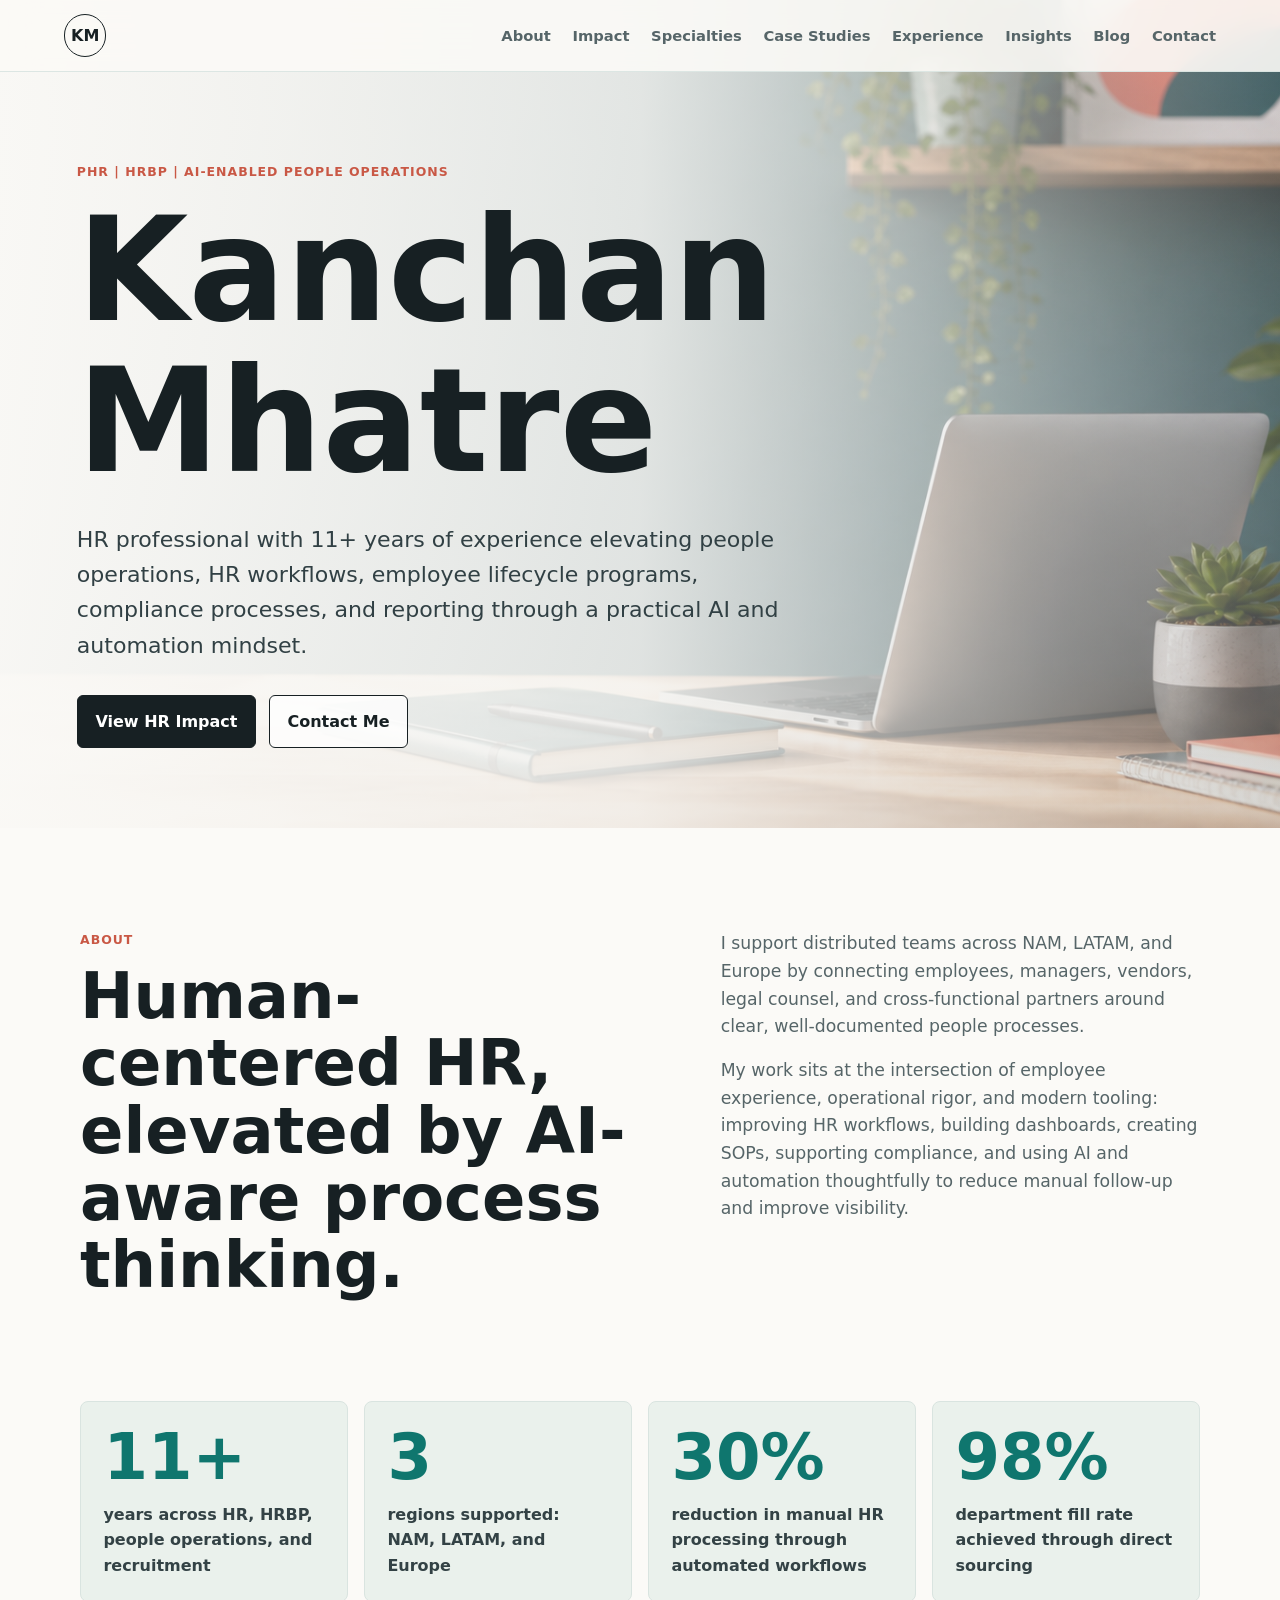
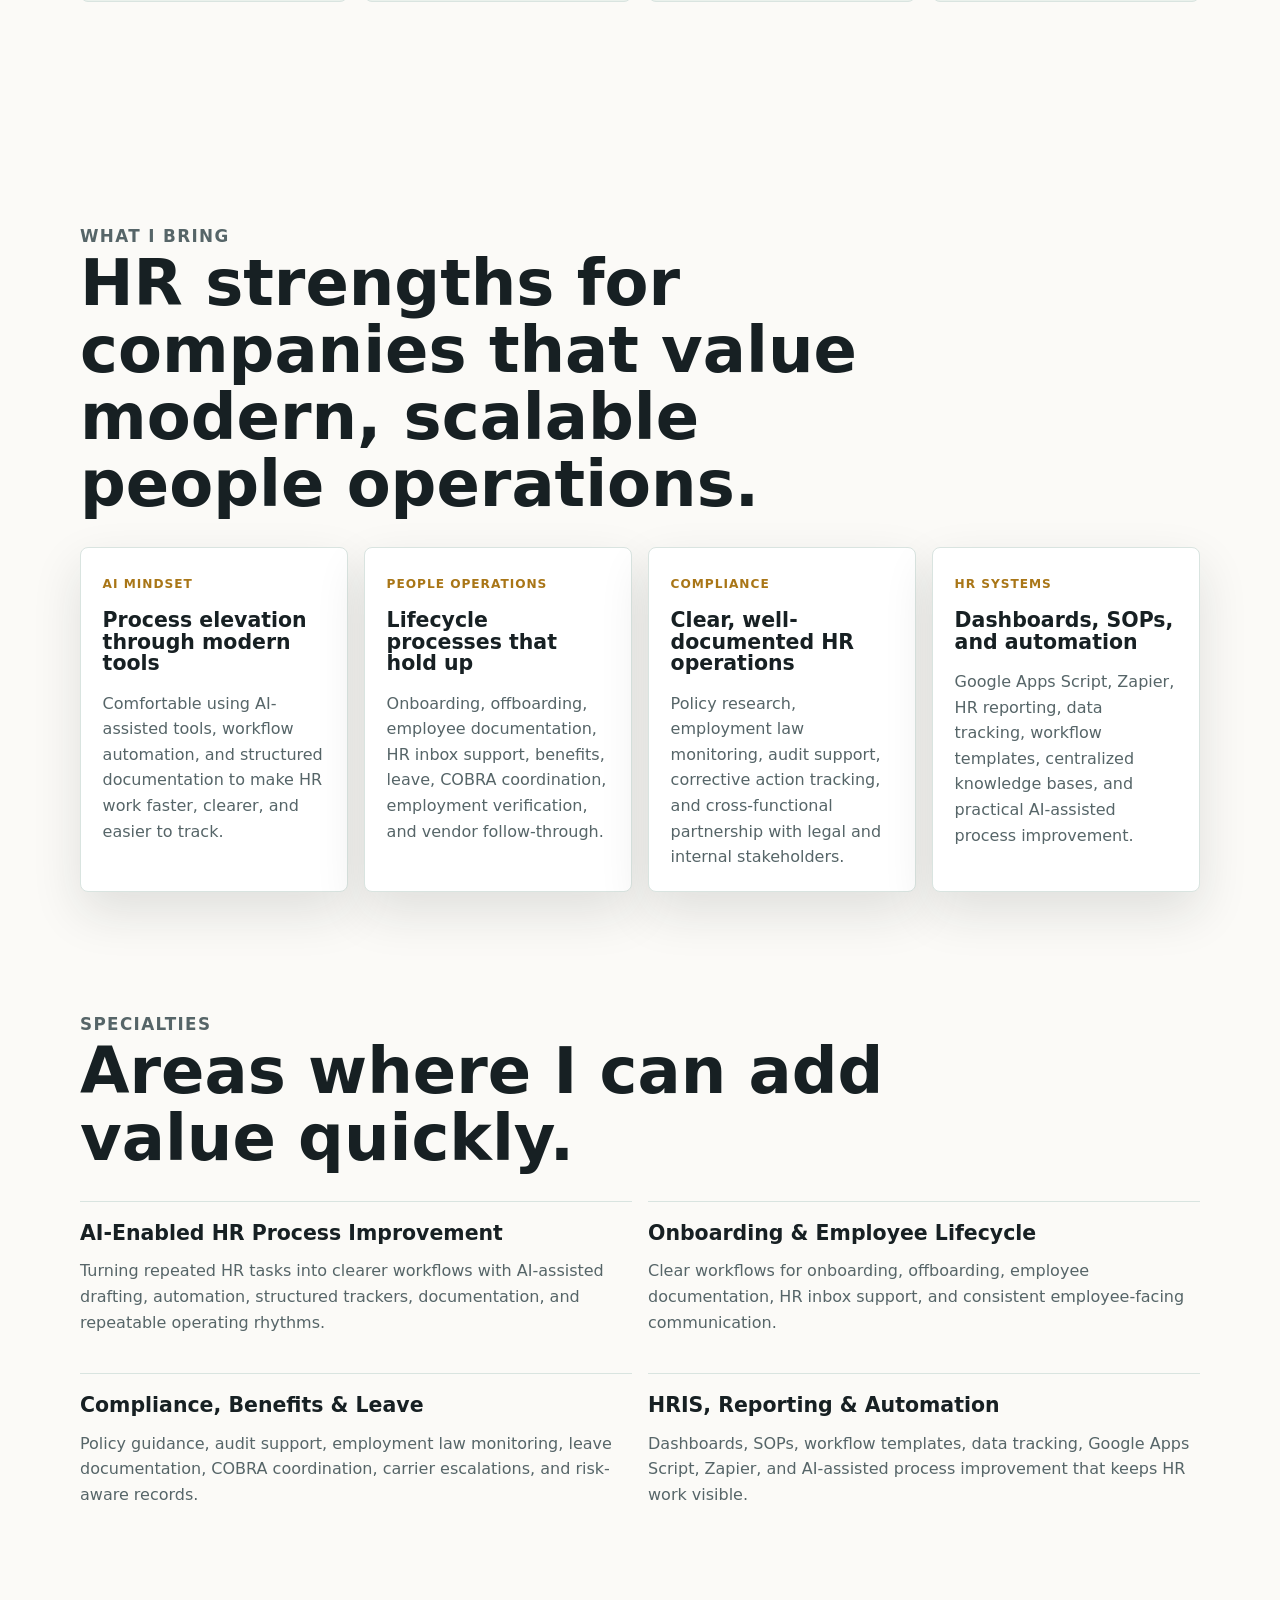
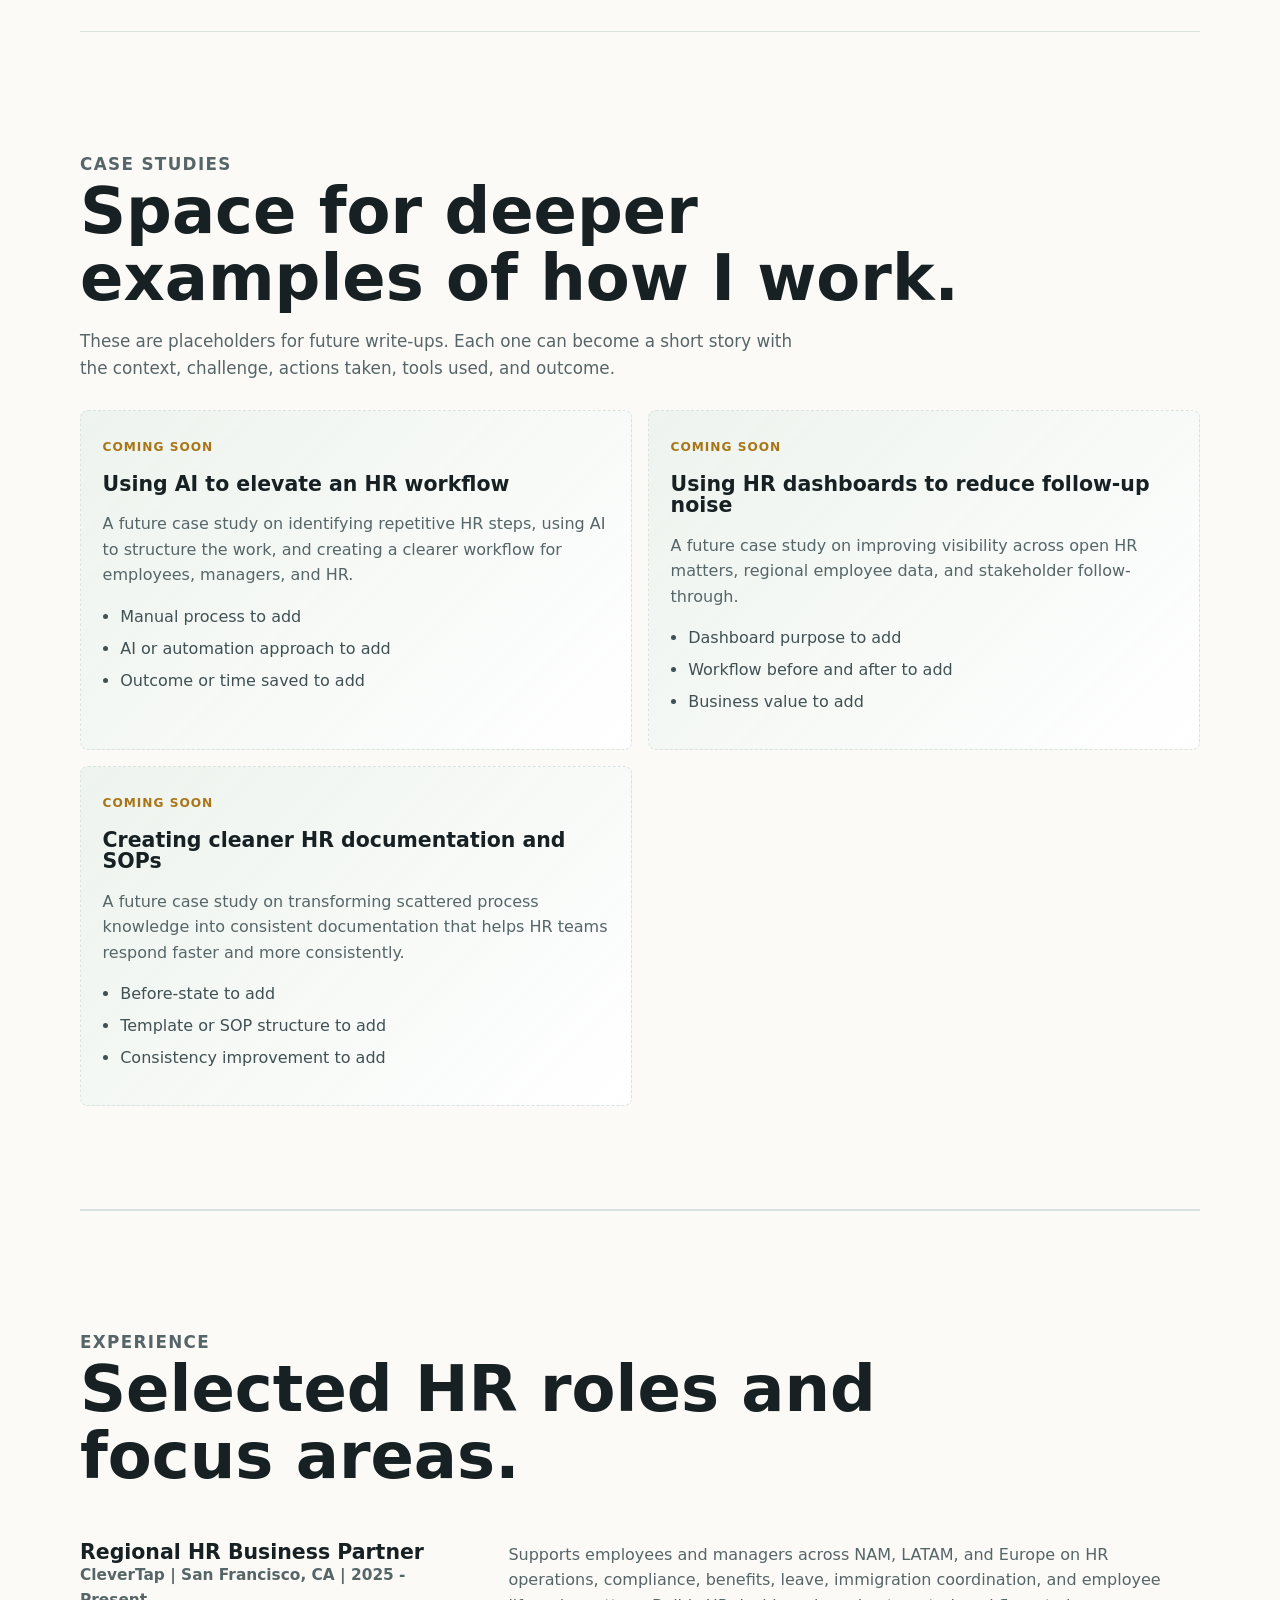
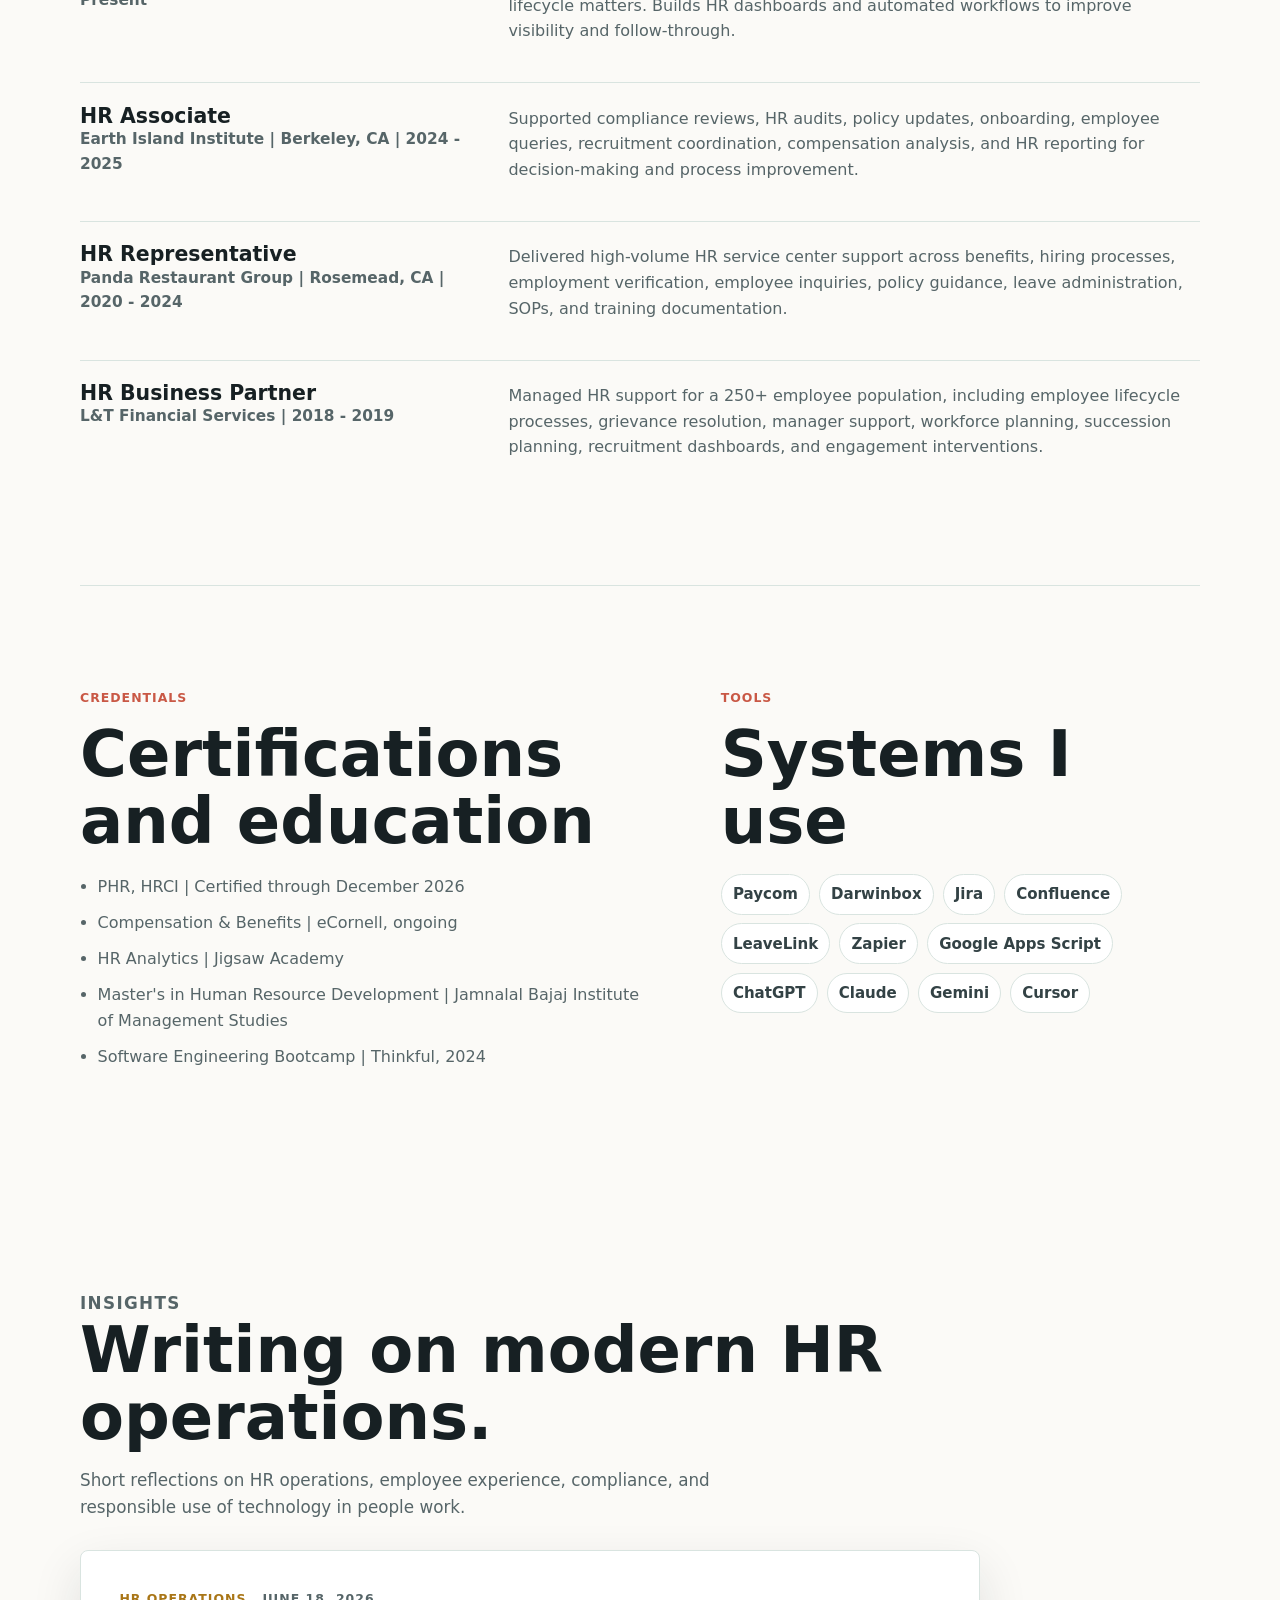
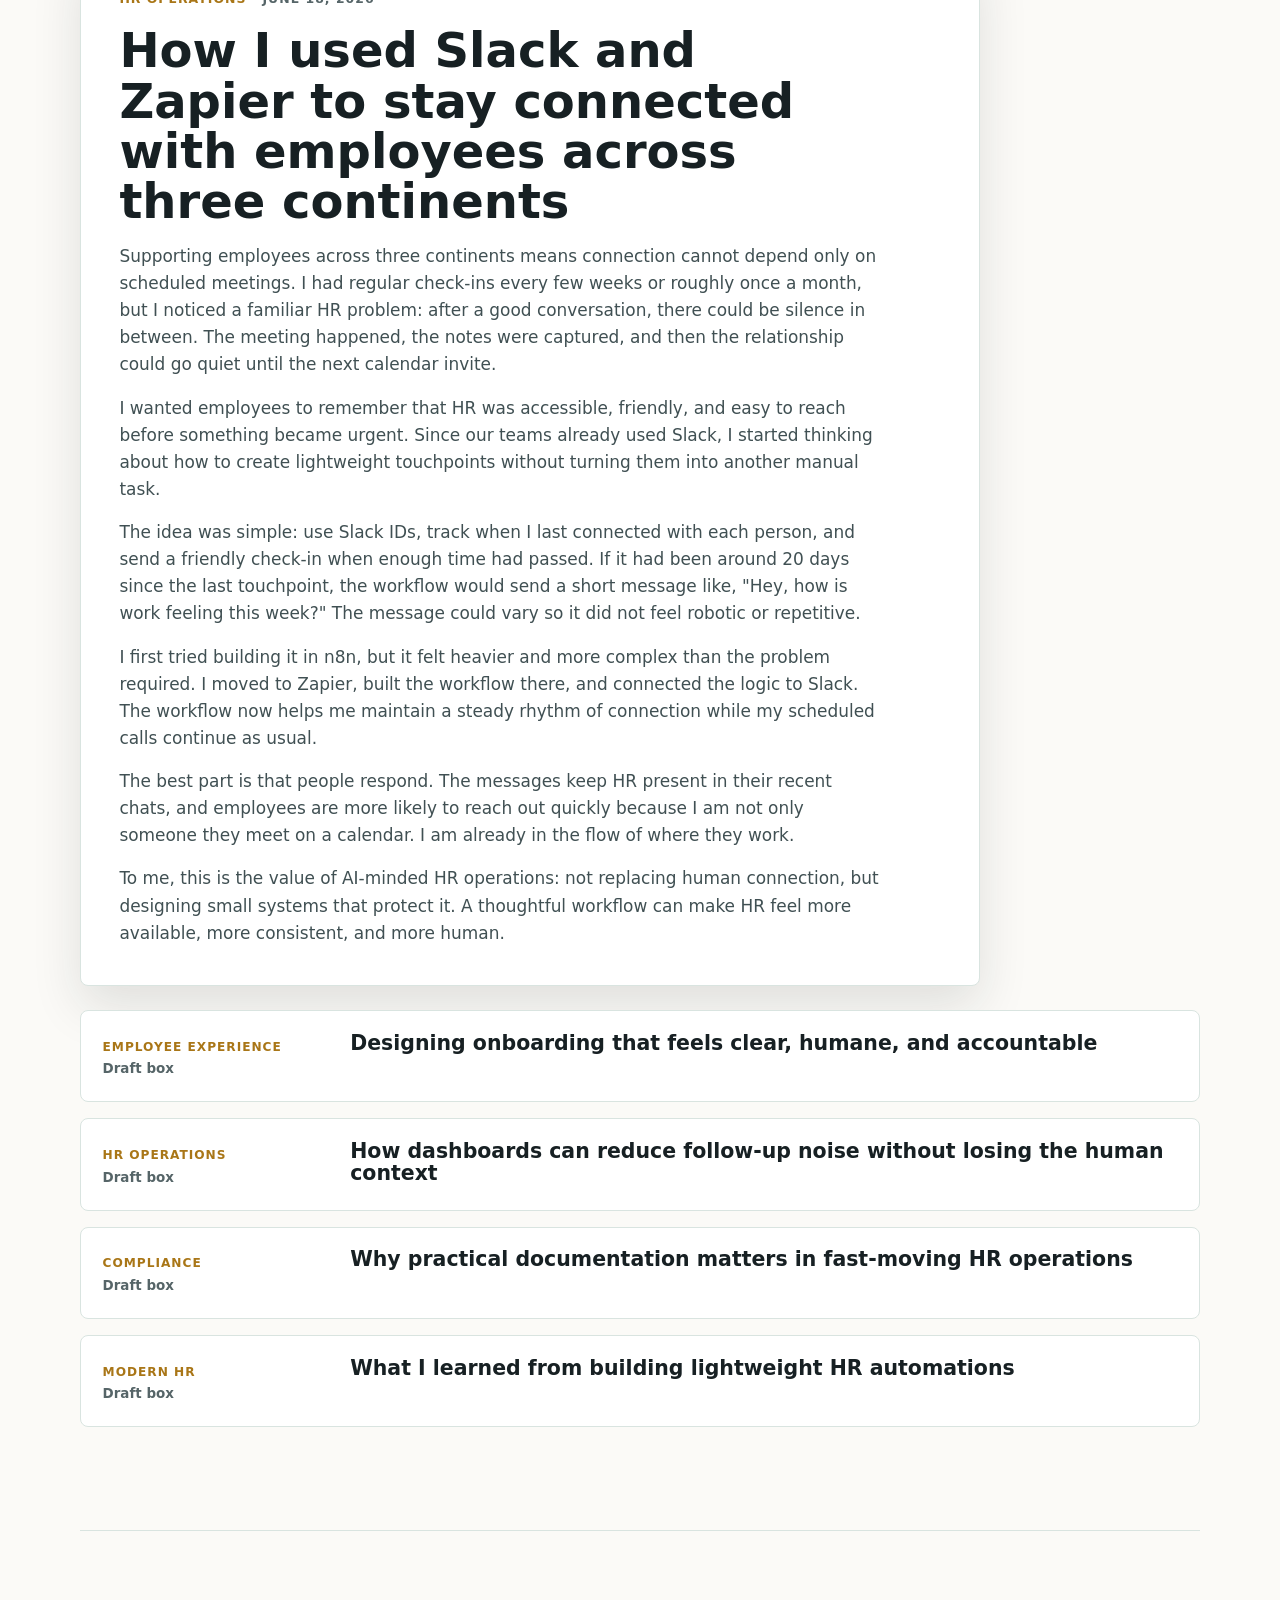
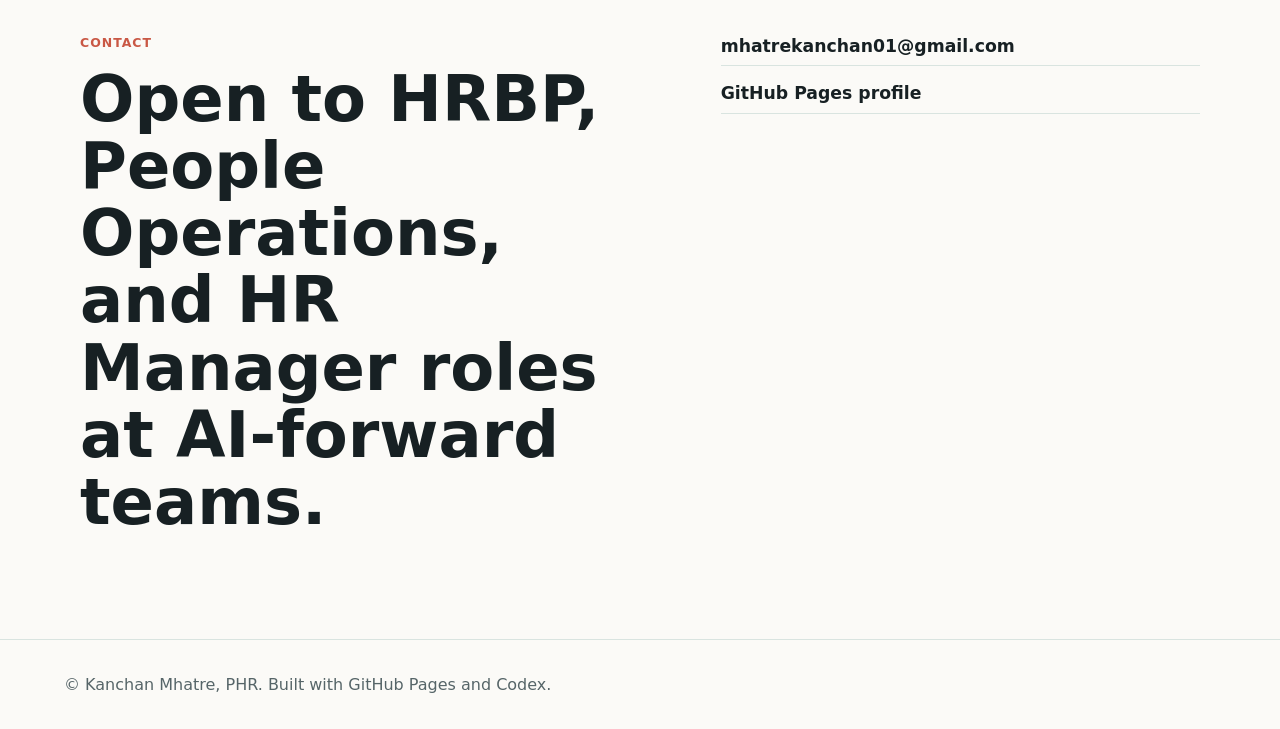
==== index.html @ 137be9e1 "Replace blog with Slack check-in case study" ====
<!doctype html>
<html lang="en">
  <head>
    <meta charset="utf-8">
    <meta name="viewport" content="width=device-width, initial-scale=1">
    <meta name="description" content="Kanchan Mhatre, PHR: HR Business Partner and People Operations professional focused on AI-enabled HR operations, workflow automation, HR systems, and scalable people processes.">
    <title>Kanchan Mhatre, PHR | AI-Enabled HR Operations</title>
    <link rel="preload" href="assets/hero-workspace.png" as="image">
    <link rel="stylesheet" href="styles.css">
  </head>
  <body>
    <header class="site-header">
      <a class="brand" href="#top" aria-label="Kanchan Mhatre home">KM</a>
      <nav aria-label="Primary navigation">
        <a href="#about">About</a>
        <a href="#impact">Impact</a>
        <a href="#specialties">Specialties</a>
        <a href="#case-studies">Case Studies</a>
        <a href="#experience">Experience</a>
        <a href="#insights">Insights</a>
        <a href="#blog-ai-hr">Blog</a>
        <a href="#contact">Contact</a>
      </nav>
    </header>

    <main id="top">
      <section class="hero" aria-label="Introduction">
        <img src="assets/hero-workspace.png" alt="" class="hero-image">
        <div class="hero-content">
          <p class="eyebrow">PHR | HRBP | AI-Enabled People Operations</p>
          <h1>Kanchan Mhatre</h1>
          <p class="lede">
            HR professional with 11+ years of experience elevating people operations,
            HR workflows, employee lifecycle programs, compliance processes, and
            reporting through a practical AI and automation mindset.
          </p>
          <div class="hero-actions" aria-label="Primary actions">
            <a class="button primary" href="#impact">View HR Impact</a>
            <a class="button secondary" href="mailto:mhatrekanchan01@gmail.com">Contact Me</a>
          </div>
        </div>
      </section>

      <section class="section intro" id="about">
        <div>
          <p class="eyebrow">About</p>
          <h2>Human-centered HR, elevated by AI-aware process thinking.</h2>
        </div>
        <div class="intro-copy">
          <p>
            I support distributed teams across NAM, LATAM, and Europe by connecting
            employees, managers, vendors, legal counsel, and cross-functional partners
            around clear, well-documented people processes.
          </p>
          <p>
            My work sits at the intersection of employee experience, operational
            rigor, and modern tooling: improving HR workflows, building dashboards,
            creating SOPs, supporting compliance, and using AI and automation
            thoughtfully to reduce manual follow-up and improve visibility.
          </p>
        </div>
      </section>

      <section class="section stats" aria-label="Career highlights">
        <div class="stat">
          <strong>11+</strong>
          <span>years across HR, HRBP, people operations, and recruitment</span>
        </div>
        <div class="stat">
          <strong>3</strong>
          <span>regions supported: NAM, LATAM, and Europe</span>
        </div>
        <div class="stat">
          <strong>30%</strong>
          <span>reduction in manual HR processing through automated workflows</span>
        </div>
        <div class="stat">
          <strong>98%</strong>
          <span>department fill rate achieved through direct sourcing</span>
        </div>
      </section>

      <section class="section" id="impact">
        <div class="section-heading">
          <p class="eyebrow">What I Bring</p>
          <h2>HR strengths for companies that value modern, scalable people operations.</h2>
        </div>
        <div class="card-grid">
          <article class="card">
            <span class="card-tag">AI Mindset</span>
            <h3>Process elevation through modern tools</h3>
            <p>
              Comfortable using AI-assisted tools, workflow automation, and structured
              documentation to make HR work faster, clearer, and easier to track.
            </p>
          </article>
          <article class="card">
            <span class="card-tag">People Operations</span>
            <h3>Lifecycle processes that hold up</h3>
            <p>
              Onboarding, offboarding, employee documentation, HR inbox support,
              benefits, leave, COBRA coordination, employment verification, and vendor
              follow-through.
            </p>
          </article>
          <article class="card">
            <span class="card-tag">Compliance</span>
            <h3>Clear, well-documented HR operations</h3>
            <p>
              Policy research, employment law monitoring, audit support, corrective
              action tracking, and cross-functional partnership with legal and internal
              stakeholders.
            </p>
          </article>
          <article class="card">
            <span class="card-tag">HR Systems</span>
            <h3>Dashboards, SOPs, and automation</h3>
            <p>
              Google Apps Script, Zapier, HR reporting, data tracking, workflow
              templates, centralized knowledge bases, and practical AI-assisted
              process improvement.
            </p>
          </article>
        </div>
      </section>

      <section class="section specialties" id="specialties">
        <div class="section-heading">
          <p class="eyebrow">Specialties</p>
          <h2>Areas where I can add value quickly.</h2>
        </div>
        <div class="specialty-grid">
          <article class="specialty">
            <h3>AI-Enabled HR Process Improvement</h3>
            <p>
              Turning repeated HR tasks into clearer workflows with AI-assisted
              drafting, automation, structured trackers, documentation, and repeatable
              operating rhythms.
            </p>
          </article>
          <article class="specialty">
            <h3>Onboarding &amp; Employee Lifecycle</h3>
            <p>
              Clear workflows for onboarding, offboarding, employee documentation,
              HR inbox support, and consistent employee-facing communication.
            </p>
          </article>
          <article class="specialty">
            <h3>Compliance, Benefits &amp; Leave</h3>
            <p>
              Policy guidance, audit support, employment law monitoring, leave
              documentation, COBRA coordination, carrier escalations, and risk-aware records.
            </p>
          </article>
          <article class="specialty">
            <h3>HRIS, Reporting &amp; Automation</h3>
            <p>
              Dashboards, SOPs, workflow templates, data tracking, Google Apps Script,
              Zapier, and AI-assisted process improvement that keeps HR work visible.
            </p>
          </article>
        </div>
      </section>

      <section class="section case-studies" id="case-studies">
        <div class="section-heading">
          <p class="eyebrow">Case Studies</p>
          <h2>Space for deeper examples of how I work.</h2>
          <p>
            These are placeholders for future write-ups. Each one can become a short
            story with the context, challenge, actions taken, tools used, and outcome.
          </p>
        </div>
        <div class="case-grid">
          <article class="case-card placeholder-card">
            <span class="card-tag">Coming Soon</span>
            <h3>Using AI to elevate an HR workflow</h3>
            <p>
              A future case study on identifying repetitive HR steps, using AI to
              structure the work, and creating a clearer workflow for employees,
              managers, and HR.
            </p>
            <ul>
              <li>Manual process to add</li>
              <li>AI or automation approach to add</li>
              <li>Outcome or time saved to add</li>
            </ul>
          </article>
          <article class="case-card placeholder-card">
            <span class="card-tag">Coming Soon</span>
            <h3>Using HR dashboards to reduce follow-up noise</h3>
            <p>
              A future case study on improving visibility across open HR matters,
              regional employee data, and stakeholder follow-through.
            </p>
            <ul>
              <li>Dashboard purpose to add</li>
              <li>Workflow before and after to add</li>
              <li>Business value to add</li>
            </ul>
          </article>
          <article class="case-card placeholder-card">
            <span class="card-tag">Coming Soon</span>
            <h3>Creating cleaner HR documentation and SOPs</h3>
            <p>
              A future case study on transforming scattered process knowledge into
              consistent documentation that helps HR teams respond faster and more
              consistently.
            </p>
            <ul>
              <li>Before-state to add</li>
              <li>Template or SOP structure to add</li>
              <li>Consistency improvement to add</li>
            </ul>
          </article>
        </div>
      </section>

      <section class="section experience" id="experience">
        <div class="section-heading">
          <p class="eyebrow">Experience</p>
          <h2>Selected HR roles and focus areas.</h2>
        </div>
        <div class="timeline">
          <article class="role">
            <div>
              <h3>Regional HR Business Partner</h3>
              <p class="role-meta">CleverTap | San Francisco, CA | 2025 - Present</p>
            </div>
            <p>
              Supports employees and managers across NAM, LATAM, and Europe on HR
              operations, compliance, benefits, leave, immigration coordination, and
              employee lifecycle matters. Builds HR dashboards and automated workflows
              to improve visibility and follow-through.
            </p>
          </article>
          <article class="role">
            <div>
              <h3>HR Associate</h3>
              <p class="role-meta">Earth Island Institute | Berkeley, CA | 2024 - 2025</p>
            </div>
            <p>
              Supported compliance reviews, HR audits, policy updates, onboarding,
              employee queries, recruitment coordination, compensation analysis, and HR
              reporting for decision-making and process improvement.
            </p>
          </article>
          <article class="role">
            <div>
              <h3>HR Representative</h3>
              <p class="role-meta">Panda Restaurant Group | Rosemead, CA | 2020 - 2024</p>
            </div>
            <p>
              Delivered high-volume HR service center support across benefits, hiring
              processes, employment verification, employee inquiries, policy guidance,
              leave administration, SOPs, and training documentation.
            </p>
          </article>
          <article class="role">
            <div>
              <h3>HR Business Partner</h3>
              <p class="role-meta">L&amp;T Financial Services | 2018 - 2019</p>
            </div>
            <p>
              Managed HR support for a 250+ employee population, including employee
              lifecycle processes, grievance resolution, manager support, workforce
              planning, succession planning, recruitment dashboards, and engagement
              interventions.
            </p>
          </article>
        </div>
      </section>

      <section class="section credentials" aria-label="Credentials and tools">
        <div>
          <p class="eyebrow">Credentials</p>
          <h2>Certifications and education</h2>
          <ul class="clean-list">
            <li>PHR, HRCI | Certified through December 2026</li>
            <li>Compensation &amp; Benefits | eCornell, ongoing</li>
            <li>HR Analytics | Jigsaw Academy</li>
            <li>Master's in Human Resource Development | Jamnalal Bajaj Institute of Management Studies</li>
            <li>Software Engineering Bootcamp | Thinkful, 2024</li>
          </ul>
        </div>
        <div>
          <p class="eyebrow">Tools</p>
          <h2>Systems I use</h2>
          <ul class="pill-list" aria-label="Tools and systems">
            <li>Paycom</li>
            <li>Darwinbox</li>
            <li>Jira</li>
            <li>Confluence</li>
            <li>LeaveLink</li>
            <li>Zapier</li>
            <li>Google Apps Script</li>
            <li>ChatGPT</li>
            <li>Claude</li>
            <li>Gemini</li>
            <li>Cursor</li>
          </ul>
        </div>
      </section>

      <section class="section" id="insights">
        <div class="section-heading">
          <p class="eyebrow">Insights</p>
          <h2>Writing on modern HR operations.</h2>
          <p>
            Short reflections on HR operations, employee experience, compliance, and
            responsible use of technology in people work.
          </p>
        </div>
        <article class="blog-feature" id="blog-ai-hr">
          <div class="blog-kicker">
            <span>HR Operations</span>
            <time datetime="2026-06-18">June 18, 2026</time>
          </div>
          <h3>How I used Slack and Zapier to stay connected with employees across three continents</h3>
          <p>
            Supporting employees across three continents means connection cannot depend
            only on scheduled meetings. I had regular check-ins every few weeks or
            roughly once a month, but I noticed a familiar HR problem: after a good
            conversation, there could be silence in between. The meeting happened, the
            notes were captured, and then the relationship could go quiet until the
            next calendar invite.
          </p>
          <p>
            I wanted employees to remember that HR was accessible, friendly, and easy
            to reach before something became urgent. Since our teams already used
            Slack, I started thinking about how to create lightweight touchpoints
            without turning them into another manual task.
          </p>
          <p>
            The idea was simple: use Slack IDs, track when I last connected with each
            person, and send a friendly check-in when enough time had passed. If it
            had been around 20 days since the last touchpoint, the workflow would send
            a short message like, "Hey, how is work feeling this week?" The message
            could vary so it did not feel robotic or repetitive.
          </p>
          <p>
            I first tried building it in n8n, but it felt heavier and more complex
            than the problem required. I moved to Zapier, built the workflow there,
            and connected the logic to Slack. The workflow now helps me maintain a
            steady rhythm of connection while my scheduled calls continue as usual.
          </p>
          <p>
            The best part is that people respond. The messages keep HR present in
            their recent chats, and employees are more likely to reach out quickly
            because I am not only someone they meet on a calendar. I am already in the
            flow of where they work.
          </p>
          <p>
            To me, this is the value of AI-minded HR operations: not replacing human
            connection, but designing small systems that protect it. A thoughtful
            workflow can make HR feel more available, more consistent, and more human.
          </p>
        </article>
        <div class="insight-list">
          <article class="insight">
            <div>
              <span>Employee Experience</span>
              <small>Draft box</small>
            </div>
            <h3>Designing onboarding that feels clear, humane, and accountable</h3>
          </article>
          <article class="insight">
            <div>
              <span>HR Operations</span>
              <small>Draft box</small>
            </div>
            <h3>How dashboards can reduce follow-up noise without losing the human context</h3>
          </article>
          <article class="insight">
            <div>
              <span>Compliance</span>
              <small>Draft box</small>
            </div>
            <h3>Why practical documentation matters in fast-moving HR operations</h3>
          </article>
          <article class="insight">
            <div>
              <span>Modern HR</span>
              <small>Draft box</small>
            </div>
            <h3>What I learned from building lightweight HR automations</h3>
          </article>
        </div>
      </section>

      <section class="section contact" id="contact">
        <div>
          <p class="eyebrow">Contact</p>
          <h2>Open to HRBP, People Operations, and HR Manager roles at AI-forward teams.</h2>
        </div>
        <div class="contact-links">
          <a href="mailto:mhatrekanchan01@gmail.com">mhatrekanchan01@gmail.com</a>
          <a href="https://github.com/mhatrekanchan01">GitHub Pages profile</a>
        </div>
      </section>
    </main>

    <footer>
      <p>© <span id="year"></span> Kanchan Mhatre, PHR. Built with GitHub Pages and Codex.</p>
    </footer>

    <script src="script.js"></script>
  </body>
</html>
---- styles.css ----
:root {
  color-scheme: light;
  --ink: #172023;
  --muted: #566568;
  --paper: #fbfaf7;
  --panel: #ffffff;
  --line: #d9e4e0;
  --teal: #0f766e;
  --coral: #c95845;
  --gold: #a97617;
  --sage: #eaf1ec;
  --shadow: 0 20px 50px rgba(22, 32, 35, 0.12);
}

* {
  box-sizing: border-box;
}

html {
  scroll-behavior: smooth;
}

body {
  margin: 0;
  background: var(--paper);
  color: var(--ink);
  font-family: Inter, ui-sans-serif, system-ui, -apple-system, BlinkMacSystemFont, "Segoe UI", sans-serif;
  line-height: 1.6;
}

a {
  color: inherit;
}

.site-header {
  position: fixed;
  z-index: 10;
  top: 0;
  left: 0;
  right: 0;
  display: flex;
  align-items: center;
  justify-content: space-between;
  gap: 1rem;
  padding: 0.9rem clamp(1rem, 5vw, 4rem);
  background: rgba(251, 250, 247, 0.9);
  border-bottom: 1px solid rgba(217, 228, 224, 0.9);
  backdrop-filter: blur(18px);
}

.brand {
  display: inline-grid;
  width: 2.65rem;
  height: 2.65rem;
  flex: 0 0 auto;
  place-items: center;
  border: 1px solid var(--ink);
  border-radius: 50%;
  color: var(--ink);
  font-weight: 800;
  text-decoration: none;
}

nav {
  display: flex;
  flex-wrap: wrap;
  justify-content: flex-end;
  gap: clamp(0.65rem, 2vw, 1.35rem);
  color: var(--muted);
  font-size: 0.92rem;
  font-weight: 750;
}

nav a,
.contact-links a {
  text-decoration: none;
}

nav a:hover,
.contact-links a:hover {
  color: var(--teal);
}

.hero {
  position: relative;
  min-height: 92vh;
  display: grid;
  align-items: end;
  padding: 8rem clamp(1rem, 6vw, 5rem) 5rem;
  overflow: hidden;
}

.hero::after {
  content: "";
  position: absolute;
  inset: 0;
  background:
    linear-gradient(90deg, rgba(251, 250, 247, 0.98) 0%, rgba(251, 250, 247, 0.86) 50%, rgba(251, 250, 247, 0.28) 100%),
    linear-gradient(0deg, rgba(23, 32, 35, 0.2), rgba(23, 32, 35, 0));
}

.hero-image {
  position: absolute;
  inset: 0;
  width: 100%;
  height: 100%;
  object-fit: cover;
}

.hero-content {
  position: relative;
  z-index: 1;
  max-width: 790px;
}

.eyebrow {
  margin: 0 0 0.8rem;
  color: var(--coral);
  font-size: 0.78rem;
  font-weight: 850;
  letter-spacing: 0.08em;
  text-transform: uppercase;
}

h1,
h2,
h3,
p,
li {
  overflow-wrap: anywhere;
}

h1,
h2,
h3 {
  margin: 0;
  line-height: 1.05;
}

h1 {
  max-width: 10ch;
  font-size: clamp(4rem, 12vw, 9rem);
}

h2 {
  font-size: clamp(2rem, 5vw, 4.1rem);
}

h3 {
  font-size: 1.28rem;
}

.lede {
  max-width: 720px;
  margin: 1.5rem 0 0;
  color: #314044;
  font-size: clamp(1.08rem, 2vw, 1.38rem);
}

.hero-actions {
  display: flex;
  flex-wrap: wrap;
  gap: 0.8rem;
  margin-top: 2rem;
}

.button {
  display: inline-flex;
  min-height: 3rem;
  align-items: center;
  justify-content: center;
  padding: 0.8rem 1.1rem;
  border: 1px solid var(--ink);
  border-radius: 6px;
  font-weight: 850;
  text-decoration: none;
}

.button.primary {
  background: var(--ink);
  color: white;
}

.button.secondary {
  background: rgba(255, 255, 255, 0.78);
}

.section {
  width: min(1120px, calc(100% - 2rem));
  margin: 0 auto;
  padding: clamp(4rem, 8vw, 7rem) 0;
}

.intro,
.credentials,
.contact {
  display: grid;
  grid-template-columns: minmax(0, 1fr) minmax(300px, 0.85fr);
  gap: clamp(2rem, 6vw, 5rem);
  align-items: start;
}

.intro-copy p {
  margin: 0;
  color: var(--muted);
  font-size: 1.08rem;
}

.intro-copy p + p {
  margin-top: 1rem;
}

.stats {
  display: grid;
  grid-template-columns: repeat(4, minmax(0, 1fr));
  gap: 1rem;
  padding-top: 0;
}

.stat {
  min-height: 180px;
  padding: 1.4rem;
  background: var(--sage);
  border: 1px solid var(--line);
  border-radius: 8px;
}

.stat strong {
  display: block;
  color: var(--teal);
  font-size: clamp(2.4rem, 5vw, 4.2rem);
  line-height: 1;
}

.stat span {
  display: block;
  margin-top: 0.8rem;
  color: #334245;
  font-weight: 750;
}

.section-heading {
  max-width: 880px;
  margin-bottom: 1.8rem;
}

.section-heading p {
  max-width: 720px;
  margin: 1rem 0 0;
  color: var(--muted);
  font-size: 1.05rem;
}

.card-grid {
  display: grid;
  grid-template-columns: repeat(4, minmax(0, 1fr));
  gap: 1rem;
}

.card {
  min-height: 300px;
  padding: 1.35rem;
  background: var(--panel);
  border: 1px solid var(--line);
  border-radius: 8px;
  box-shadow: var(--shadow);
}

.card p,
.role p,
.clean-list,
.contact-links {
  color: var(--muted);
}

.card p {
  margin: 1rem 0 0;
}

.card-tag,
.insight span {
  display: inline-flex;
  margin-bottom: 1rem;
  color: var(--gold);
  font-size: 0.76rem;
  font-weight: 850;
  letter-spacing: 0.08em;
  text-transform: uppercase;
}

.experience {
  border-top: 1px solid var(--line);
  border-bottom: 1px solid var(--line);
}

.specialties {
  padding-top: 0;
}

.specialty-grid,
.case-grid {
  display: grid;
  grid-template-columns: repeat(2, minmax(0, 1fr));
  gap: 1rem;
}

.specialty {
  padding: 1.35rem 0;
  border-top: 1px solid var(--line);
}

.specialty p {
  margin: 0.85rem 0 0;
  color: var(--muted);
}

.case-studies {
  border-top: 1px solid var(--line);
  border-bottom: 1px solid var(--line);
}

.case-card {
  min-height: 340px;
  padding: 1.35rem;
  background: var(--panel);
  border: 1px solid var(--line);
  border-radius: 8px;
}

.case-card p {
  margin: 1rem 0 0;
  color: var(--muted);
}

.case-card ul {
  margin: 1rem 0 0;
  padding-left: 1.1rem;
  color: #405053;
}

.case-card li + li {
  margin-top: 0.4rem;
}

.placeholder-card {
  background:
    linear-gradient(135deg, rgba(234, 241, 236, 0.85), rgba(255, 255, 255, 0.92));
  border-style: dashed;
}

.timeline {
  display: grid;
  gap: 1rem;
}

.role {
  display: grid;
  grid-template-columns: minmax(240px, 0.55fr) minmax(0, 1fr);
  gap: clamp(1rem, 4vw, 3rem);
  padding: 1.4rem 0;
  border-top: 1px solid var(--line);
}

.role:first-child {
  border-top: 0;
}

.role p {
  margin: 0;
}

.role-meta {
  margin-top: 0.55rem;
  color: var(--muted);
  font-size: 0.96rem;
  font-weight: 750;
}

.clean-list {
  margin: 1.2rem 0 0;
  padding-left: 1.1rem;
}

.clean-list li + li {
  margin-top: 0.65rem;
}

.pill-list {
  display: flex;
  flex-wrap: wrap;
  gap: 0.55rem;
  margin: 1.2rem 0 0;
  padding: 0;
  list-style: none;
}

.pill-list li {
  padding: 0.45rem 0.7rem;
  background: white;
  border: 1px solid var(--line);
  border-radius: 999px;
  color: #334245;
  font-size: 0.94rem;
  font-weight: 750;
}

.blog-feature {
  max-width: 900px;
  margin-bottom: 1.5rem;
  padding: clamp(1.4rem, 4vw, 2.4rem);
  background: var(--panel);
  border: 1px solid var(--line);
  border-radius: 8px;
  box-shadow: var(--shadow);
}

.blog-kicker {
  display: flex;
  flex-wrap: wrap;
  gap: 0.65rem 1rem;
  align-items: center;
  margin-bottom: 1rem;
  color: var(--gold);
  font-size: 0.78rem;
  font-weight: 850;
  letter-spacing: 0.08em;
  text-transform: uppercase;
}

.blog-kicker time {
  color: var(--muted);
}

.blog-feature h3 {
  max-width: 760px;
  font-size: clamp(1.7rem, 4vw, 3rem);
}

.blog-feature p {
  max-width: 760px;
  margin: 1rem 0 0;
  color: #405053;
  font-size: 1.06rem;
}

.insight-list {
  display: grid;
  gap: 1rem;
}

.insight {
  display: grid;
  grid-template-columns: minmax(160px, 0.28fr) minmax(0, 1fr);
  gap: 1rem;
  align-items: start;
  padding: 1.35rem;
  background: var(--panel);
  border: 1px solid var(--line);
  border-radius: 8px;
}

.insight span,
.insight small {
  margin: 0;
}

.insight small {
  display: block;
  color: var(--muted);
  font-size: 0.84rem;
  font-weight: 750;
}

.contact {
  border-top: 1px solid var(--line);
}

.contact-links {
  display: grid;
  gap: 0.85rem;
  margin: 0;
  font-size: 1.08rem;
}

.contact-links a {
  padding-bottom: 0.3rem;
  border-bottom: 1px solid var(--line);
  color: var(--ink);
  font-weight: 850;
}

footer {
  padding: 2rem clamp(1rem, 5vw, 4rem);
  color: var(--muted);
  border-top: 1px solid var(--line);
}

footer p {
  margin: 0;
}

@media (max-width: 980px) {
  .stats,
  .card-grid,
  .case-grid {
    grid-template-columns: repeat(2, minmax(0, 1fr));
  }

  nav {
    max-width: 620px;
  }
}

@media (max-width: 780px) {
  .site-header {
    position: sticky;
    align-items: flex-start;
  }

  .hero {
    min-height: 88vh;
    padding-top: 5rem;
  }

  .hero::after {
    background:
      linear-gradient(180deg, rgba(251, 250, 247, 0.95) 0%, rgba(251, 250, 247, 0.78) 58%, rgba(251, 250, 247, 0.2) 100%),
      linear-gradient(0deg, rgba(23, 32, 35, 0.2), rgba(23, 32, 35, 0));
  }

  .intro,
  .credentials,
  .contact,
  .role,
  .insight,
  .specialty-grid,
  .case-grid {
    grid-template-columns: 1fr;
  }

  .card {
    min-height: 260px;
  }
}

@media (max-width: 560px) {
  nav {
    max-width: 300px;
    gap: 0.45rem 0.7rem;
    font-size: 0.84rem;
  }

  .brand {
    width: 2.45rem;
    height: 2.45rem;
  }

  h1 {
    font-size: clamp(3.4rem, 18vw, 5.2rem);
  }

  .stats,
  .card-grid {
    grid-template-columns: 1fr;
  }
}
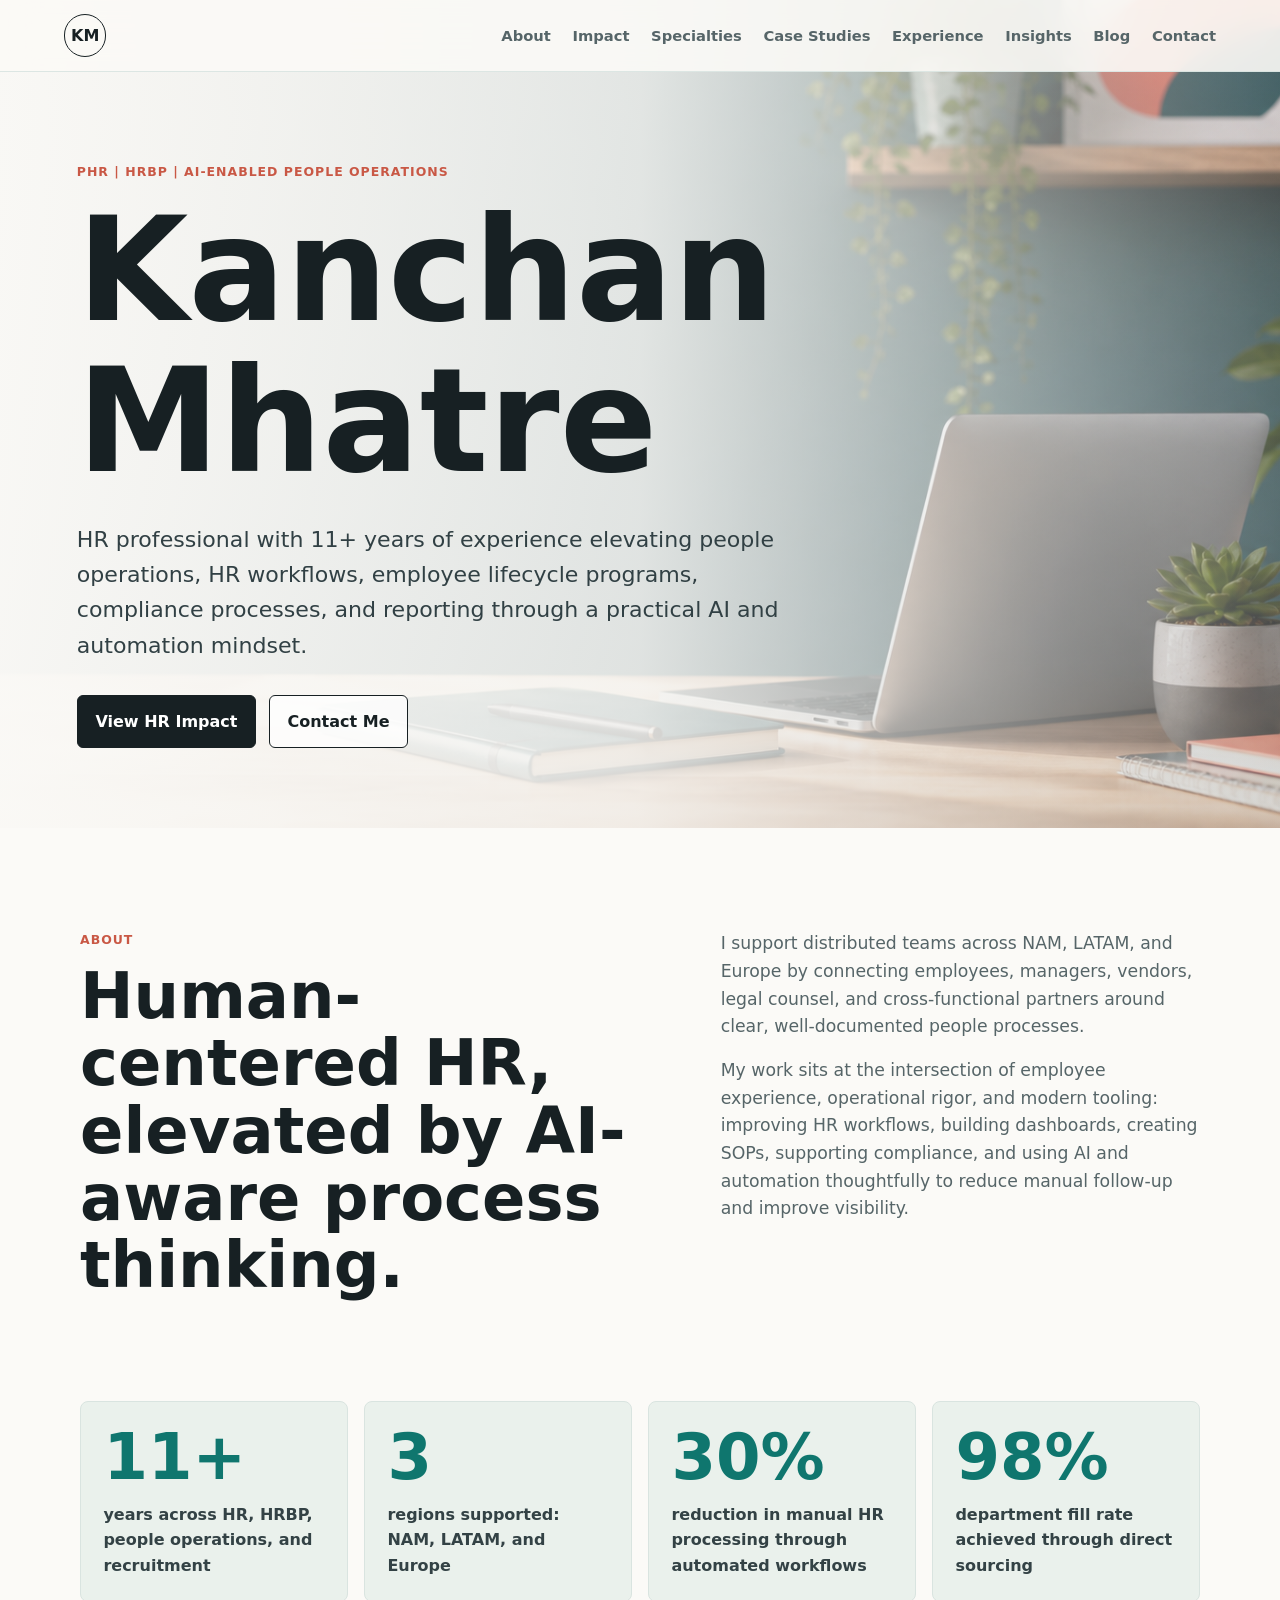
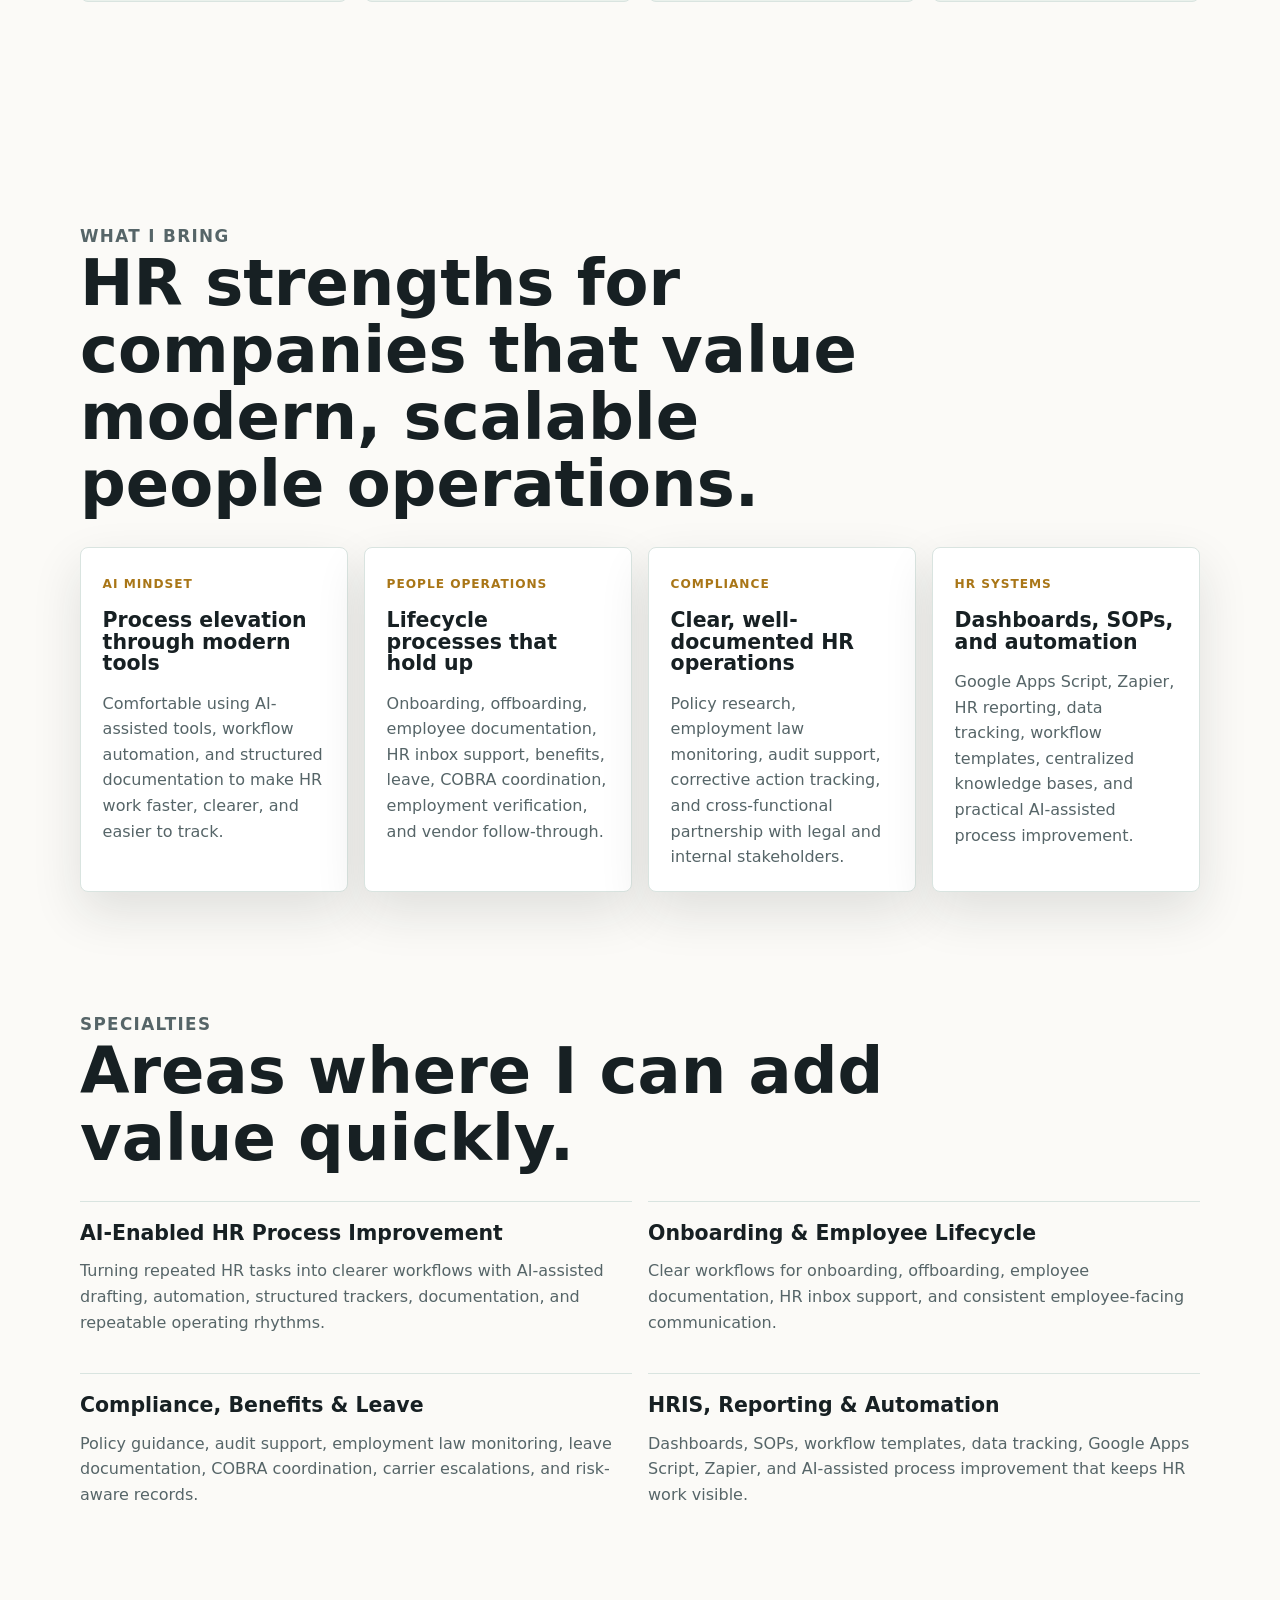
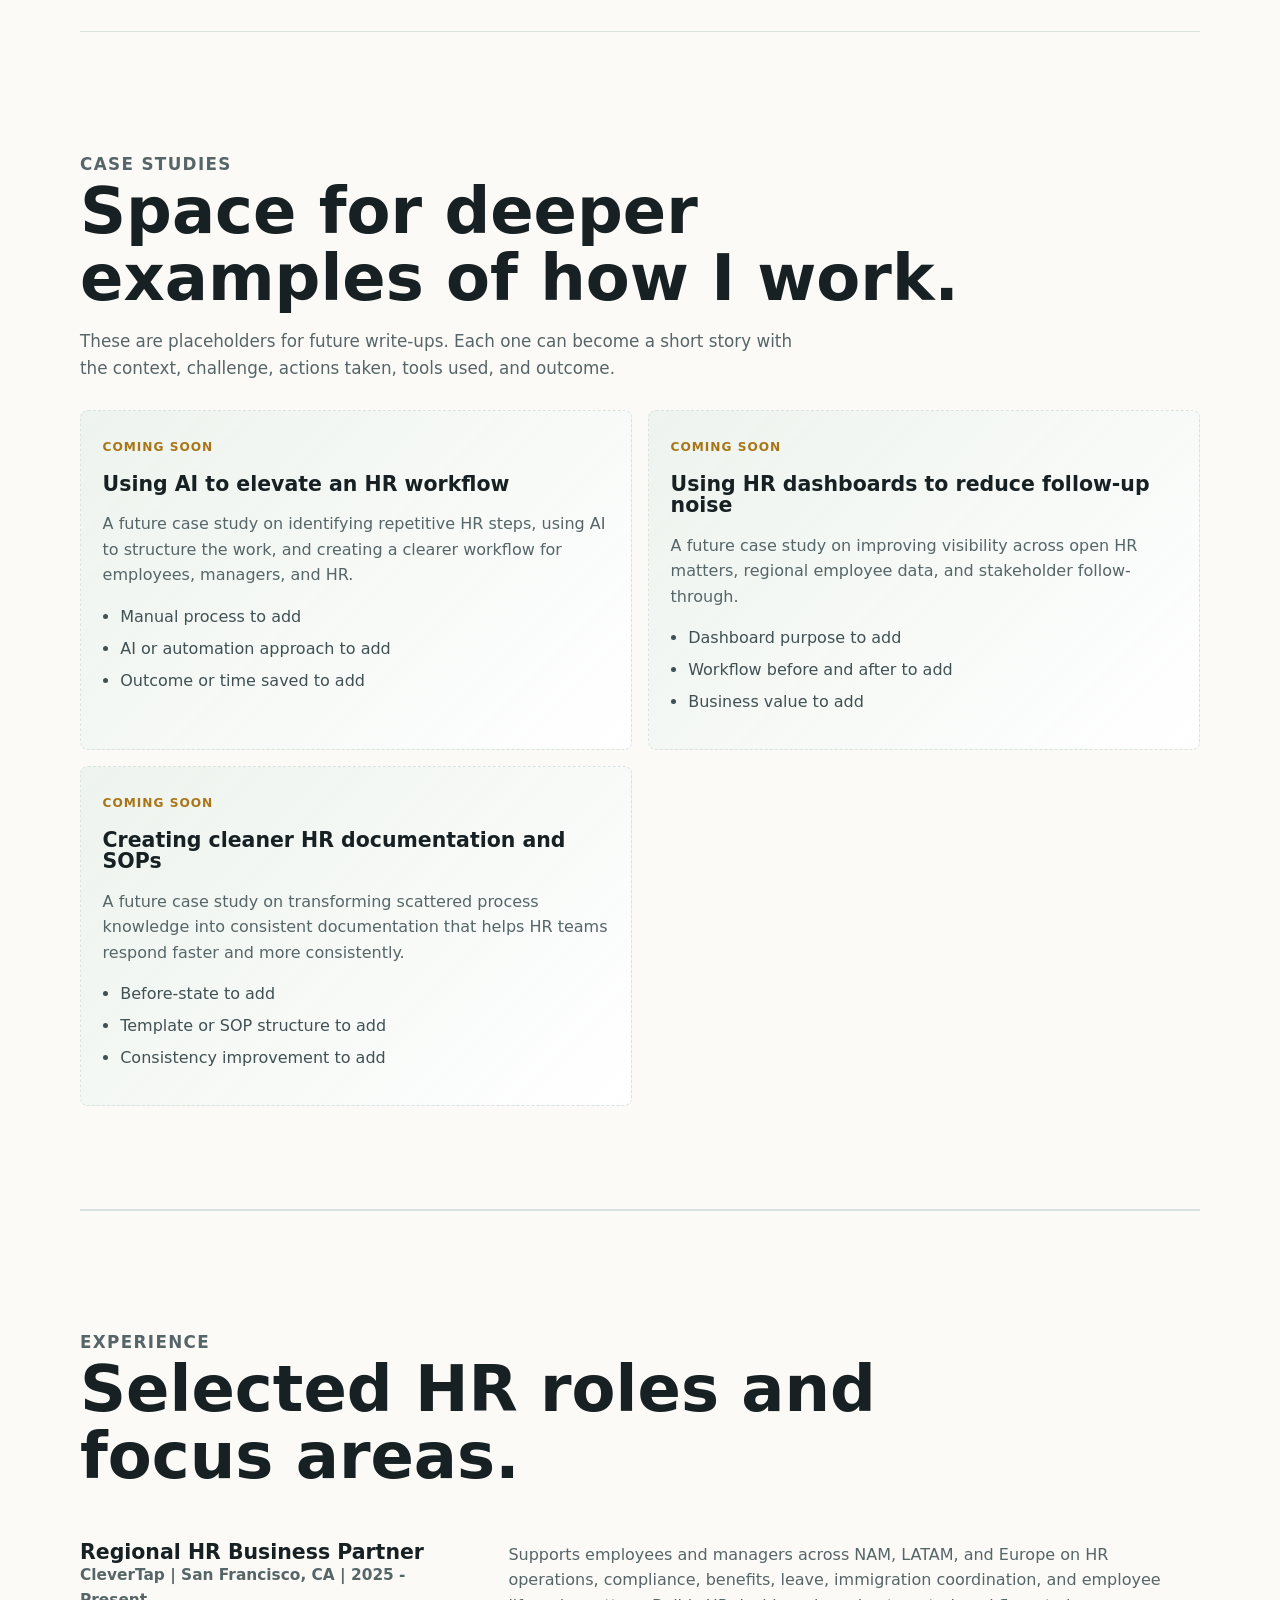
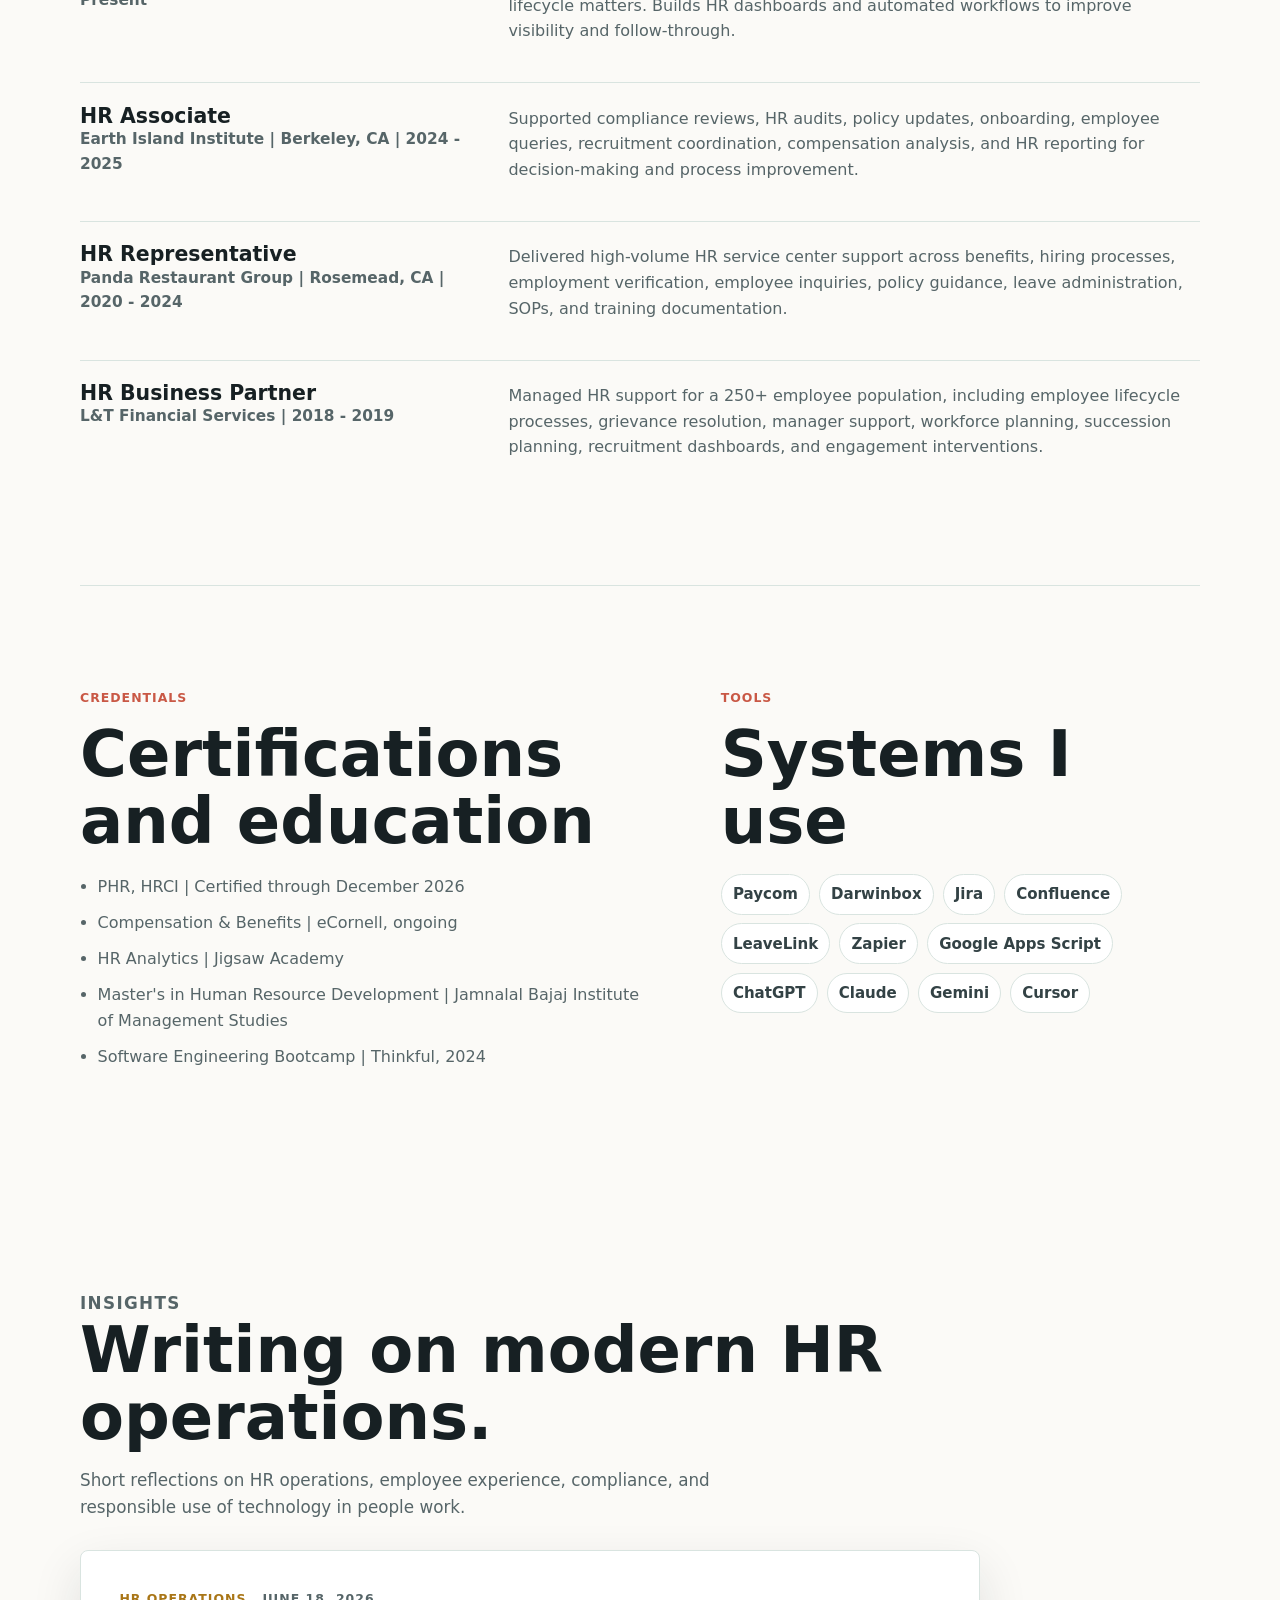
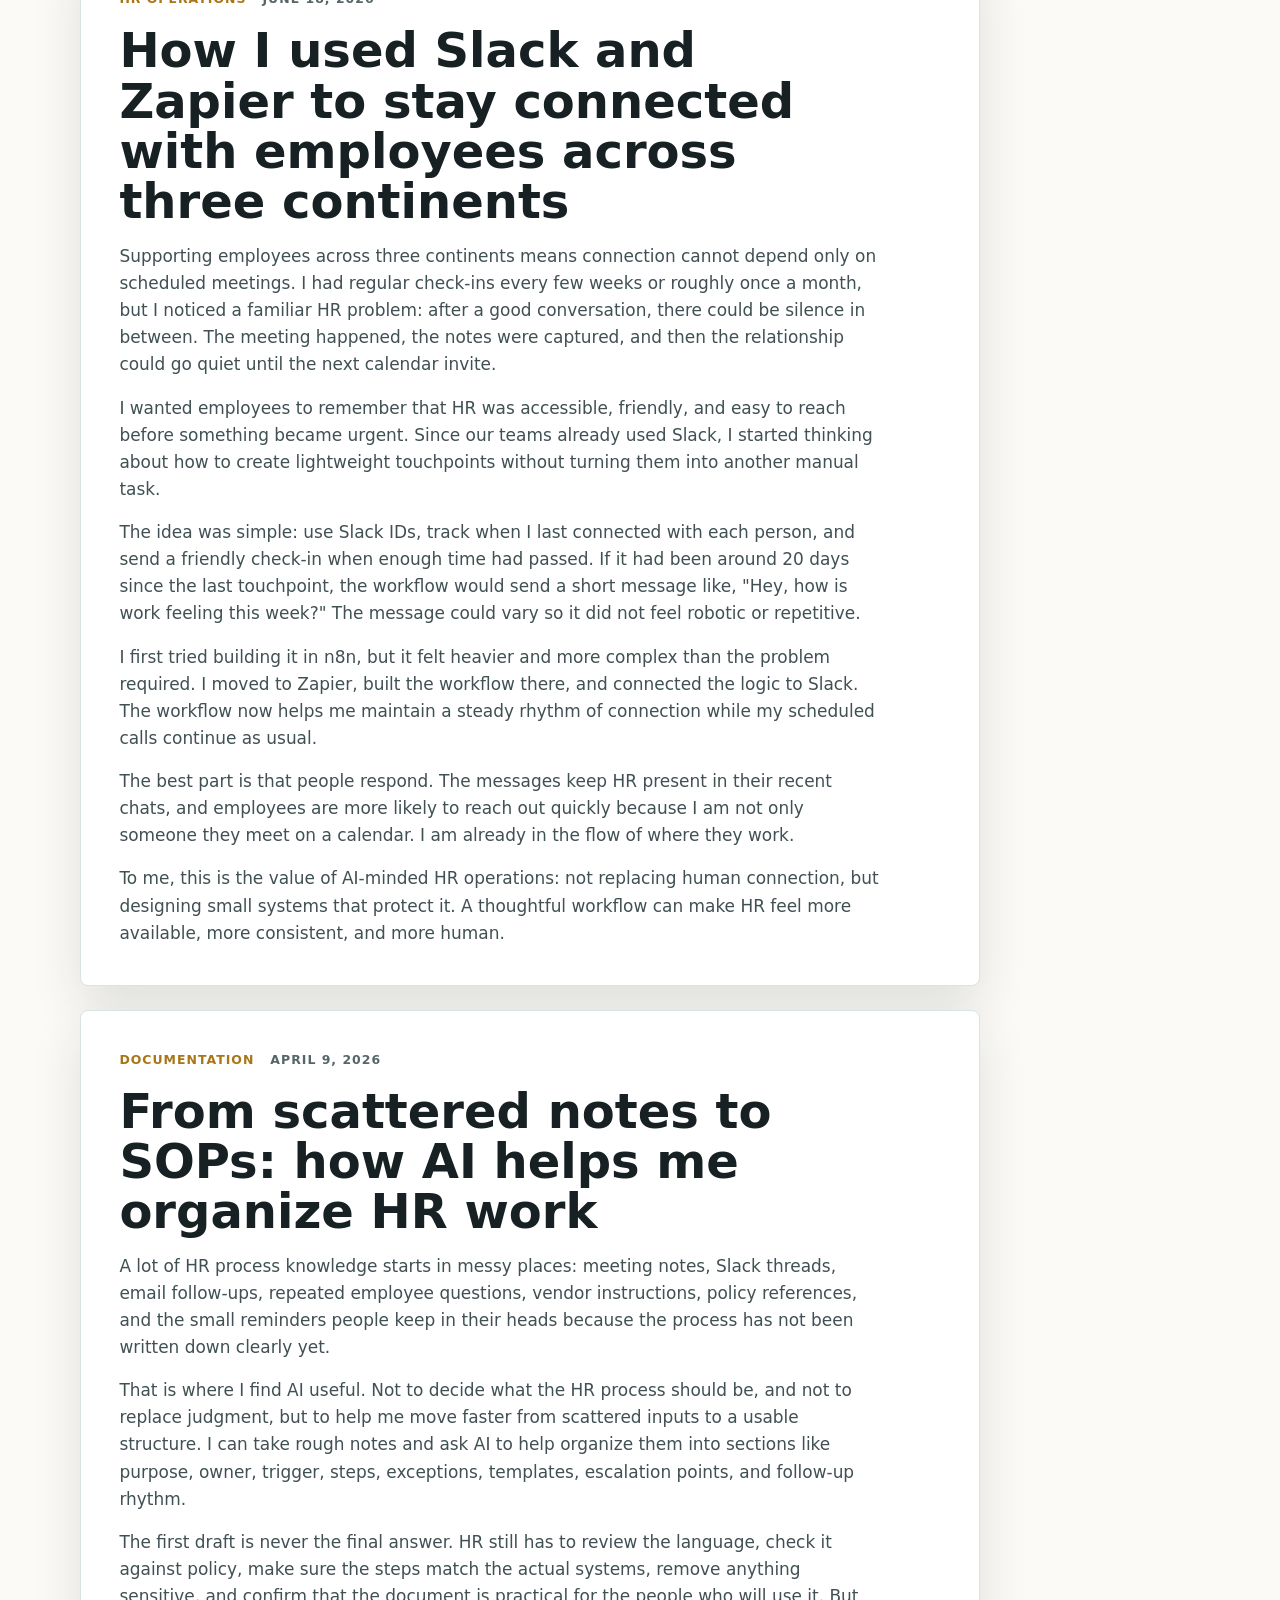
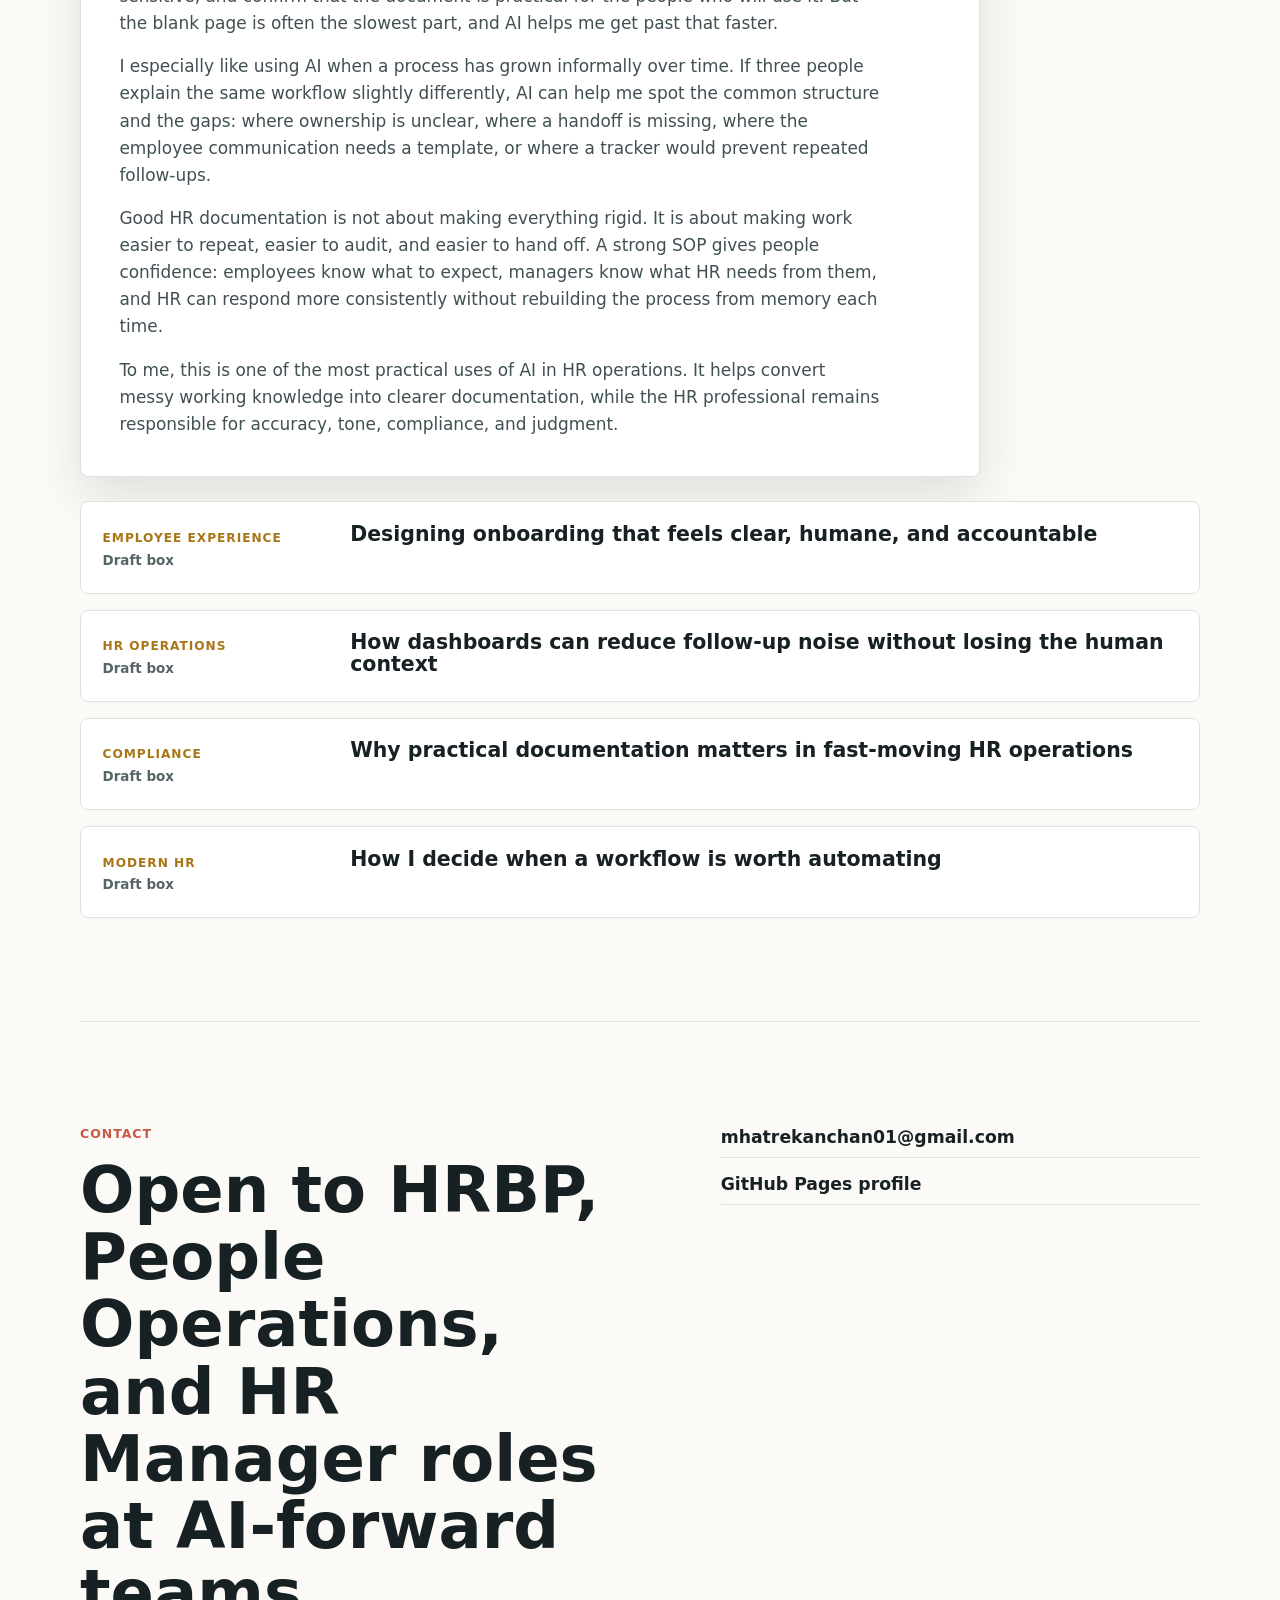
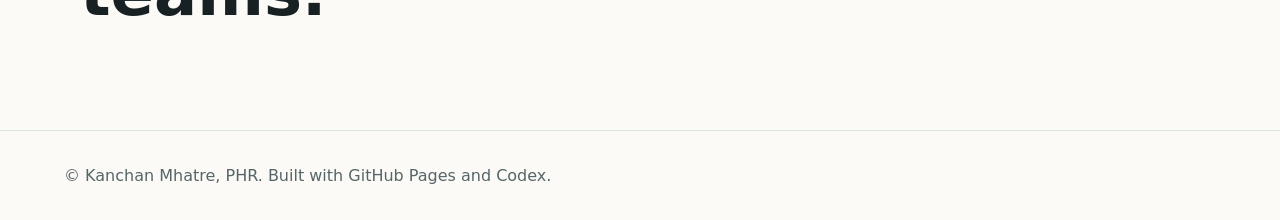
==== commit 427a87ec: "Add AI-assisted SOP blog post" ====
--- a/index.html
+++ b/index.html
@@ -1,4 +1,5 @@
 <!doctype html>
+<!-- Published update: 2026-07-03T07:32:03Z -->
 <html lang="en">
   <head>
     <meta charset="utf-8">
@@ -356,6 +357,53 @@
             workflow can make HR feel more available, more consistent, and more human.
           </p>
         </article>
+        <article class="blog-feature" id="blog-ai-sops">
+          <div class="blog-kicker">
+            <span>Documentation</span>
+            <time datetime="2026-04-09">April 9, 2026</time>
+          </div>
+          <h3>From scattered notes to SOPs: how AI helps me organize HR work</h3>
+          <p>
+            A lot of HR process knowledge starts in messy places: meeting notes,
+            Slack threads, email follow-ups, repeated employee questions, vendor
+            instructions, policy references, and the small reminders people keep in
+            their heads because the process has not been written down clearly yet.
+          </p>
+          <p>
+            That is where I find AI useful. Not to decide what the HR process should
+            be, and not to replace judgment, but to help me move faster from scattered
+            inputs to a usable structure. I can take rough notes and ask AI to help
+            organize them into sections like purpose, owner, trigger, steps, exceptions,
+            templates, escalation points, and follow-up rhythm.
+          </p>
+          <p>
+            The first draft is never the final answer. HR still has to review the
+            language, check it against policy, make sure the steps match the actual
+            systems, remove anything sensitive, and confirm that the document is
+            practical for the people who will use it. But the blank page is often the
+            slowest part, and AI helps me get past that faster.
+          </p>
+          <p>
+            I especially like using AI when a process has grown informally over time.
+            If three people explain the same workflow slightly differently, AI can help
+            me spot the common structure and the gaps: where ownership is unclear,
+            where a handoff is missing, where the employee communication needs a
+            template, or where a tracker would prevent repeated follow-ups.
+          </p>
+          <p>
+            Good HR documentation is not about making everything rigid. It is about
+            making work easier to repeat, easier to audit, and easier to hand off. A
+            strong SOP gives people confidence: employees know what to expect, managers
+            know what HR needs from them, and HR can respond more consistently without
+            rebuilding the process from memory each time.
+          </p>
+          <p>
+            To me, this is one of the most practical uses of AI in HR operations. It
+            helps convert messy working knowledge into clearer documentation, while the
+            HR professional remains responsible for accuracy, tone, compliance, and
+            judgment.
+          </p>
+        </article>
         <div class="insight-list">
           <article class="insight">
             <div>
@@ -383,7 +431,7 @@
               <span>Modern HR</span>
               <small>Draft box</small>
             </div>
-            <h3>What I learned from building lightweight HR automations</h3>
+            <h3>How I decide when a workflow is worth automating</h3>
           </article>
         </div>
       </section>
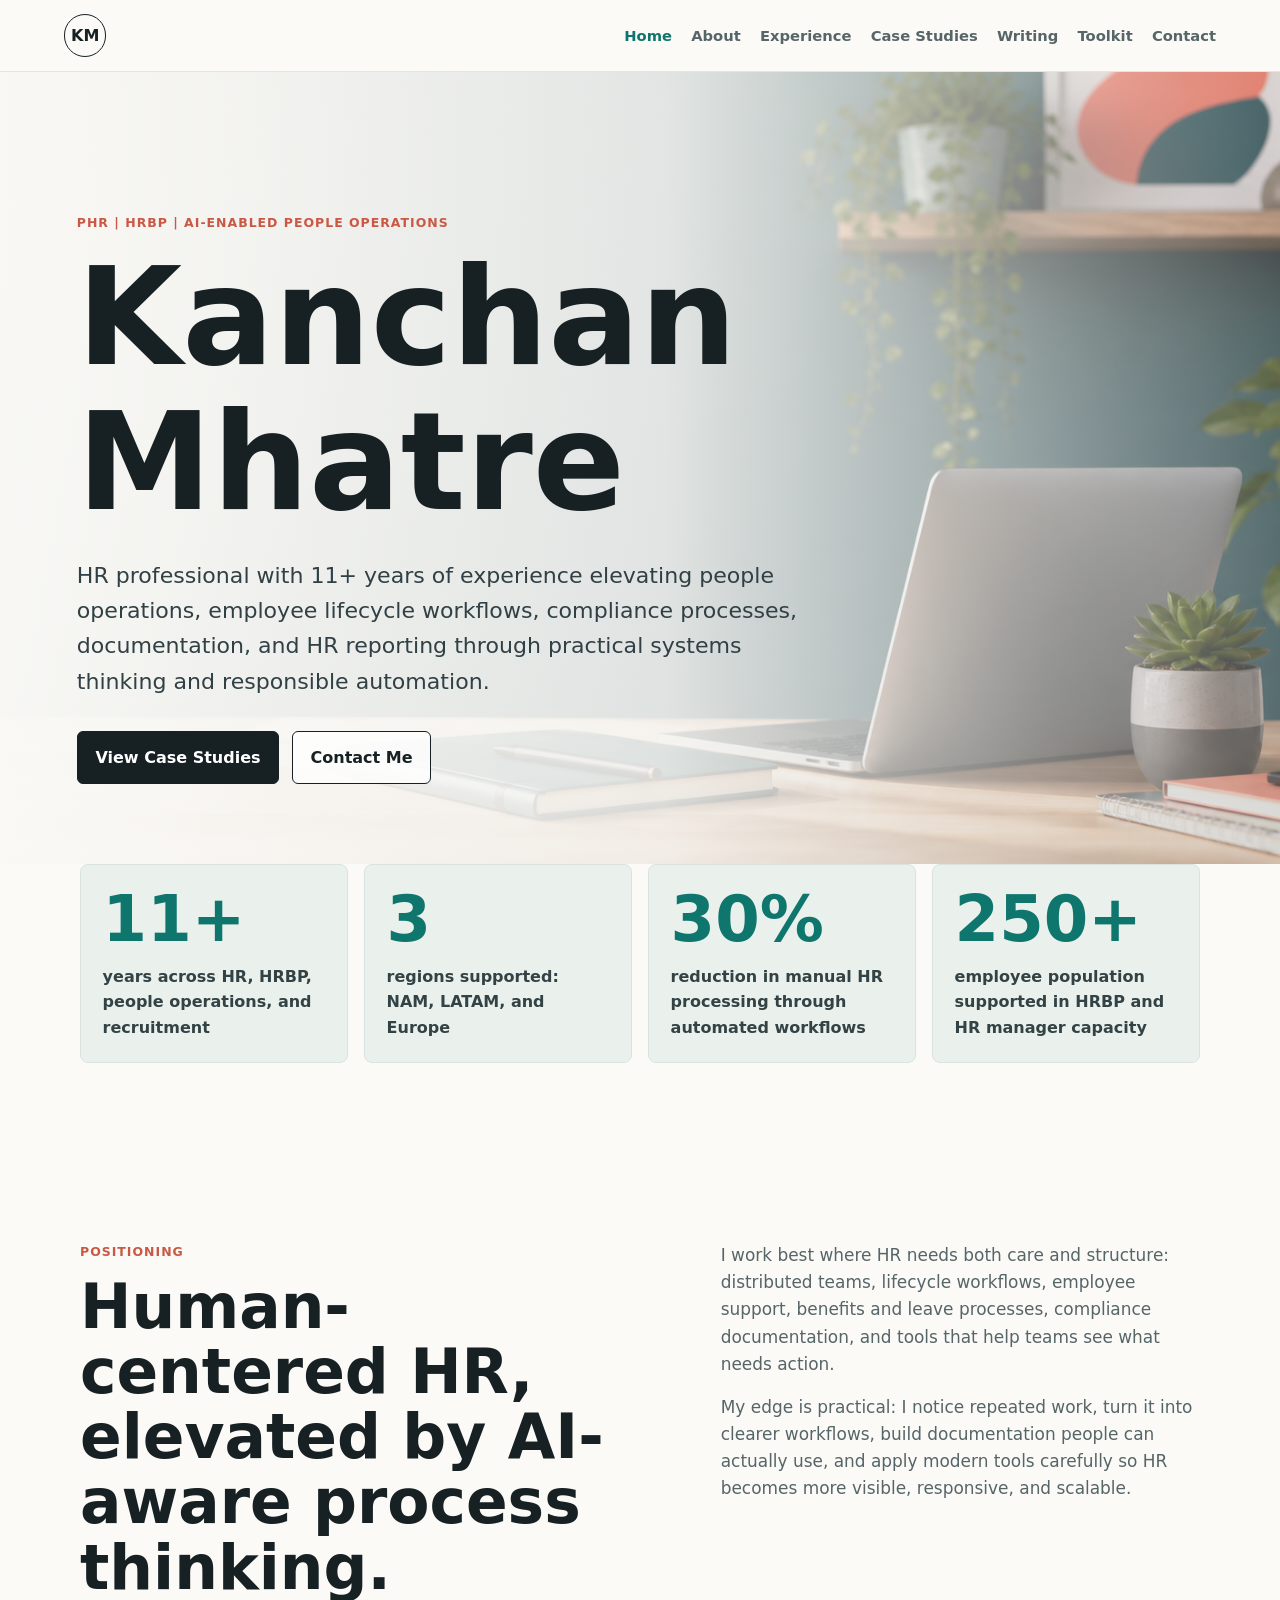
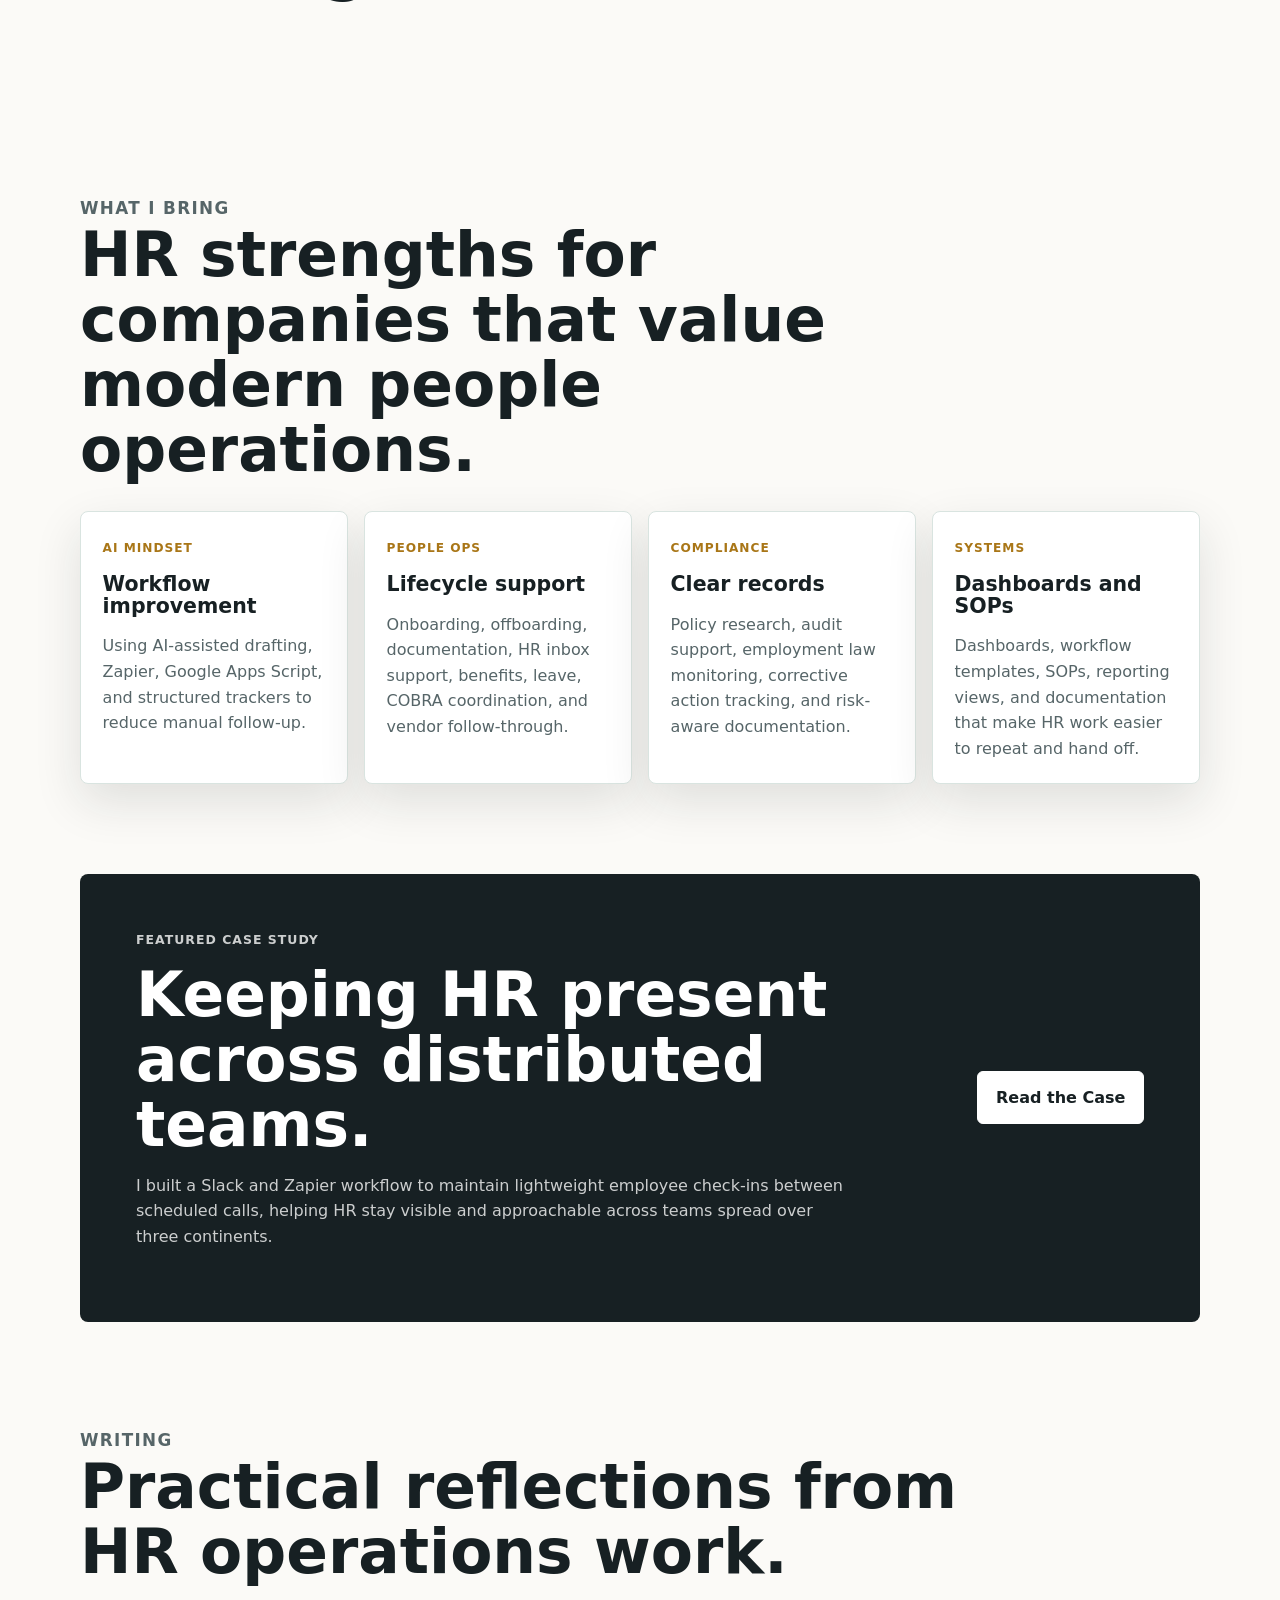
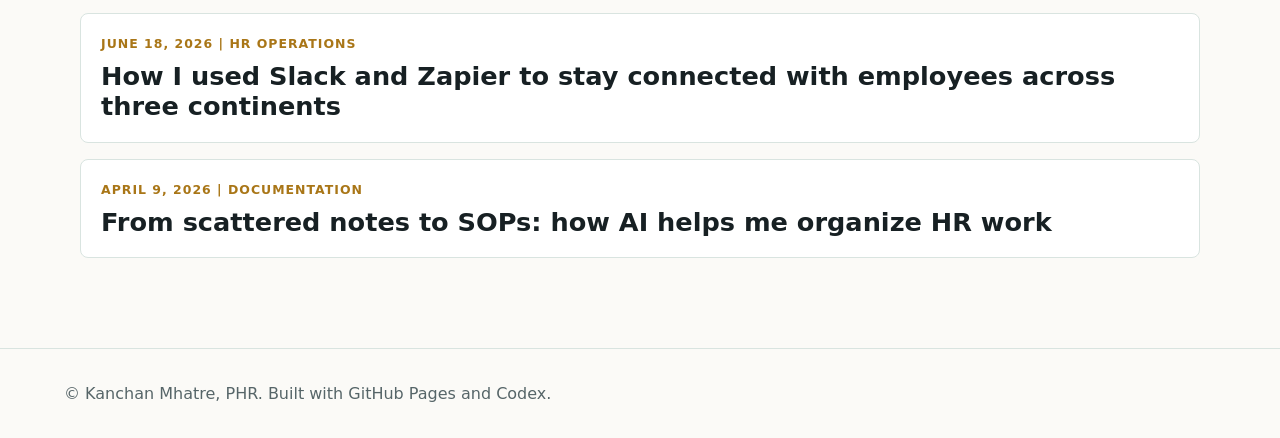
==== commit 6a4d769d: "Create shipping-ready portfolio pages" ====
--- a/index.html
+++ b/index.html
@@ -1,64 +1,42 @@
 <!doctype html>
-<!-- Published update: 2026-07-03T07:32:03Z -->
 <html lang="en">
   <head>
     <meta charset="utf-8">
     <meta name="viewport" content="width=device-width, initial-scale=1">
-    <meta name="description" content="Kanchan Mhatre, PHR: HR Business Partner and People Operations professional focused on AI-enabled HR operations, workflow automation, HR systems, and scalable people processes.">
+    <meta name="description" content="Kanchan Mhatre, PHR: HRBP and People Operations professional focused on AI-enabled HR operations, workflow automation, documentation, and scalable people processes.">
     <title>Kanchan Mhatre, PHR | AI-Enabled HR Operations</title>
     <link rel="preload" href="assets/hero-workspace.png" as="image">
     <link rel="stylesheet" href="styles.css">
   </head>
   <body>
     <header class="site-header">
-      <a class="brand" href="#top" aria-label="Kanchan Mhatre home">KM</a>
+      <a class="brand" href="index.html" aria-label="Kanchan Mhatre home">KM</a>
       <nav aria-label="Primary navigation">
-        <a href="#about">About</a>
-        <a href="#impact">Impact</a>
-        <a href="#specialties">Specialties</a>
-        <a href="#case-studies">Case Studies</a>
-        <a href="#experience">Experience</a>
-        <a href="#insights">Insights</a>
-        <a href="#blog-ai-hr">Blog</a>
-        <a href="#contact">Contact</a>
+        <a aria-current="page" href="index.html">Home</a>
+        <a href="about.html">About</a>
+        <a href="experience.html">Experience</a>
+        <a href="case-studies.html">Case Studies</a>
+        <a href="writing.html">Writing</a>
+        <a href="toolkit.html">Toolkit</a>
+        <a href="contact.html">Contact</a>
       </nav>
     </header>
 
-    <main id="top">
-      <section class="hero" aria-label="Introduction">
+    <main>
+      <section class="hero">
         <img src="assets/hero-workspace.png" alt="" class="hero-image">
         <div class="hero-content">
           <p class="eyebrow">PHR | HRBP | AI-Enabled People Operations</p>
           <h1>Kanchan Mhatre</h1>
           <p class="lede">
             HR professional with 11+ years of experience elevating people operations,
-            HR workflows, employee lifecycle programs, compliance processes, and
-            reporting through a practical AI and automation mindset.
+            employee lifecycle workflows, compliance processes, documentation, and HR
+            reporting through practical systems thinking and responsible automation.
           </p>
-          <div class="hero-actions" aria-label="Primary actions">
-            <a class="button primary" href="#impact">View HR Impact</a>
-            <a class="button secondary" href="mailto:mhatrekanchan01@gmail.com">Contact Me</a>
+          <div class="hero-actions">
+            <a class="button primary" href="case-studies.html">View Case Studies</a>
+            <a class="button secondary" href="contact.html">Contact Me</a>
           </div>
-        </div>
-      </section>
-
-      <section class="section intro" id="about">
-        <div>
-          <p class="eyebrow">About</p>
-          <h2>Human-centered HR, elevated by AI-aware process thinking.</h2>
-        </div>
-        <div class="intro-copy">
-          <p>
-            I support distributed teams across NAM, LATAM, and Europe by connecting
-            employees, managers, vendors, legal counsel, and cross-functional partners
-            around clear, well-documented people processes.
-          </p>
-          <p>
-            My work sits at the intersection of employee experience, operational
-            rigor, and modern tooling: improving HR workflows, building dashboards,
-            creating SOPs, supporting compliance, and using AI and automation
-            thoughtfully to reduce manual follow-up and improve visibility.
-          </p>
         </div>
       </section>
 
@@ -76,374 +54,86 @@
           <span>reduction in manual HR processing through automated workflows</span>
         </div>
         <div class="stat">
-          <strong>98%</strong>
-          <span>department fill rate achieved through direct sourcing</span>
+          <strong>250+</strong>
+          <span>employee population supported in HRBP and HR manager capacity</span>
         </div>
       </section>
 
-      <section class="section" id="impact">
+      <section class="section split">
+        <div>
+          <p class="eyebrow">Positioning</p>
+          <h2>Human-centered HR, elevated by AI-aware process thinking.</h2>
+        </div>
+        <div class="copy-stack">
+          <p>
+            I work best where HR needs both care and structure: distributed teams,
+            lifecycle workflows, employee support, benefits and leave processes,
+            compliance documentation, and tools that help teams see what needs action.
+          </p>
+          <p>
+            My edge is practical: I notice repeated work, turn it into clearer
+            workflows, build documentation people can actually use, and apply modern
+            tools carefully so HR becomes more visible, responsive, and scalable.
+          </p>
+        </div>
+      </section>
+
+      <section class="section">
         <div class="section-heading">
           <p class="eyebrow">What I Bring</p>
-          <h2>HR strengths for companies that value modern, scalable people operations.</h2>
+          <h2>HR strengths for companies that value modern people operations.</h2>
         </div>
         <div class="card-grid">
           <article class="card">
             <span class="card-tag">AI Mindset</span>
-            <h3>Process elevation through modern tools</h3>
-            <p>
-              Comfortable using AI-assisted tools, workflow automation, and structured
-              documentation to make HR work faster, clearer, and easier to track.
-            </p>
+            <h3>Workflow improvement</h3>
+            <p>Using AI-assisted drafting, Zapier, Google Apps Script, and structured trackers to reduce manual follow-up.</p>
           </article>
           <article class="card">
-            <span class="card-tag">People Operations</span>
-            <h3>Lifecycle processes that hold up</h3>
-            <p>
-              Onboarding, offboarding, employee documentation, HR inbox support,
-              benefits, leave, COBRA coordination, employment verification, and vendor
-              follow-through.
-            </p>
+            <span class="card-tag">People Ops</span>
+            <h3>Lifecycle support</h3>
+            <p>Onboarding, offboarding, documentation, HR inbox support, benefits, leave, COBRA coordination, and vendor follow-through.</p>
           </article>
           <article class="card">
             <span class="card-tag">Compliance</span>
-            <h3>Clear, well-documented HR operations</h3>
-            <p>
-              Policy research, employment law monitoring, audit support, corrective
-              action tracking, and cross-functional partnership with legal and internal
-              stakeholders.
-            </p>
+            <h3>Clear records</h3>
+            <p>Policy research, audit support, employment law monitoring, corrective action tracking, and risk-aware documentation.</p>
           </article>
           <article class="card">
-            <span class="card-tag">HR Systems</span>
-            <h3>Dashboards, SOPs, and automation</h3>
-            <p>
-              Google Apps Script, Zapier, HR reporting, data tracking, workflow
-              templates, centralized knowledge bases, and practical AI-assisted
-              process improvement.
-            </p>
+            <span class="card-tag">Systems</span>
+            <h3>Dashboards and SOPs</h3>
+            <p>Dashboards, workflow templates, SOPs, reporting views, and documentation that make HR work easier to repeat and hand off.</p>
           </article>
         </div>
       </section>
 
-      <section class="section specialties" id="specialties">
-        <div class="section-heading">
-          <p class="eyebrow">Specialties</p>
-          <h2>Areas where I can add value quickly.</h2>
+      <section class="section feature-band">
+        <div>
+          <p class="eyebrow">Featured Case Study</p>
+          <h2>Keeping HR present across distributed teams.</h2>
+          <p>
+            I built a Slack and Zapier workflow to maintain lightweight employee
+            check-ins between scheduled calls, helping HR stay visible and approachable
+            across teams spread over three continents.
+          </p>
         </div>
-        <div class="specialty-grid">
-          <article class="specialty">
-            <h3>AI-Enabled HR Process Improvement</h3>
-            <p>
-              Turning repeated HR tasks into clearer workflows with AI-assisted
-              drafting, automation, structured trackers, documentation, and repeatable
-              operating rhythms.
-            </p>
-          </article>
-          <article class="specialty">
-            <h3>Onboarding &amp; Employee Lifecycle</h3>
-            <p>
-              Clear workflows for onboarding, offboarding, employee documentation,
-              HR inbox support, and consistent employee-facing communication.
-            </p>
-          </article>
-          <article class="specialty">
-            <h3>Compliance, Benefits &amp; Leave</h3>
-            <p>
-              Policy guidance, audit support, employment law monitoring, leave
-              documentation, COBRA coordination, carrier escalations, and risk-aware records.
-            </p>
-          </article>
-          <article class="specialty">
-            <h3>HRIS, Reporting &amp; Automation</h3>
-            <p>
-              Dashboards, SOPs, workflow templates, data tracking, Google Apps Script,
-              Zapier, and AI-assisted process improvement that keeps HR work visible.
-            </p>
-          </article>
-        </div>
+        <a class="button primary" href="case-studies.html#slack-checkins">Read the Case</a>
       </section>
 
-      <section class="section case-studies" id="case-studies">
+      <section class="section">
         <div class="section-heading">
-          <p class="eyebrow">Case Studies</p>
-          <h2>Space for deeper examples of how I work.</h2>
-          <p>
-            These are placeholders for future write-ups. Each one can become a short
-            story with the context, challenge, actions taken, tools used, and outcome.
-          </p>
+          <p class="eyebrow">Writing</p>
+          <h2>Practical reflections from HR operations work.</h2>
         </div>
-        <div class="case-grid">
-          <article class="case-card placeholder-card">
-            <span class="card-tag">Coming Soon</span>
-            <h3>Using AI to elevate an HR workflow</h3>
-            <p>
-              A future case study on identifying repetitive HR steps, using AI to
-              structure the work, and creating a clearer workflow for employees,
-              managers, and HR.
-            </p>
-            <ul>
-              <li>Manual process to add</li>
-              <li>AI or automation approach to add</li>
-              <li>Outcome or time saved to add</li>
-            </ul>
-          </article>
-          <article class="case-card placeholder-card">
-            <span class="card-tag">Coming Soon</span>
-            <h3>Using HR dashboards to reduce follow-up noise</h3>
-            <p>
-              A future case study on improving visibility across open HR matters,
-              regional employee data, and stakeholder follow-through.
-            </p>
-            <ul>
-              <li>Dashboard purpose to add</li>
-              <li>Workflow before and after to add</li>
-              <li>Business value to add</li>
-            </ul>
-          </article>
-          <article class="case-card placeholder-card">
-            <span class="card-tag">Coming Soon</span>
-            <h3>Creating cleaner HR documentation and SOPs</h3>
-            <p>
-              A future case study on transforming scattered process knowledge into
-              consistent documentation that helps HR teams respond faster and more
-              consistently.
-            </p>
-            <ul>
-              <li>Before-state to add</li>
-              <li>Template or SOP structure to add</li>
-              <li>Consistency improvement to add</li>
-            </ul>
-          </article>
-        </div>
-      </section>
-
-      <section class="section experience" id="experience">
-        <div class="section-heading">
-          <p class="eyebrow">Experience</p>
-          <h2>Selected HR roles and focus areas.</h2>
-        </div>
-        <div class="timeline">
-          <article class="role">
-            <div>
-              <h3>Regional HR Business Partner</h3>
-              <p class="role-meta">CleverTap | San Francisco, CA | 2025 - Present</p>
-            </div>
-            <p>
-              Supports employees and managers across NAM, LATAM, and Europe on HR
-              operations, compliance, benefits, leave, immigration coordination, and
-              employee lifecycle matters. Builds HR dashboards and automated workflows
-              to improve visibility and follow-through.
-            </p>
-          </article>
-          <article class="role">
-            <div>
-              <h3>HR Associate</h3>
-              <p class="role-meta">Earth Island Institute | Berkeley, CA | 2024 - 2025</p>
-            </div>
-            <p>
-              Supported compliance reviews, HR audits, policy updates, onboarding,
-              employee queries, recruitment coordination, compensation analysis, and HR
-              reporting for decision-making and process improvement.
-            </p>
-          </article>
-          <article class="role">
-            <div>
-              <h3>HR Representative</h3>
-              <p class="role-meta">Panda Restaurant Group | Rosemead, CA | 2020 - 2024</p>
-            </div>
-            <p>
-              Delivered high-volume HR service center support across benefits, hiring
-              processes, employment verification, employee inquiries, policy guidance,
-              leave administration, SOPs, and training documentation.
-            </p>
-          </article>
-          <article class="role">
-            <div>
-              <h3>HR Business Partner</h3>
-              <p class="role-meta">L&amp;T Financial Services | 2018 - 2019</p>
-            </div>
-            <p>
-              Managed HR support for a 250+ employee population, including employee
-              lifecycle processes, grievance resolution, manager support, workforce
-              planning, succession planning, recruitment dashboards, and engagement
-              interventions.
-            </p>
-          </article>
-        </div>
-      </section>
-
-      <section class="section credentials" aria-label="Credentials and tools">
-        <div>
-          <p class="eyebrow">Credentials</p>
-          <h2>Certifications and education</h2>
-          <ul class="clean-list">
-            <li>PHR, HRCI | Certified through December 2026</li>
-            <li>Compensation &amp; Benefits | eCornell, ongoing</li>
-            <li>HR Analytics | Jigsaw Academy</li>
-            <li>Master's in Human Resource Development | Jamnalal Bajaj Institute of Management Studies</li>
-            <li>Software Engineering Bootcamp | Thinkful, 2024</li>
-          </ul>
-        </div>
-        <div>
-          <p class="eyebrow">Tools</p>
-          <h2>Systems I use</h2>
-          <ul class="pill-list" aria-label="Tools and systems">
-            <li>Paycom</li>
-            <li>Darwinbox</li>
-            <li>Jira</li>
-            <li>Confluence</li>
-            <li>LeaveLink</li>
-            <li>Zapier</li>
-            <li>Google Apps Script</li>
-            <li>ChatGPT</li>
-            <li>Claude</li>
-            <li>Gemini</li>
-            <li>Cursor</li>
-          </ul>
-        </div>
-      </section>
-
-      <section class="section" id="insights">
-        <div class="section-heading">
-          <p class="eyebrow">Insights</p>
-          <h2>Writing on modern HR operations.</h2>
-          <p>
-            Short reflections on HR operations, employee experience, compliance, and
-            responsible use of technology in people work.
-          </p>
-        </div>
-        <article class="blog-feature" id="blog-ai-hr">
-          <div class="blog-kicker">
-            <span>HR Operations</span>
-            <time datetime="2026-06-18">June 18, 2026</time>
-          </div>
-          <h3>How I used Slack and Zapier to stay connected with employees across three continents</h3>
-          <p>
-            Supporting employees across three continents means connection cannot depend
-            only on scheduled meetings. I had regular check-ins every few weeks or
-            roughly once a month, but I noticed a familiar HR problem: after a good
-            conversation, there could be silence in between. The meeting happened, the
-            notes were captured, and then the relationship could go quiet until the
-            next calendar invite.
-          </p>
-          <p>
-            I wanted employees to remember that HR was accessible, friendly, and easy
-            to reach before something became urgent. Since our teams already used
-            Slack, I started thinking about how to create lightweight touchpoints
-            without turning them into another manual task.
-          </p>
-          <p>
-            The idea was simple: use Slack IDs, track when I last connected with each
-            person, and send a friendly check-in when enough time had passed. If it
-            had been around 20 days since the last touchpoint, the workflow would send
-            a short message like, "Hey, how is work feeling this week?" The message
-            could vary so it did not feel robotic or repetitive.
-          </p>
-          <p>
-            I first tried building it in n8n, but it felt heavier and more complex
-            than the problem required. I moved to Zapier, built the workflow there,
-            and connected the logic to Slack. The workflow now helps me maintain a
-            steady rhythm of connection while my scheduled calls continue as usual.
-          </p>
-          <p>
-            The best part is that people respond. The messages keep HR present in
-            their recent chats, and employees are more likely to reach out quickly
-            because I am not only someone they meet on a calendar. I am already in the
-            flow of where they work.
-          </p>
-          <p>
-            To me, this is the value of AI-minded HR operations: not replacing human
-            connection, but designing small systems that protect it. A thoughtful
-            workflow can make HR feel more available, more consistent, and more human.
-          </p>
-        </article>
-        <article class="blog-feature" id="blog-ai-sops">
-          <div class="blog-kicker">
-            <span>Documentation</span>
-            <time datetime="2026-04-09">April 9, 2026</time>
-          </div>
-          <h3>From scattered notes to SOPs: how AI helps me organize HR work</h3>
-          <p>
-            A lot of HR process knowledge starts in messy places: meeting notes,
-            Slack threads, email follow-ups, repeated employee questions, vendor
-            instructions, policy references, and the small reminders people keep in
-            their heads because the process has not been written down clearly yet.
-          </p>
-          <p>
-            That is where I find AI useful. Not to decide what the HR process should
-            be, and not to replace judgment, but to help me move faster from scattered
-            inputs to a usable structure. I can take rough notes and ask AI to help
-            organize them into sections like purpose, owner, trigger, steps, exceptions,
-            templates, escalation points, and follow-up rhythm.
-          </p>
-          <p>
-            The first draft is never the final answer. HR still has to review the
-            language, check it against policy, make sure the steps match the actual
-            systems, remove anything sensitive, and confirm that the document is
-            practical for the people who will use it. But the blank page is often the
-            slowest part, and AI helps me get past that faster.
-          </p>
-          <p>
-            I especially like using AI when a process has grown informally over time.
-            If three people explain the same workflow slightly differently, AI can help
-            me spot the common structure and the gaps: where ownership is unclear,
-            where a handoff is missing, where the employee communication needs a
-            template, or where a tracker would prevent repeated follow-ups.
-          </p>
-          <p>
-            Good HR documentation is not about making everything rigid. It is about
-            making work easier to repeat, easier to audit, and easier to hand off. A
-            strong SOP gives people confidence: employees know what to expect, managers
-            know what HR needs from them, and HR can respond more consistently without
-            rebuilding the process from memory each time.
-          </p>
-          <p>
-            To me, this is one of the most practical uses of AI in HR operations. It
-            helps convert messy working knowledge into clearer documentation, while the
-            HR professional remains responsible for accuracy, tone, compliance, and
-            judgment.
-          </p>
-        </article>
-        <div class="insight-list">
-          <article class="insight">
-            <div>
-              <span>Employee Experience</span>
-              <small>Draft box</small>
-            </div>
-            <h3>Designing onboarding that feels clear, humane, and accountable</h3>
-          </article>
-          <article class="insight">
-            <div>
-              <span>HR Operations</span>
-              <small>Draft box</small>
-            </div>
-            <h3>How dashboards can reduce follow-up noise without losing the human context</h3>
-          </article>
-          <article class="insight">
-            <div>
-              <span>Compliance</span>
-              <small>Draft box</small>
-            </div>
-            <h3>Why practical documentation matters in fast-moving HR operations</h3>
-          </article>
-          <article class="insight">
-            <div>
-              <span>Modern HR</span>
-              <small>Draft box</small>
-            </div>
-            <h3>How I decide when a workflow is worth automating</h3>
-          </article>
-        </div>
-      </section>
-
-      <section class="section contact" id="contact">
-        <div>
-          <p class="eyebrow">Contact</p>
-          <h2>Open to HRBP, People Operations, and HR Manager roles at AI-forward teams.</h2>
-        </div>
-        <div class="contact-links">
-          <a href="mailto:mhatrekanchan01@gmail.com">mhatrekanchan01@gmail.com</a>
-          <a href="https://github.com/mhatrekanchan01">GitHub Pages profile</a>
+        <div class="article-list">
+          <a class="article-link" href="writing.html#slack-zapier">
+            <span>June 18, 2026 | HR Operations</span>
+            <strong>How I used Slack and Zapier to stay connected with employees across three continents</strong>
+          </a>
+          <a class="article-link" href="writing.html#ai-sops">
+            <span>April 9, 2026 | Documentation</span>
+            <strong>From scattered notes to SOPs: how AI helps me organize HR work</strong>
+          </a>
         </div>
       </section>
     </main>
--- a/styles.css
+++ b/styles.css
@@ -9,7 +9,7 @@
   --coral: #c95845;
   --gold: #a97617;
   --sage: #eaf1ec;
-  --shadow: 0 20px 50px rgba(22, 32, 35, 0.12);
+  --shadow: 0 18px 48px rgba(22, 32, 35, 0.12);
 }
 
 * {
@@ -33,18 +33,16 @@
 }
 
 .site-header {
-  position: fixed;
+  position: sticky;
   z-index: 10;
   top: 0;
-  left: 0;
-  right: 0;
   display: flex;
   align-items: center;
   justify-content: space-between;
   gap: 1rem;
   padding: 0.9rem clamp(1rem, 5vw, 4rem);
-  background: rgba(251, 250, 247, 0.9);
-  border-bottom: 1px solid rgba(217, 228, 224, 0.9);
+  background: rgba(251, 250, 247, 0.92);
+  border-bottom: 1px solid rgba(217, 228, 224, 0.92);
   backdrop-filter: blur(18px);
 }
 
@@ -56,8 +54,7 @@
   place-items: center;
   border: 1px solid var(--ink);
   border-radius: 50%;
-  color: var(--ink);
-  font-weight: 800;
+  font-weight: 850;
   text-decoration: none;
 }
 
@@ -65,28 +62,31 @@
   display: flex;
   flex-wrap: wrap;
   justify-content: flex-end;
-  gap: clamp(0.65rem, 2vw, 1.35rem);
+  gap: clamp(0.6rem, 1.8vw, 1.2rem);
   color: var(--muted);
   font-size: 0.92rem;
   font-weight: 750;
 }
 
 nav a,
-.contact-links a {
+.contact-links a,
+.article-link {
   text-decoration: none;
 }
 
 nav a:hover,
-.contact-links a:hover {
+nav a[aria-current="page"],
+.contact-links a:hover,
+.article-link:hover {
   color: var(--teal);
 }
 
 .hero {
   position: relative;
-  min-height: 92vh;
+  min-height: 88vh;
   display: grid;
   align-items: end;
-  padding: 8rem clamp(1rem, 6vw, 5rem) 5rem;
+  padding: 7rem clamp(1rem, 6vw, 5rem) 5rem;
   overflow: hidden;
 }
 
@@ -95,8 +95,8 @@
   position: absolute;
   inset: 0;
   background:
-    linear-gradient(90deg, rgba(251, 250, 247, 0.98) 0%, rgba(251, 250, 247, 0.86) 50%, rgba(251, 250, 247, 0.28) 100%),
-    linear-gradient(0deg, rgba(23, 32, 35, 0.2), rgba(23, 32, 35, 0));
+    linear-gradient(90deg, rgba(251, 250, 247, 0.98) 0%, rgba(251, 250, 247, 0.86) 52%, rgba(251, 250, 247, 0.28) 100%),
+    linear-gradient(0deg, rgba(23, 32, 35, 0.18), rgba(23, 32, 35, 0));
 }
 
 .hero-image {
@@ -110,11 +110,29 @@
 .hero-content {
   position: relative;
   z-index: 1;
-  max-width: 790px;
+  max-width: 840px;
+}
+
+.page {
+  padding-top: clamp(2.5rem, 5vw, 4rem);
+}
+
+.page-hero,
+.section {
+  width: min(1120px, calc(100% - 2rem));
+  margin: 0 auto;
+}
+
+.page-hero {
+  padding: clamp(3rem, 8vw, 7rem) 0 clamp(2.5rem, 5vw, 4rem);
+}
+
+.section {
+  padding: clamp(3.5rem, 7vw, 6.5rem) 0;
 }
 
 .eyebrow {
-  margin: 0 0 0.8rem;
+  margin: 0 0 0.75rem;
   color: var(--coral);
   font-size: 0.78rem;
   font-weight: 850;
@@ -134,27 +152,40 @@
 h2,
 h3 {
   margin: 0;
-  line-height: 1.05;
+  line-height: 1.06;
 }
 
 h1 {
   max-width: 10ch;
-  font-size: clamp(4rem, 12vw, 9rem);
+  font-size: clamp(3.8rem, 11vw, 8.5rem);
+}
+
+.page-hero h1 {
+  max-width: 980px;
+  font-size: clamp(3rem, 7vw, 6.4rem);
 }
 
 h2 {
-  font-size: clamp(2rem, 5vw, 4.1rem);
+  font-size: clamp(2rem, 4.8vw, 4rem);
 }
 
 h3 {
   font-size: 1.28rem;
 }
 
-.lede {
-  max-width: 720px;
-  margin: 1.5rem 0 0;
+.lede,
+.page-hero p {
+  max-width: 760px;
   color: #314044;
   font-size: clamp(1.08rem, 2vw, 1.38rem);
+}
+
+.lede {
+  margin: 1.5rem 0 0;
+}
+
+.page-hero p {
+  margin: 1.2rem 0 0;
 }
 
 .hero-actions {
@@ -185,28 +216,22 @@
   background: rgba(255, 255, 255, 0.78);
 }
 
-.section {
-  width: min(1120px, calc(100% - 2rem));
-  margin: 0 auto;
-  padding: clamp(4rem, 8vw, 7rem) 0;
-}
-
-.intro,
+.split,
 .credentials,
-.contact {
+.contact-panel {
   display: grid;
   grid-template-columns: minmax(0, 1fr) minmax(300px, 0.85fr);
   gap: clamp(2rem, 6vw, 5rem);
   align-items: start;
 }
 
-.intro-copy p {
+.copy-stack p {
   margin: 0;
   color: var(--muted);
-  font-size: 1.08rem;
-}
-
-.intro-copy p + p {
+  font-size: 1.06rem;
+}
+
+.copy-stack p + p {
   margin-top: 1rem;
 }
 
@@ -218,8 +243,8 @@
 }
 
 .stat {
-  min-height: 180px;
-  padding: 1.4rem;
+  min-height: 174px;
+  padding: 1.35rem;
   background: var(--sage);
   border: 1px solid var(--line);
   border-radius: 8px;
@@ -228,7 +253,7 @@
 .stat strong {
   display: block;
   color: var(--teal);
-  font-size: clamp(2.4rem, 5vw, 4.2rem);
+  font-size: clamp(2.4rem, 5vw, 4rem);
   line-height: 1;
 }
 
@@ -251,14 +276,26 @@
   font-size: 1.05rem;
 }
 
+.card-grid,
+.case-columns,
+.tool-grid {
+  display: grid;
+  gap: 1rem;
+}
+
 .card-grid {
-  display: grid;
   grid-template-columns: repeat(4, minmax(0, 1fr));
-  gap: 1rem;
-}
-
-.card {
-  min-height: 300px;
+}
+
+.card-grid.three,
+.case-columns,
+.tool-grid {
+  grid-template-columns: repeat(3, minmax(0, 1fr));
+}
+
+.card,
+.tool-group {
+  min-height: 260px;
   padding: 1.35rem;
   background: var(--panel);
   border: 1px solid var(--line);
@@ -267,18 +304,12 @@
 }
 
 .card p,
-.role p,
-.clean-list,
-.contact-links {
-  color: var(--muted);
-}
-
-.card p {
+.tool-group p {
   margin: 1rem 0 0;
-}
-
-.card-tag,
-.insight span {
+  color: var(--muted);
+}
+
+.card-tag {
   display: inline-flex;
   margin-bottom: 1rem;
   color: var(--gold);
@@ -288,64 +319,59 @@
   text-transform: uppercase;
 }
 
-.experience {
-  border-top: 1px solid var(--line);
-  border-bottom: 1px solid var(--line);
-}
-
-.specialties {
-  padding-top: 0;
-}
-
-.specialty-grid,
-.case-grid {
-  display: grid;
-  grid-template-columns: repeat(2, minmax(0, 1fr));
+.feature-band {
+  display: flex;
+  align-items: center;
+  justify-content: space-between;
+  gap: 2rem;
+  padding: clamp(2rem, 5vw, 3.5rem);
+  background: var(--ink);
+  color: white;
+  border-radius: 8px;
+}
+
+.feature-band p {
+  max-width: 720px;
+  color: rgba(255, 255, 255, 0.78);
+}
+
+.feature-band .button.primary {
+  flex: 0 0 auto;
+  border-color: white;
+  background: white;
+  color: var(--ink);
+}
+
+.article-list {
+  display: grid;
   gap: 1rem;
 }
 
-.specialty {
-  padding: 1.35rem 0;
-  border-top: 1px solid var(--line);
-}
-
-.specialty p {
-  margin: 0.85rem 0 0;
-  color: var(--muted);
-}
-
-.case-studies {
-  border-top: 1px solid var(--line);
-  border-bottom: 1px solid var(--line);
-}
-
-.case-card {
-  min-height: 340px;
-  padding: 1.35rem;
+.article-link {
+  display: grid;
+  gap: 0.45rem;
+  padding: 1.25rem;
   background: var(--panel);
   border: 1px solid var(--line);
   border-radius: 8px;
 }
 
-.case-card p {
-  margin: 1rem 0 0;
-  color: var(--muted);
-}
-
-.case-card ul {
-  margin: 1rem 0 0;
-  padding-left: 1.1rem;
-  color: #405053;
-}
-
-.case-card li + li {
-  margin-top: 0.4rem;
-}
-
-.placeholder-card {
-  background:
-    linear-gradient(135deg, rgba(234, 241, 236, 0.85), rgba(255, 255, 255, 0.92));
-  border-style: dashed;
+.article-link span {
+  color: var(--gold);
+  font-size: 0.78rem;
+  font-weight: 850;
+  letter-spacing: 0.08em;
+  text-transform: uppercase;
+}
+
+.article-link strong {
+  font-size: clamp(1.2rem, 2vw, 1.65rem);
+  line-height: 1.18;
+}
+
+.muted-link {
+  color: var(--ink);
+  opacity: 0.78;
 }
 
 .timeline {
@@ -355,7 +381,7 @@
 
 .role {
   display: grid;
-  grid-template-columns: minmax(240px, 0.55fr) minmax(0, 1fr);
+  grid-template-columns: minmax(240px, 0.52fr) minmax(0, 1fr);
   gap: clamp(1rem, 4vw, 3rem);
   padding: 1.4rem 0;
   border-top: 1px solid var(--line);
@@ -365,12 +391,8 @@
   border-top: 0;
 }
 
-.role p {
-  margin: 0;
-}
-
 .role-meta {
-  margin-top: 0.55rem;
+  margin: 0.55rem 0 0;
   color: var(--muted);
   font-size: 0.96rem;
   font-weight: 750;
@@ -379,10 +401,67 @@
 .clean-list {
   margin: 1.2rem 0 0;
   padding-left: 1.1rem;
+  color: var(--muted);
 }
 
 .clean-list li + li {
   margin-top: 0.65rem;
+}
+
+.case-detail {
+  border-top: 1px solid var(--line);
+}
+
+.case-detail h2 {
+  max-width: 920px;
+  margin-bottom: 1.6rem;
+}
+
+.case-columns > div {
+  min-height: 230px;
+  padding: 1.25rem;
+  background: var(--panel);
+  border: 1px solid var(--line);
+  border-radius: 8px;
+}
+
+.case-columns p {
+  margin: 0.85rem 0 0;
+  color: var(--muted);
+}
+
+.blog-post {
+  max-width: 920px;
+  border-top: 1px solid var(--line);
+}
+
+.blog-kicker {
+  display: flex;
+  flex-wrap: wrap;
+  gap: 0.65rem 1rem;
+  align-items: center;
+  margin-bottom: 1rem;
+  color: var(--gold);
+  font-size: 0.78rem;
+  font-weight: 850;
+  letter-spacing: 0.08em;
+  text-transform: uppercase;
+}
+
+.blog-kicker time {
+  color: var(--muted);
+}
+
+.blog-post h2 {
+  max-width: 820px;
+  font-size: clamp(2rem, 5vw, 4rem);
+}
+
+.blog-post p {
+  max-width: 780px;
+  margin: 1.1rem 0 0;
+  color: #405053;
+  font-size: 1.08rem;
 }
 
 .pill-list {
@@ -404,81 +483,11 @@
   font-weight: 750;
 }
 
-.blog-feature {
-  max-width: 900px;
-  margin-bottom: 1.5rem;
-  padding: clamp(1.4rem, 4vw, 2.4rem);
-  background: var(--panel);
-  border: 1px solid var(--line);
-  border-radius: 8px;
-  box-shadow: var(--shadow);
-}
-
-.blog-kicker {
-  display: flex;
-  flex-wrap: wrap;
-  gap: 0.65rem 1rem;
-  align-items: center;
-  margin-bottom: 1rem;
-  color: var(--gold);
-  font-size: 0.78rem;
-  font-weight: 850;
-  letter-spacing: 0.08em;
-  text-transform: uppercase;
-}
-
-.blog-kicker time {
-  color: var(--muted);
-}
-
-.blog-feature h3 {
-  max-width: 760px;
-  font-size: clamp(1.7rem, 4vw, 3rem);
-}
-
-.blog-feature p {
-  max-width: 760px;
-  margin: 1rem 0 0;
-  color: #405053;
-  font-size: 1.06rem;
-}
-
-.insight-list {
-  display: grid;
-  gap: 1rem;
-}
-
-.insight {
-  display: grid;
-  grid-template-columns: minmax(160px, 0.28fr) minmax(0, 1fr);
-  gap: 1rem;
-  align-items: start;
-  padding: 1.35rem;
-  background: var(--panel);
-  border: 1px solid var(--line);
-  border-radius: 8px;
-}
-
-.insight span,
-.insight small {
-  margin: 0;
-}
-
-.insight small {
-  display: block;
-  color: var(--muted);
-  font-size: 0.84rem;
-  font-weight: 750;
-}
-
-.contact {
-  border-top: 1px solid var(--line);
-}
-
 .contact-links {
   display: grid;
   gap: 0.85rem;
   margin: 0;
+  color: var(--muted);
   font-size: 1.08rem;
 }
 
@@ -502,50 +511,54 @@
 @media (max-width: 980px) {
   .stats,
   .card-grid,
-  .case-grid {
+  .card-grid.three,
+  .case-columns,
+  .tool-grid {
     grid-template-columns: repeat(2, minmax(0, 1fr));
   }
 
   nav {
-    max-width: 620px;
-  }
-}
-
-@media (max-width: 780px) {
-  .site-header {
-    position: sticky;
-    align-items: flex-start;
-  }
-
+    max-width: 650px;
+  }
+}
+
+@media (max-width: 760px) {
   .hero {
-    min-height: 88vh;
-    padding-top: 5rem;
+    min-height: 82vh;
+    padding-top: 4rem;
   }
 
   .hero::after {
     background:
-      linear-gradient(180deg, rgba(251, 250, 247, 0.95) 0%, rgba(251, 250, 247, 0.78) 58%, rgba(251, 250, 247, 0.2) 100%),
-      linear-gradient(0deg, rgba(23, 32, 35, 0.2), rgba(23, 32, 35, 0));
-  }
-
-  .intro,
+      linear-gradient(180deg, rgba(251, 250, 247, 0.96) 0%, rgba(251, 250, 247, 0.82) 58%, rgba(251, 250, 247, 0.22) 100%),
+      linear-gradient(0deg, rgba(23, 32, 35, 0.18), rgba(23, 32, 35, 0));
+  }
+
+  .site-header {
+    align-items: flex-start;
+  }
+
+  .split,
   .credentials,
-  .contact,
+  .contact-panel,
   .role,
-  .insight,
-  .specialty-grid,
-  .case-grid {
+  .feature-band,
+  .stats,
+  .card-grid,
+  .card-grid.three,
+  .case-columns,
+  .tool-grid {
     grid-template-columns: 1fr;
   }
 
-  .card {
-    min-height: 260px;
+  .feature-band {
+    display: grid;
   }
 }
 
 @media (max-width: 560px) {
   nav {
-    max-width: 300px;
+    max-width: 310px;
     gap: 0.45rem 0.7rem;
     font-size: 0.84rem;
   }
@@ -556,11 +569,6 @@
   }
 
   h1 {
-    font-size: clamp(3.4rem, 18vw, 5.2rem);
-  }
-
-  .stats,
-  .card-grid {
-    grid-template-columns: 1fr;
-  }
-}
+    font-size: clamp(3.25rem, 17vw, 5.2rem);
+  }
+}
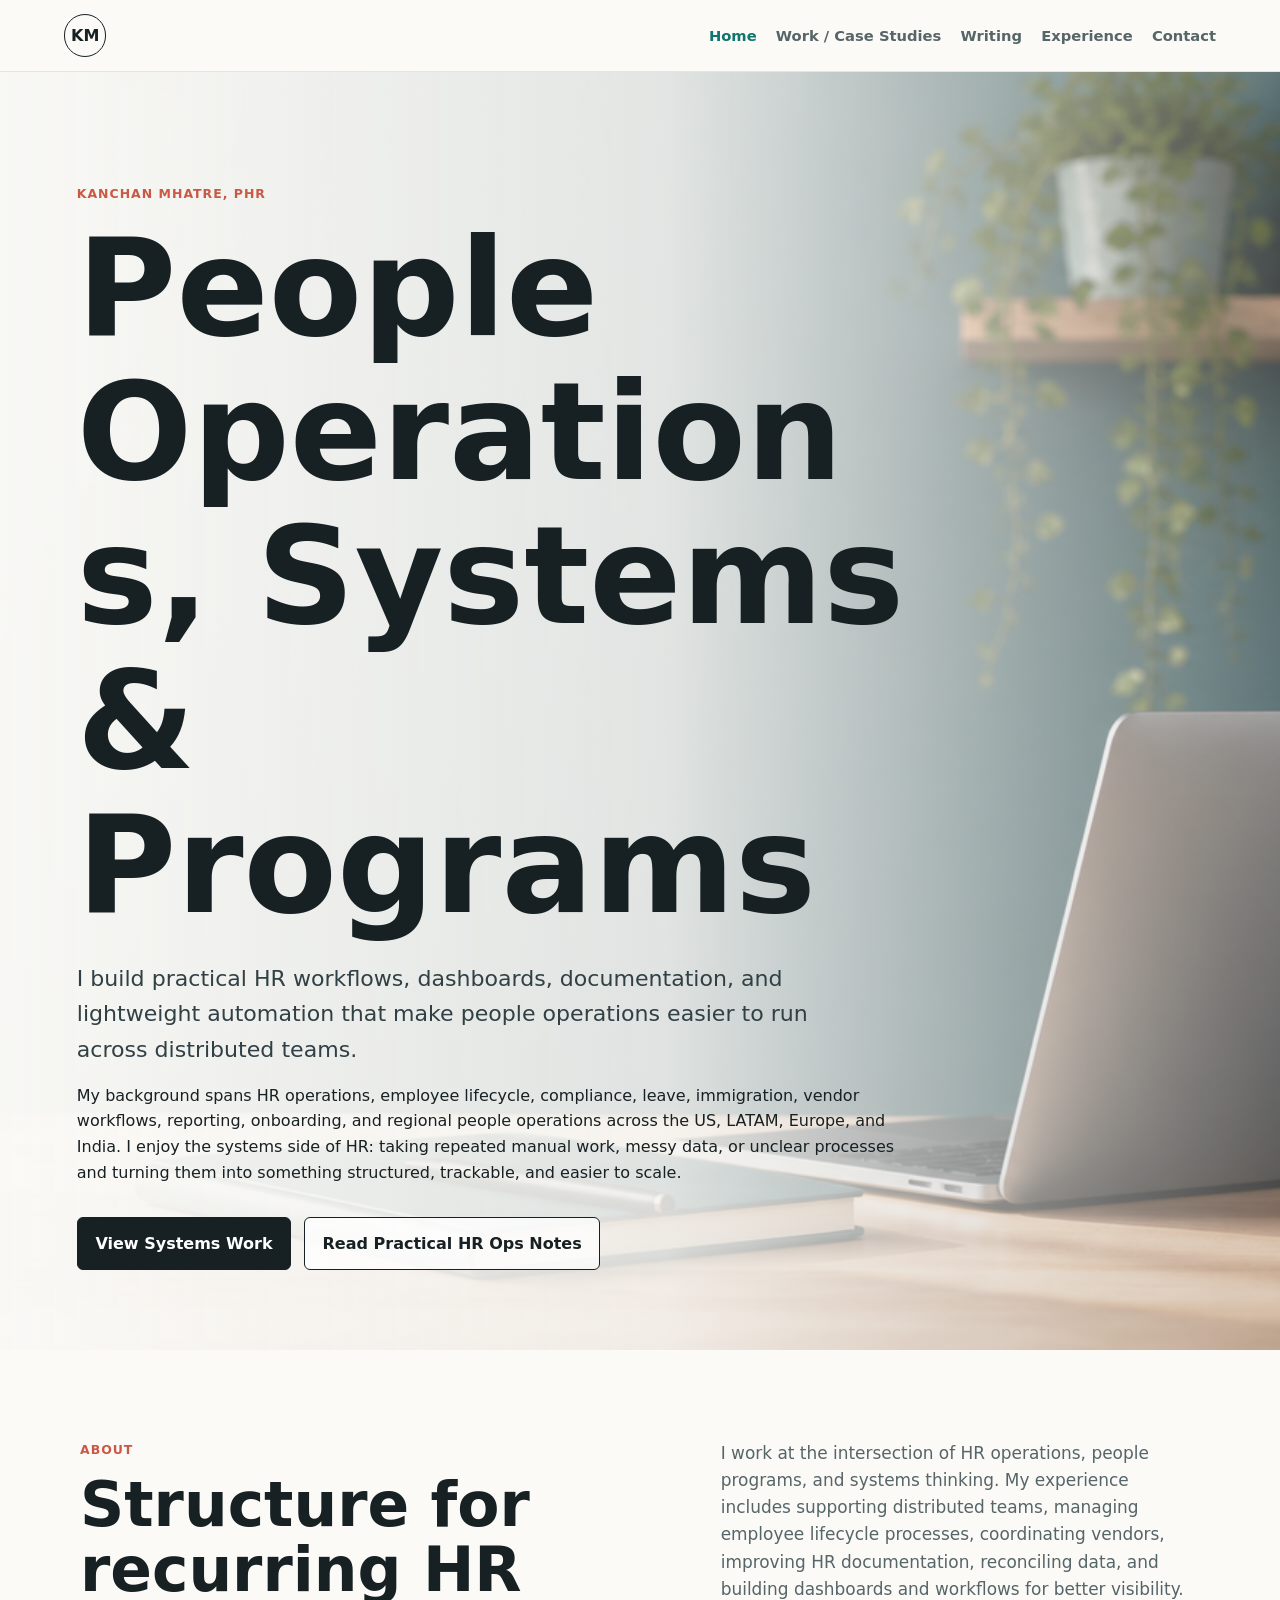
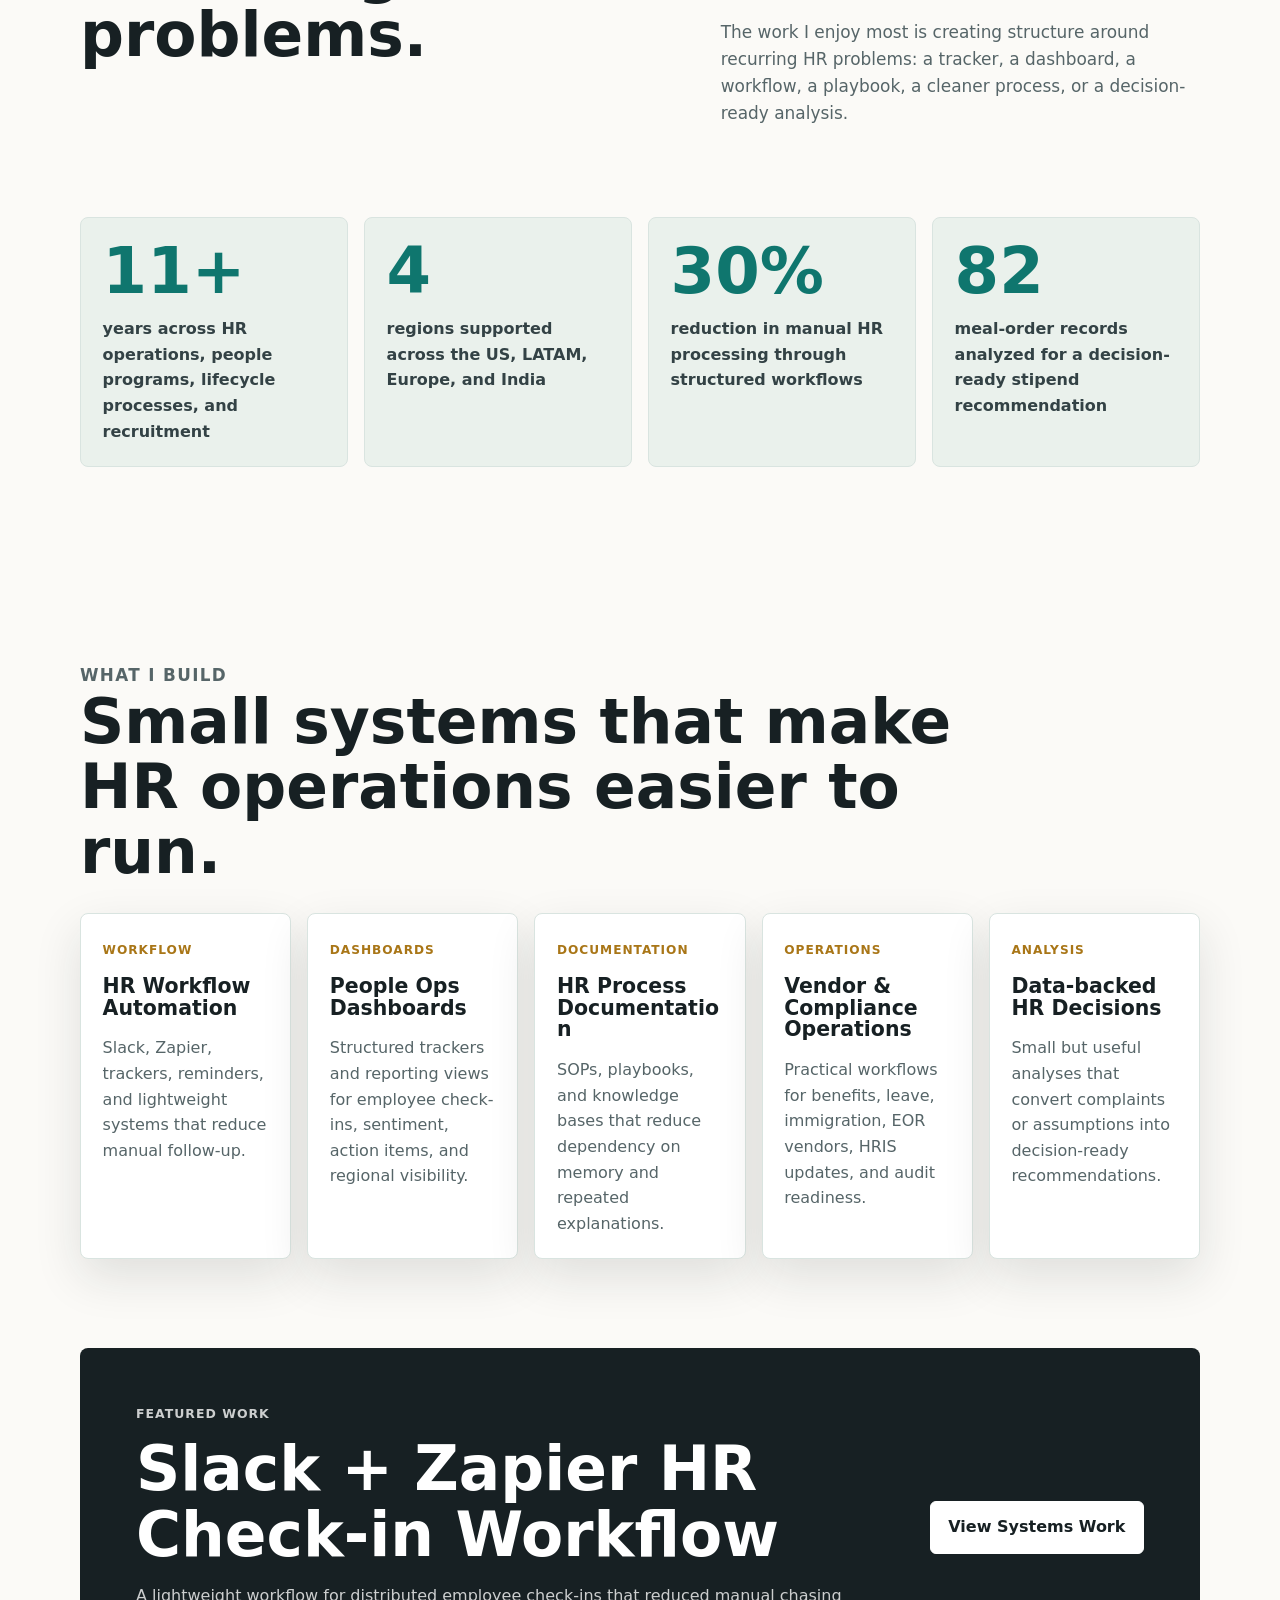
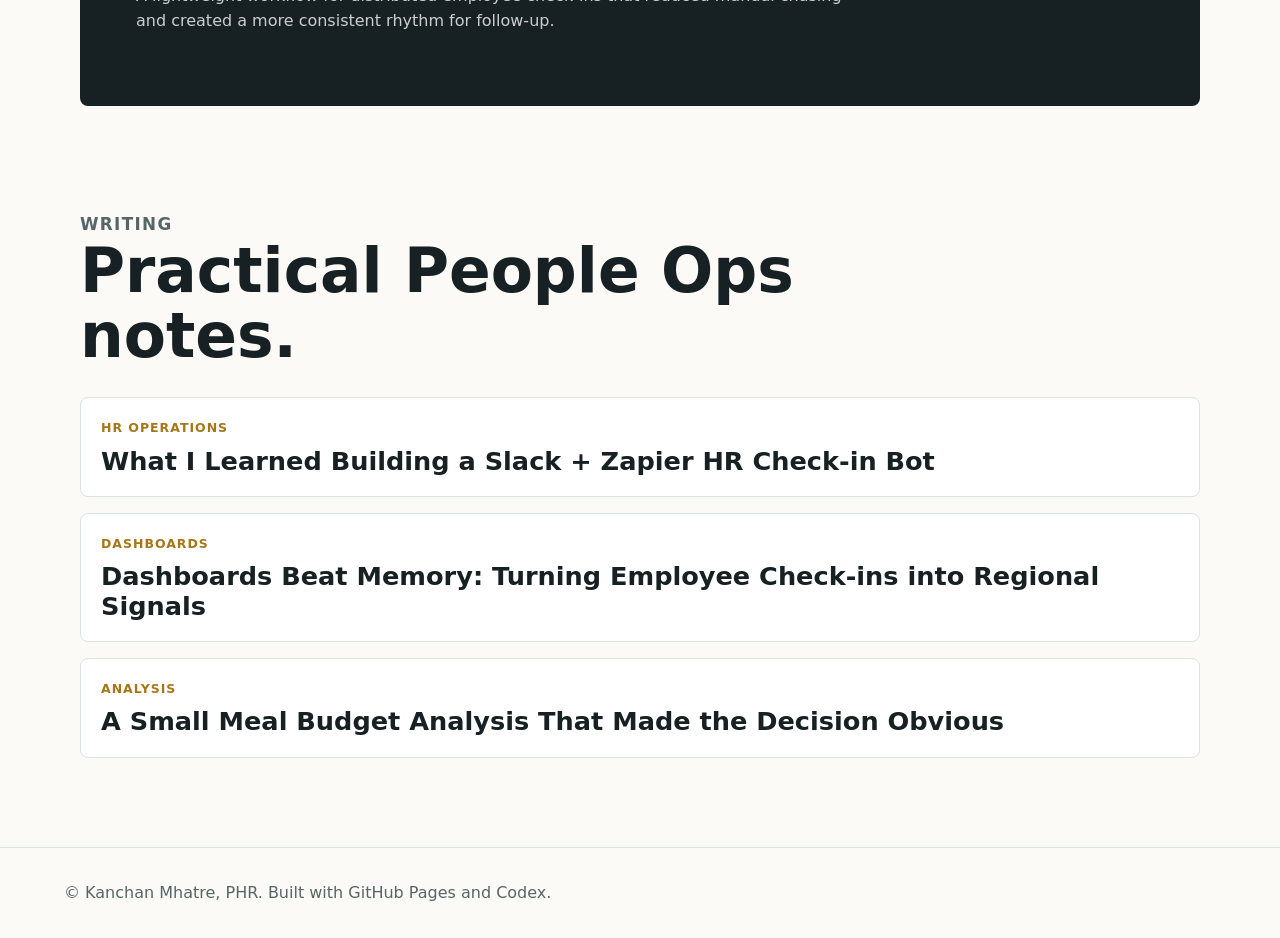
==== commit 8a3de80e: "Reposition site for People Ops systems work" ====
--- a/index.html
+++ b/index.html
@@ -3,8 +3,8 @@
   <head>
     <meta charset="utf-8">
     <meta name="viewport" content="width=device-width, initial-scale=1">
-    <meta name="description" content="Kanchan Mhatre, PHR: HRBP and People Operations professional focused on AI-enabled HR operations, workflow automation, documentation, and scalable people processes.">
-    <title>Kanchan Mhatre, PHR | AI-Enabled HR Operations</title>
+    <meta name="description" content="Kanchan Mhatre, PHR: People Operations, HR Operations, HR Systems, People Programs, HR automation, and AI-enabled HR workflow design.">
+    <title>Kanchan Mhatre, PHR | People Operations, Systems &amp; Programs</title>
     <link rel="preload" href="assets/hero-workspace.png" as="image">
     <link rel="stylesheet" href="styles.css">
   </head>
@@ -13,11 +13,9 @@
       <a class="brand" href="index.html" aria-label="Kanchan Mhatre home">KM</a>
       <nav aria-label="Primary navigation">
         <a aria-current="page" href="index.html">Home</a>
-        <a href="about.html">About</a>
+        <a href="case-studies.html">Work / Case Studies</a>
+        <a href="writing.html">Writing</a>
         <a href="experience.html">Experience</a>
-        <a href="case-studies.html">Case Studies</a>
-        <a href="writing.html">Writing</a>
-        <a href="toolkit.html">Toolkit</a>
         <a href="contact.html">Contact</a>
       </nav>
     </header>
@@ -26,113 +24,129 @@
       <section class="hero">
         <img src="assets/hero-workspace.png" alt="" class="hero-image">
         <div class="hero-content">
-          <p class="eyebrow">PHR | HRBP | AI-Enabled People Operations</p>
-          <h1>Kanchan Mhatre</h1>
+          <p class="eyebrow">Kanchan Mhatre, PHR</p>
+          <h1>People Operations, Systems &amp; Programs</h1>
           <p class="lede">
-            HR professional with 11+ years of experience elevating people operations,
-            employee lifecycle workflows, compliance processes, documentation, and HR
-            reporting through practical systems thinking and responsible automation.
+            I build practical HR workflows, dashboards, documentation, and lightweight
+            automation that make people operations easier to run across distributed teams.
+          </p>
+          <p class="hero-body">
+            My background spans HR operations, employee lifecycle, compliance, leave,
+            immigration, vendor workflows, reporting, onboarding, and regional people
+            operations across the US, LATAM, Europe, and India. I enjoy the systems
+            side of HR: taking repeated manual work, messy data, or unclear processes
+            and turning them into something structured, trackable, and easier to scale.
           </p>
           <div class="hero-actions">
-            <a class="button primary" href="case-studies.html">View Case Studies</a>
-            <a class="button secondary" href="contact.html">Contact Me</a>
+            <a class="button primary" href="case-studies.html">View Systems Work</a>
+            <a class="button secondary" href="writing.html">Read Practical HR Ops Notes</a>
           </div>
+        </div>
+      </section>
+
+      <section class="section split">
+        <div>
+          <p class="eyebrow">About</p>
+          <h2>Structure for recurring HR problems.</h2>
+        </div>
+        <div class="copy-stack">
+          <p>
+            I work at the intersection of HR operations, people programs, and systems
+            thinking. My experience includes supporting distributed teams, managing
+            employee lifecycle processes, coordinating vendors, improving HR
+            documentation, reconciling data, and building dashboards and workflows for
+            better visibility.
+          </p>
+          <p>
+            The work I enjoy most is creating structure around recurring HR problems:
+            a tracker, a dashboard, a workflow, a playbook, a cleaner process, or a
+            decision-ready analysis.
+          </p>
         </div>
       </section>
 
       <section class="section stats" aria-label="Career highlights">
         <div class="stat">
           <strong>11+</strong>
-          <span>years across HR, HRBP, people operations, and recruitment</span>
+          <span>years across HR operations, people programs, lifecycle processes, and recruitment</span>
         </div>
         <div class="stat">
-          <strong>3</strong>
-          <span>regions supported: NAM, LATAM, and Europe</span>
+          <strong>4</strong>
+          <span>regions supported across the US, LATAM, Europe, and India</span>
         </div>
         <div class="stat">
           <strong>30%</strong>
-          <span>reduction in manual HR processing through automated workflows</span>
+          <span>reduction in manual HR processing through structured workflows</span>
         </div>
         <div class="stat">
-          <strong>250+</strong>
-          <span>employee population supported in HRBP and HR manager capacity</span>
-        </div>
-      </section>
-
-      <section class="section split">
-        <div>
-          <p class="eyebrow">Positioning</p>
-          <h2>Human-centered HR, elevated by AI-aware process thinking.</h2>
-        </div>
-        <div class="copy-stack">
-          <p>
-            I work best where HR needs both care and structure: distributed teams,
-            lifecycle workflows, employee support, benefits and leave processes,
-            compliance documentation, and tools that help teams see what needs action.
-          </p>
-          <p>
-            My edge is practical: I notice repeated work, turn it into clearer
-            workflows, build documentation people can actually use, and apply modern
-            tools carefully so HR becomes more visible, responsive, and scalable.
-          </p>
+          <strong>82</strong>
+          <span>meal-order records analyzed for a decision-ready stipend recommendation</span>
         </div>
       </section>
 
       <section class="section">
         <div class="section-heading">
-          <p class="eyebrow">What I Bring</p>
-          <h2>HR strengths for companies that value modern people operations.</h2>
+          <p class="eyebrow">What I Build</p>
+          <h2>Small systems that make HR operations easier to run.</h2>
         </div>
-        <div class="card-grid">
+        <div class="card-grid five">
           <article class="card">
-            <span class="card-tag">AI Mindset</span>
-            <h3>Workflow improvement</h3>
-            <p>Using AI-assisted drafting, Zapier, Google Apps Script, and structured trackers to reduce manual follow-up.</p>
+            <span class="card-tag">Workflow</span>
+            <h3>HR Workflow Automation</h3>
+            <p>Slack, Zapier, trackers, reminders, and lightweight systems that reduce manual follow-up.</p>
           </article>
           <article class="card">
-            <span class="card-tag">People Ops</span>
-            <h3>Lifecycle support</h3>
-            <p>Onboarding, offboarding, documentation, HR inbox support, benefits, leave, COBRA coordination, and vendor follow-through.</p>
+            <span class="card-tag">Dashboards</span>
+            <h3>People Ops Dashboards</h3>
+            <p>Structured trackers and reporting views for employee check-ins, sentiment, action items, and regional visibility.</p>
           </article>
           <article class="card">
-            <span class="card-tag">Compliance</span>
-            <h3>Clear records</h3>
-            <p>Policy research, audit support, employment law monitoring, corrective action tracking, and risk-aware documentation.</p>
+            <span class="card-tag">Documentation</span>
+            <h3>HR Process Documentation</h3>
+            <p>SOPs, playbooks, and knowledge bases that reduce dependency on memory and repeated explanations.</p>
           </article>
           <article class="card">
-            <span class="card-tag">Systems</span>
-            <h3>Dashboards and SOPs</h3>
-            <p>Dashboards, workflow templates, SOPs, reporting views, and documentation that make HR work easier to repeat and hand off.</p>
+            <span class="card-tag">Operations</span>
+            <h3>Vendor &amp; Compliance Operations</h3>
+            <p>Practical workflows for benefits, leave, immigration, EOR vendors, HRIS updates, and audit readiness.</p>
+          </article>
+          <article class="card">
+            <span class="card-tag">Analysis</span>
+            <h3>Data-backed HR Decisions</h3>
+            <p>Small but useful analyses that convert complaints or assumptions into decision-ready recommendations.</p>
           </article>
         </div>
       </section>
 
       <section class="section feature-band">
         <div>
-          <p class="eyebrow">Featured Case Study</p>
-          <h2>Keeping HR present across distributed teams.</h2>
+          <p class="eyebrow">Featured Work</p>
+          <h2>Slack + Zapier HR Check-in Workflow</h2>
           <p>
-            I built a Slack and Zapier workflow to maintain lightweight employee
-            check-ins between scheduled calls, helping HR stay visible and approachable
-            across teams spread over three continents.
+            A lightweight workflow for distributed employee check-ins that reduced
+            manual chasing and created a more consistent rhythm for follow-up.
           </p>
         </div>
-        <a class="button primary" href="case-studies.html#slack-checkins">Read the Case</a>
+        <a class="button primary" href="case-studies.html#slack-zapier-workflow">View Systems Work</a>
       </section>
 
       <section class="section">
         <div class="section-heading">
           <p class="eyebrow">Writing</p>
-          <h2>Practical reflections from HR operations work.</h2>
+          <h2>Practical People Ops notes.</h2>
         </div>
         <div class="article-list">
-          <a class="article-link" href="writing.html#slack-zapier">
-            <span>June 18, 2026 | HR Operations</span>
-            <strong>How I used Slack and Zapier to stay connected with employees across three continents</strong>
+          <a class="article-link" href="writing.html#slack-zapier-bot">
+            <span>HR Operations</span>
+            <strong>What I Learned Building a Slack + Zapier HR Check-in Bot</strong>
           </a>
-          <a class="article-link" href="writing.html#ai-sops">
-            <span>April 9, 2026 | Documentation</span>
-            <strong>From scattered notes to SOPs: how AI helps me organize HR work</strong>
+          <a class="article-link" href="writing.html#regional-signals">
+            <span>Dashboards</span>
+            <strong>Dashboards Beat Memory: Turning Employee Check-ins into Regional Signals</strong>
+          </a>
+          <a class="article-link" href="writing.html#meal-budget-analysis">
+            <span>Analysis</span>
+            <strong>A Small Meal Budget Analysis That Made the Decision Obvious</strong>
           </a>
         </div>
       </section>
--- a/styles.css
+++ b/styles.css
@@ -277,7 +277,7 @@
 }
 
 .card-grid,
-.case-columns,
+.case-grid,
 .tool-grid {
   display: grid;
   gap: 1rem;
@@ -288,12 +288,20 @@
 }
 
 .card-grid.three,
-.case-columns,
 .tool-grid {
   grid-template-columns: repeat(3, minmax(0, 1fr));
 }
 
+.card-grid.five {
+  grid-template-columns: repeat(5, minmax(0, 1fr));
+}
+
+.case-grid {
+  grid-template-columns: repeat(2, minmax(0, 1fr));
+}
+
 .card,
+.case-grid article,
 .tool-group {
   min-height: 260px;
   padding: 1.35rem;
@@ -304,6 +312,7 @@
 }
 
 .card p,
+.case-grid p,
 .tool-group p {
   margin: 1rem 0 0;
   color: var(--muted);
@@ -408,26 +417,13 @@
   margin-top: 0.65rem;
 }
 
-.case-detail {
+.case-study {
   border-top: 1px solid var(--line);
 }
 
-.case-detail h2 {
+.case-study h2 {
   max-width: 920px;
   margin-bottom: 1.6rem;
-}
-
-.case-columns > div {
-  min-height: 230px;
-  padding: 1.25rem;
-  background: var(--panel);
-  border: 1px solid var(--line);
-  border-radius: 8px;
-}
-
-.case-columns p {
-  margin: 0.85rem 0 0;
-  color: var(--muted);
 }
 
 .blog-post {
@@ -464,6 +460,12 @@
   font-size: 1.08rem;
 }
 
+.blog-post .excerpt {
+  color: #314044;
+  font-size: 1.2rem;
+  font-weight: 650;
+}
+
 .pill-list {
   display: flex;
   flex-wrap: wrap;
@@ -512,7 +514,8 @@
   .stats,
   .card-grid,
   .card-grid.three,
-  .case-columns,
+  .card-grid.five,
+  .case-grid,
   .tool-grid {
     grid-template-columns: repeat(2, minmax(0, 1fr));
   }
@@ -546,7 +549,8 @@
   .stats,
   .card-grid,
   .card-grid.three,
-  .case-columns,
+  .card-grid.five,
+  .case-grid,
   .tool-grid {
     grid-template-columns: 1fr;
   }
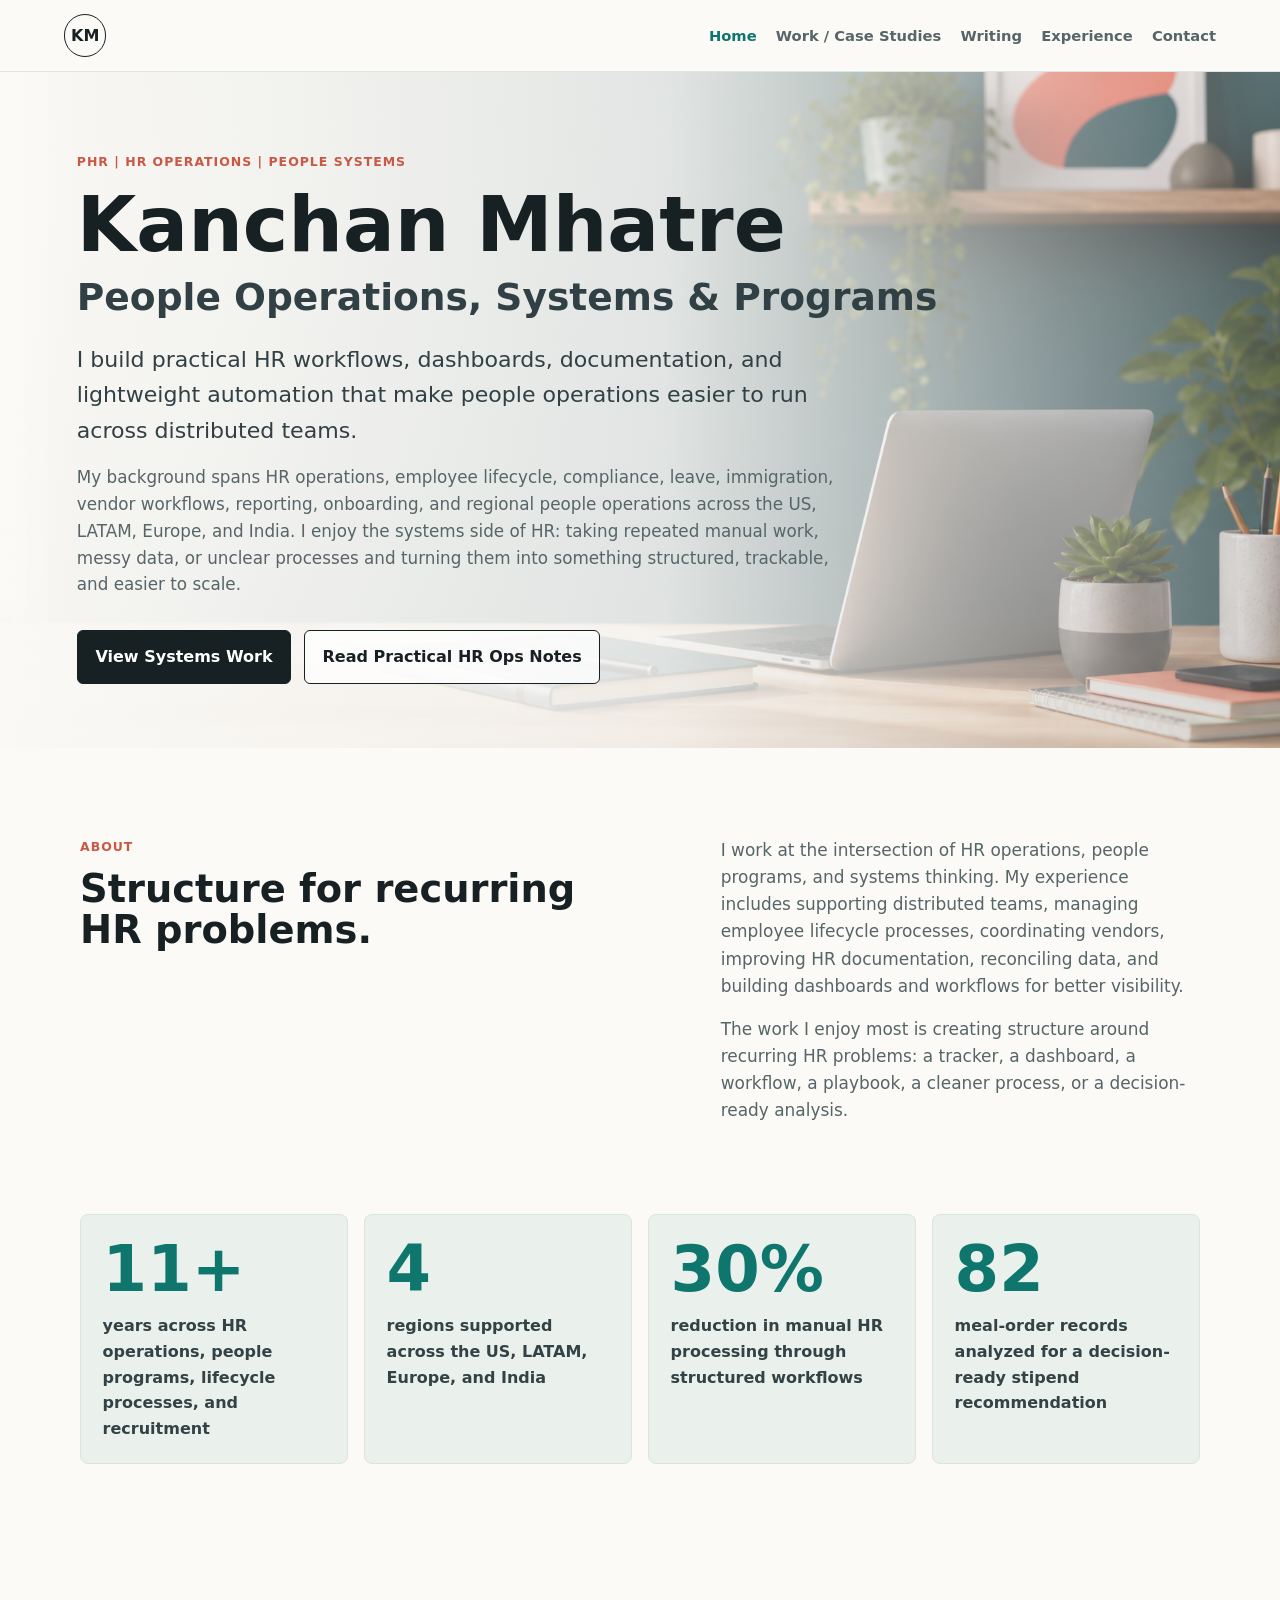
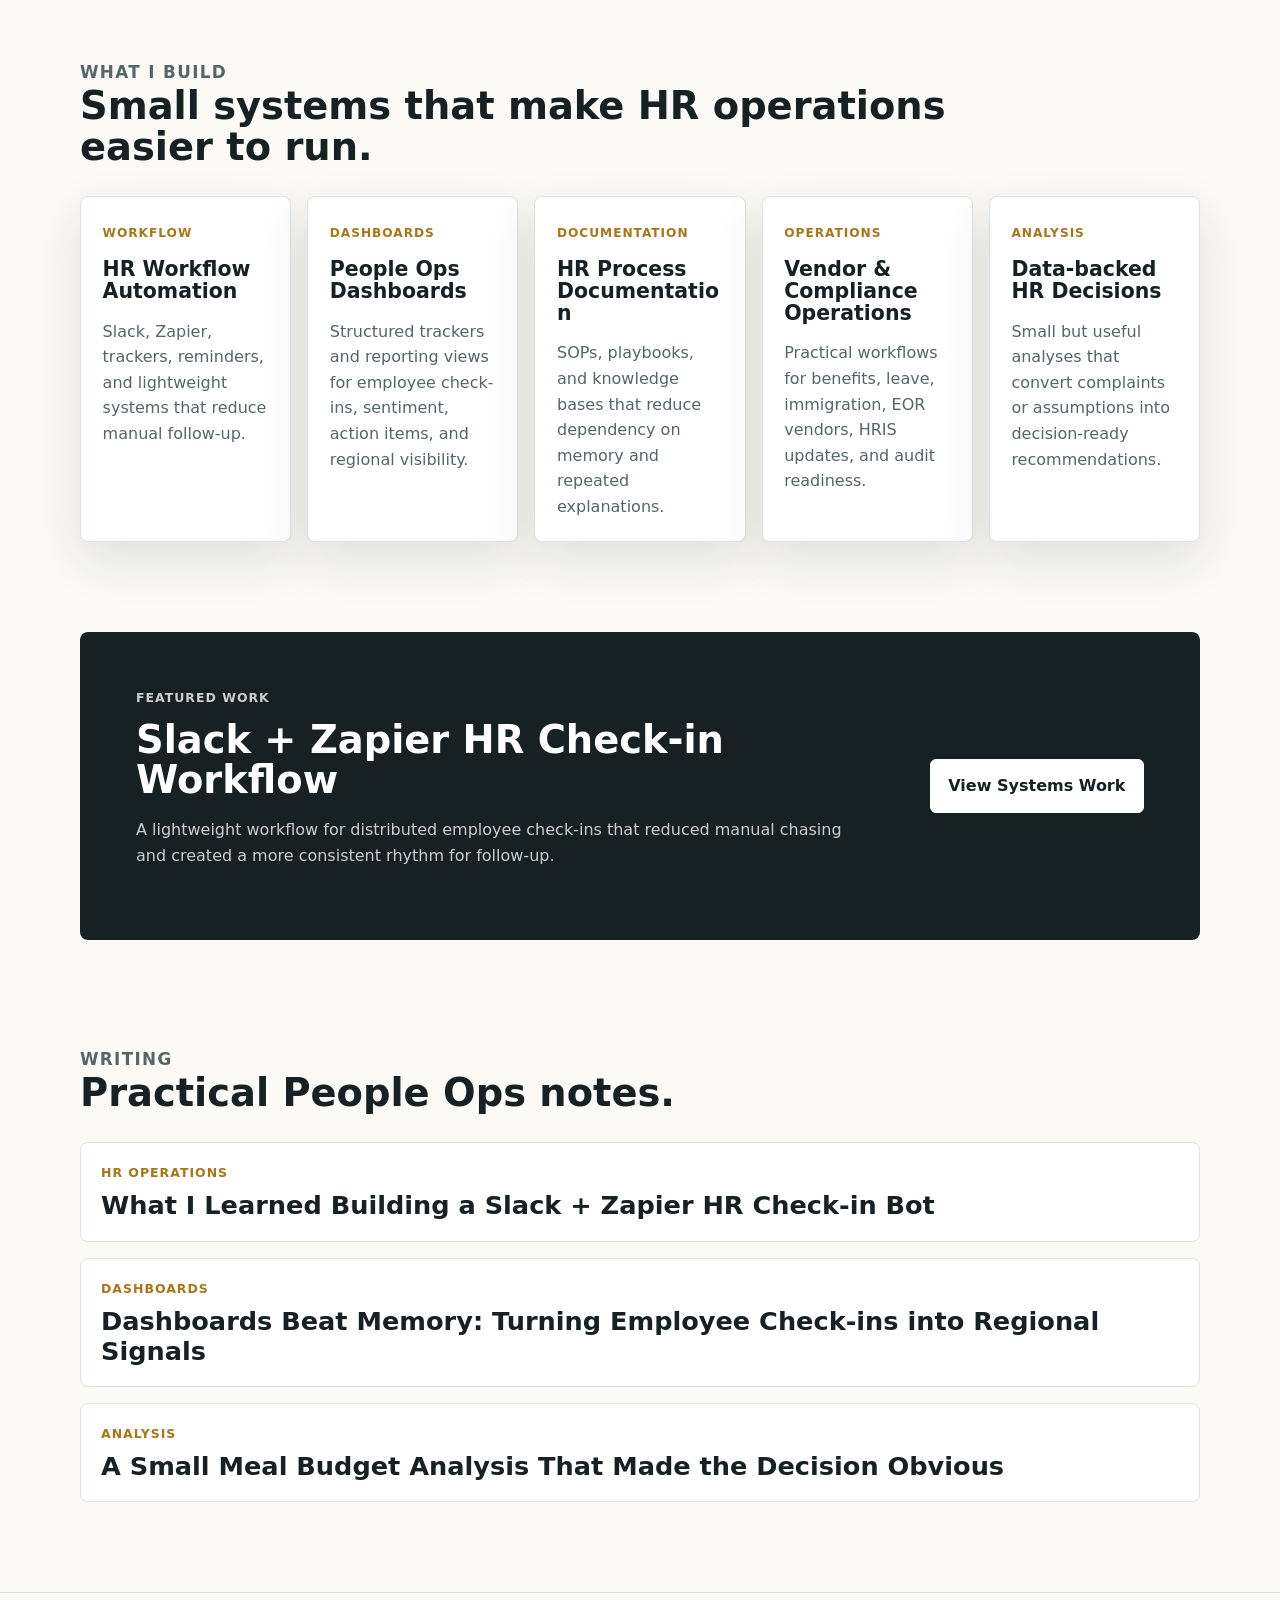
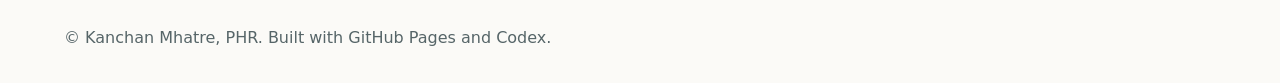
==== commit 9e2ff8ed: "Make homepage name the primary hero" ====
--- a/index.html
+++ b/index.html
@@ -24,8 +24,9 @@
       <section class="hero">
         <img src="assets/hero-workspace.png" alt="" class="hero-image">
         <div class="hero-content">
-          <p class="eyebrow">Kanchan Mhatre, PHR</p>
-          <h1>People Operations, Systems &amp; Programs</h1>
+          <p class="eyebrow">PHR | HR Operations | People Systems</p>
+          <h1>Kanchan Mhatre</h1>
+          <p class="hero-title">People Operations, Systems &amp; Programs</p>
           <p class="lede">
             I build practical HR workflows, dashboards, documentation, and lightweight
             automation that make people operations easier to run across distributed teams.
--- a/styles.css
+++ b/styles.css
@@ -83,10 +83,10 @@
 
 .hero {
   position: relative;
-  min-height: 88vh;
-  display: grid;
-  align-items: end;
-  padding: 7rem clamp(1rem, 6vw, 5rem) 5rem;
+  min-height: 72vh;
+  display: grid;
+  align-items: center;
+  padding: 5rem clamp(1rem, 6vw, 5rem) 4rem;
   overflow: hidden;
 }
 
@@ -110,7 +110,7 @@
 .hero-content {
   position: relative;
   z-index: 1;
-  max-width: 840px;
+  max-width: 880px;
 }
 
 .page {
@@ -156,17 +156,32 @@
 }
 
 h1 {
-  max-width: 10ch;
-  font-size: clamp(3.8rem, 11vw, 8.5rem);
+  max-width: 760px;
+  font-size: clamp(2.6rem, 5.4vw, 4.55rem);
+  letter-spacing: 0;
+}
+
+.hero h1 {
+  max-width: 920px;
+  font-size: clamp(3.2rem, 6vw, 5.1rem);
+}
+
+.hero-title {
+  max-width: 880px;
+  margin: 0.65rem 0 0;
+  color: #314044;
+  font-size: clamp(1.55rem, 3vw, 2.35rem);
+  font-weight: 850;
+  line-height: 1.12;
 }
 
 .page-hero h1 {
   max-width: 980px;
-  font-size: clamp(3rem, 7vw, 6.4rem);
+  font-size: clamp(2.25rem, 4.4vw, 3.75rem);
 }
 
 h2 {
-  font-size: clamp(2rem, 4.8vw, 4rem);
+  font-size: clamp(1.65rem, 3vw, 2.65rem);
 }
 
 h3 {
@@ -182,6 +197,13 @@
 
 .lede {
   margin: 1.5rem 0 0;
+}
+
+.hero-body {
+  max-width: 760px;
+  margin: 1rem 0 0;
+  color: var(--muted);
+  font-size: 1.05rem;
 }
 
 .page-hero p {
@@ -450,7 +472,7 @@
 
 .blog-post h2 {
   max-width: 820px;
-  font-size: clamp(2rem, 5vw, 4rem);
+  font-size: clamp(1.9rem, 4vw, 3.2rem);
 }
 
 .blog-post p {
@@ -527,8 +549,8 @@
 
 @media (max-width: 760px) {
   .hero {
-    min-height: 82vh;
-    padding-top: 4rem;
+    min-height: auto;
+    padding-top: 4.5rem;
   }
 
   .hero::after {
@@ -573,6 +595,14 @@
   }
 
   h1 {
-    font-size: clamp(3.25rem, 17vw, 5.2rem);
-  }
-}
+    font-size: clamp(2.3rem, 11vw, 3.45rem);
+  }
+
+  .hero h1 {
+    font-size: clamp(3rem, 13vw, 4.2rem);
+  }
+
+  .hero-title {
+    font-size: clamp(1.35rem, 7vw, 2rem);
+  }
+}
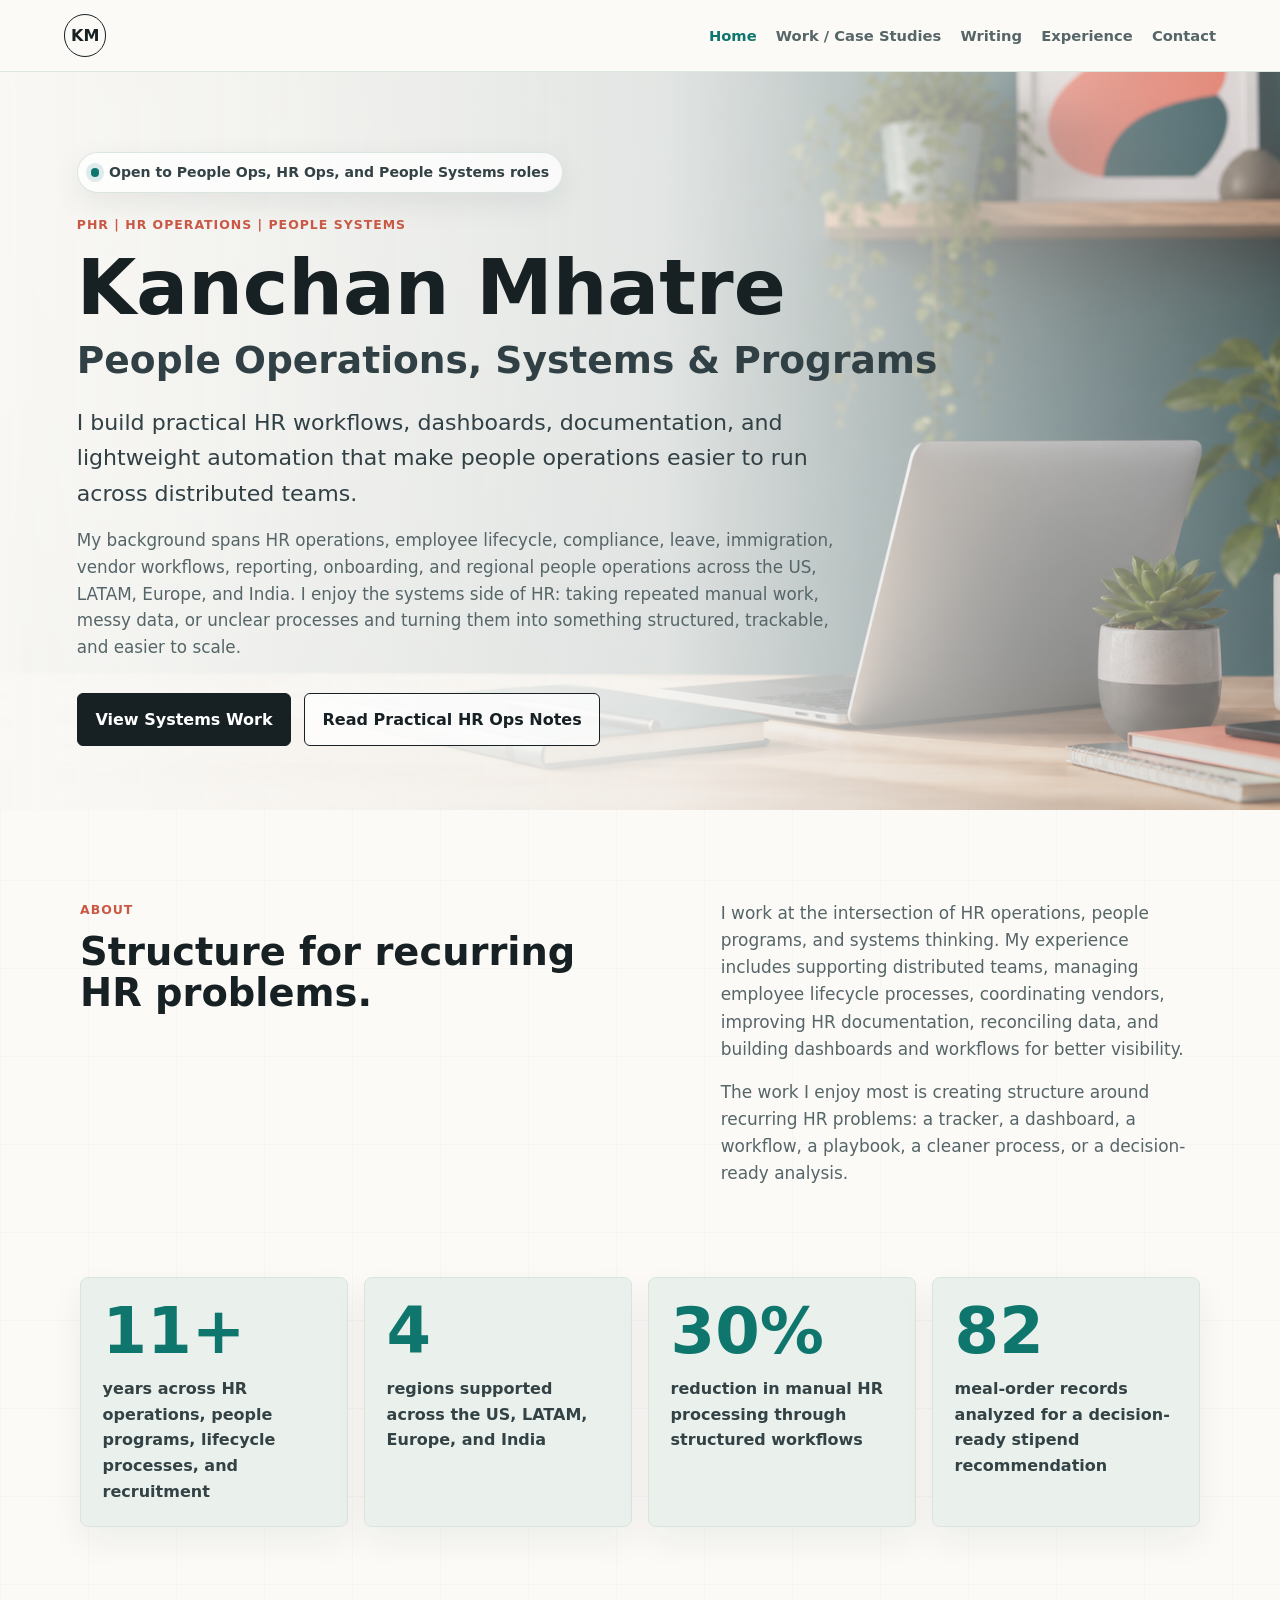
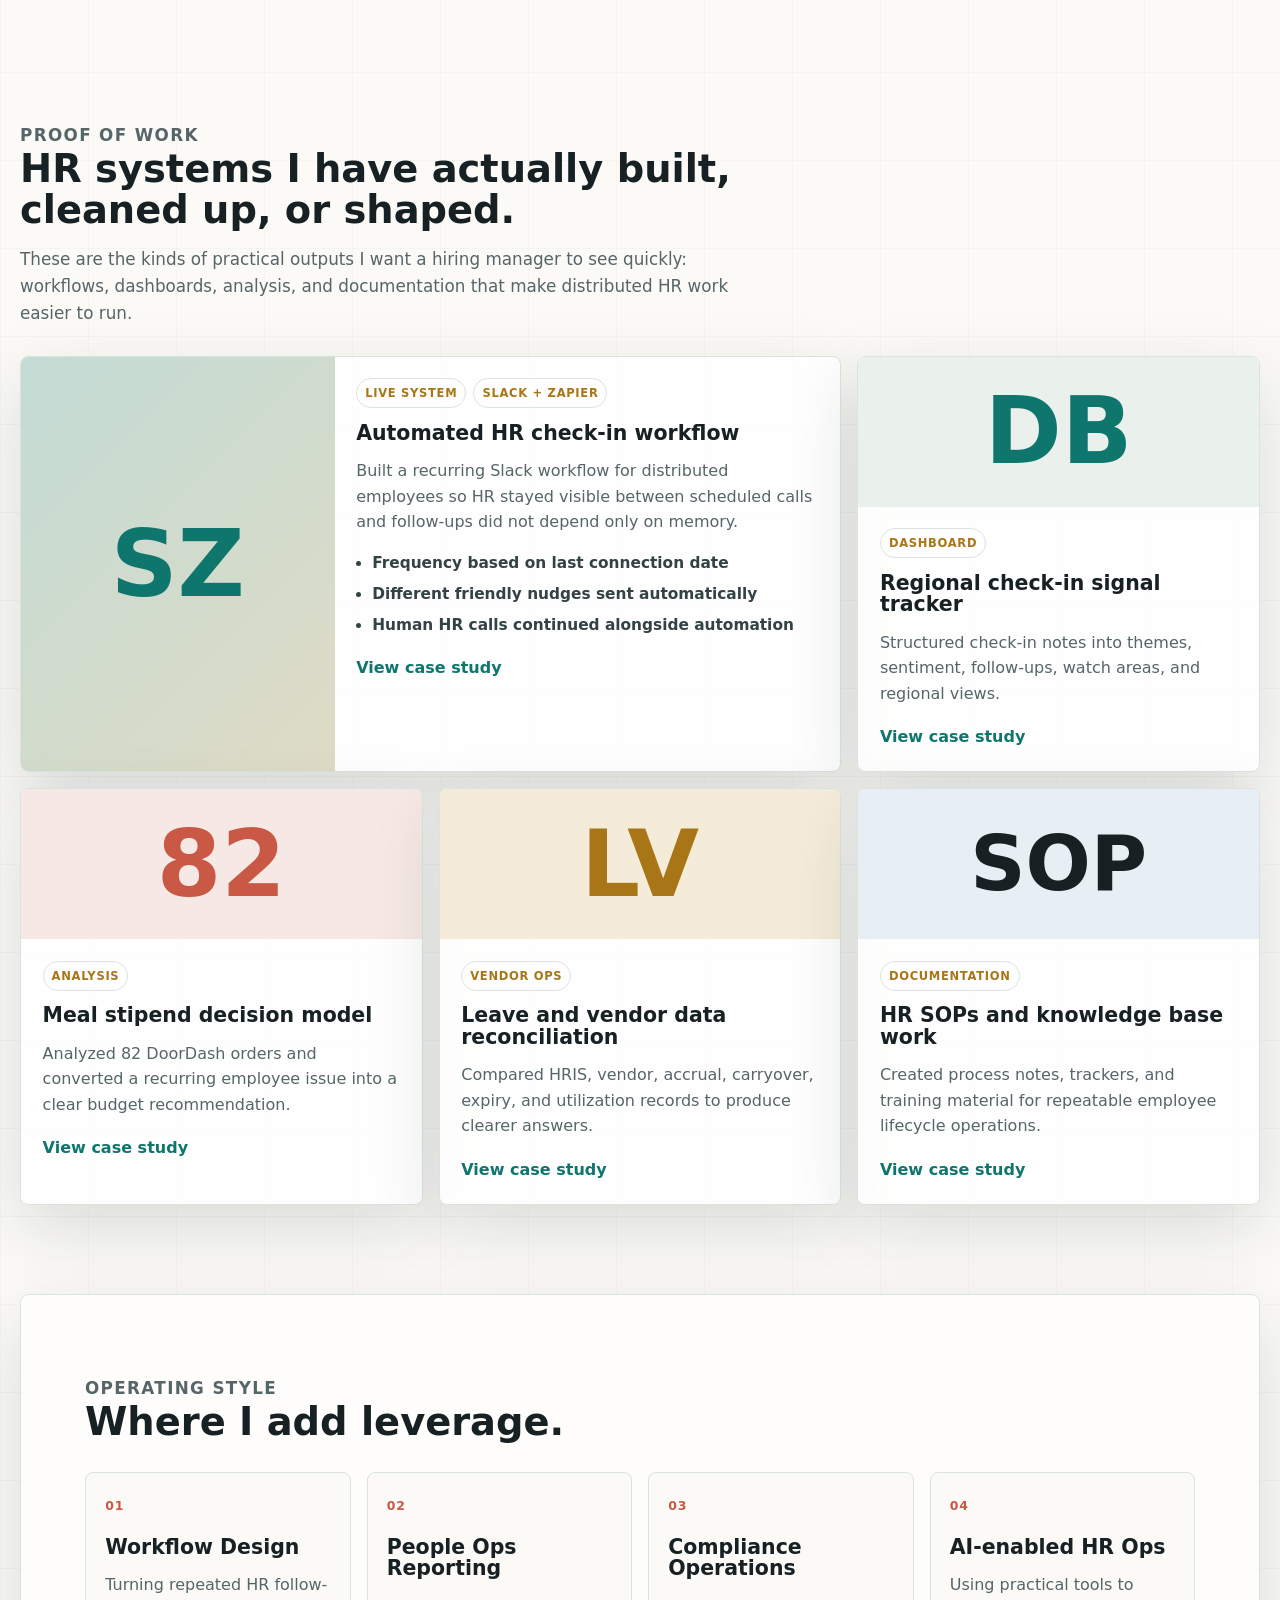
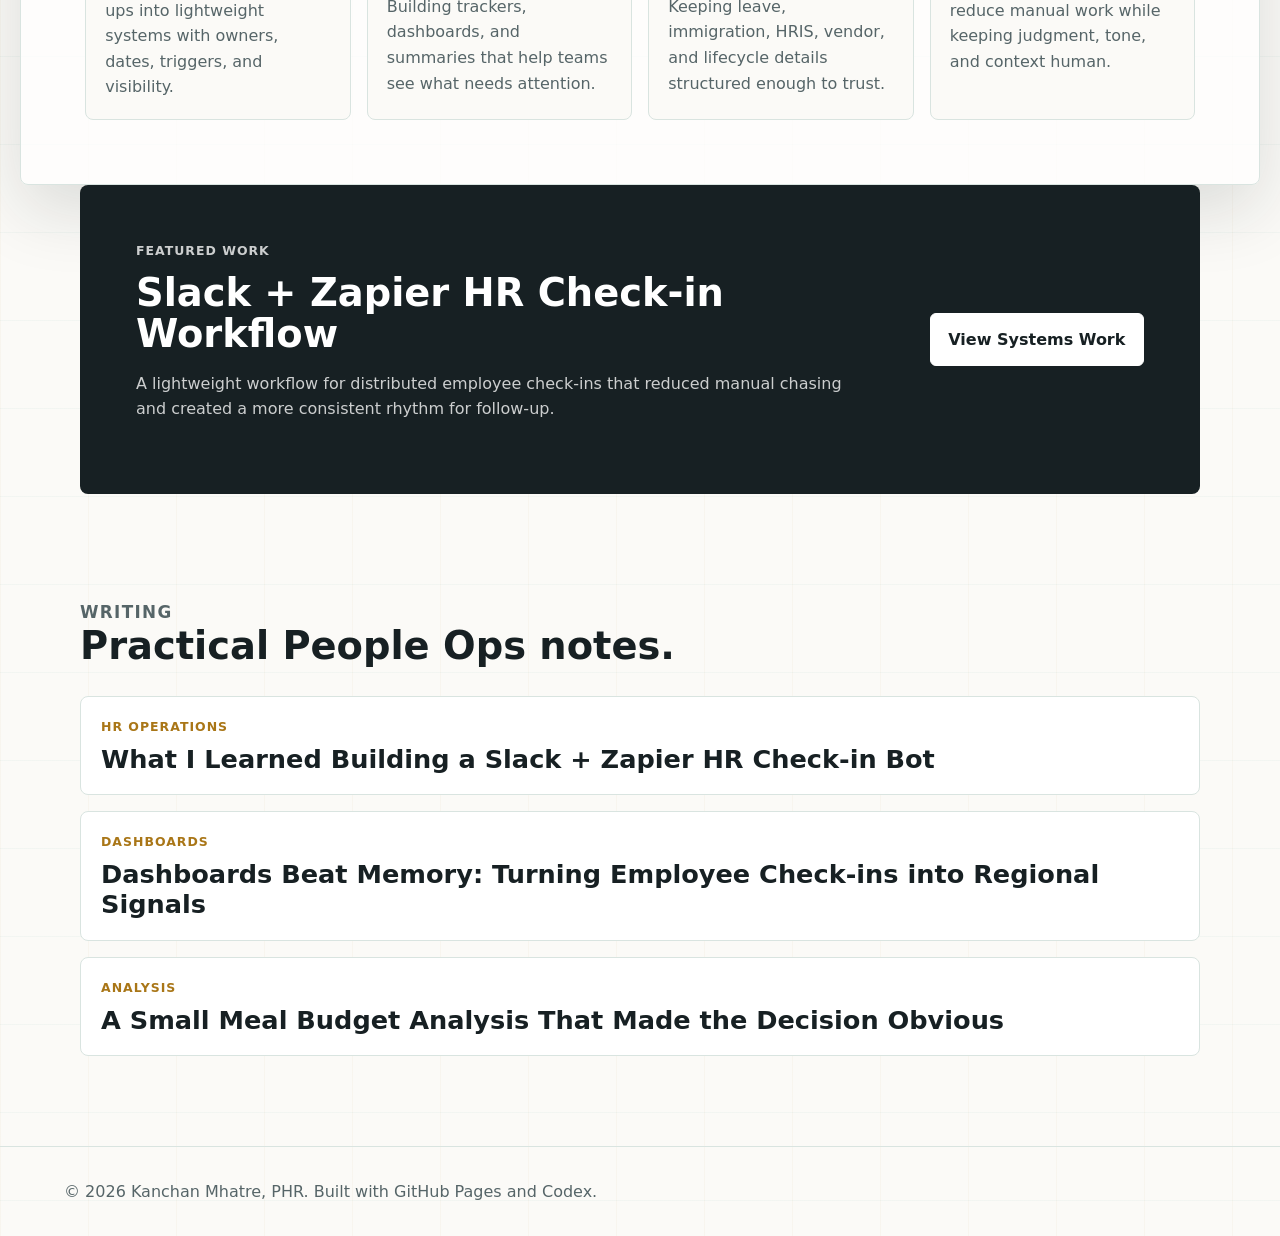
==== commit 3075618c: "Add proof-focused homepage polish" ====
--- a/index.html
+++ b/index.html
@@ -6,9 +6,10 @@
     <meta name="description" content="Kanchan Mhatre, PHR: People Operations, HR Operations, HR Systems, People Programs, HR automation, and AI-enabled HR workflow design.">
     <title>Kanchan Mhatre, PHR | People Operations, Systems &amp; Programs</title>
     <link rel="preload" href="assets/hero-workspace.png" as="image">
-    <link rel="stylesheet" href="styles.css">
+    <link rel="stylesheet" href="styles.css?v=20260704-proof">
   </head>
   <body>
+    <div class="progress-bar" aria-hidden="true"></div>
     <header class="site-header">
       <a class="brand" href="index.html" aria-label="Kanchan Mhatre home">KM</a>
       <nav aria-label="Primary navigation">
@@ -24,6 +25,7 @@
       <section class="hero">
         <img src="assets/hero-workspace.png" alt="" class="hero-image">
         <div class="hero-content">
+          <div class="availability"><span></span>Open to People Ops, HR Ops, and People Systems roles</div>
           <p class="eyebrow">PHR | HR Operations | People Systems</p>
           <h1>Kanchan Mhatre</h1>
           <p class="hero-title">People Operations, Systems &amp; Programs</p>
@@ -45,7 +47,7 @@
         </div>
       </section>
 
-      <section class="section split">
+      <section class="section split reveal">
         <div>
           <p class="eyebrow">About</p>
           <h2>Structure for recurring HR problems.</h2>
@@ -66,60 +68,115 @@
         </div>
       </section>
 
-      <section class="section stats" aria-label="Career highlights">
-        <div class="stat">
+      <section class="section stats reveal-group" aria-label="Career highlights">
+        <div class="stat reveal">
           <strong>11+</strong>
           <span>years across HR operations, people programs, lifecycle processes, and recruitment</span>
         </div>
-        <div class="stat">
+        <div class="stat reveal">
           <strong>4</strong>
           <span>regions supported across the US, LATAM, Europe, and India</span>
         </div>
-        <div class="stat">
+        <div class="stat reveal">
           <strong>30%</strong>
           <span>reduction in manual HR processing through structured workflows</span>
         </div>
-        <div class="stat">
+        <div class="stat reveal">
           <strong>82</strong>
           <span>meal-order records analyzed for a decision-ready stipend recommendation</span>
         </div>
       </section>
 
-      <section class="section">
+      <section class="section proof-section reveal">
         <div class="section-heading">
-          <p class="eyebrow">What I Build</p>
-          <h2>Small systems that make HR operations easier to run.</h2>
-        </div>
-        <div class="card-grid five">
-          <article class="card">
-            <span class="card-tag">Workflow</span>
-            <h3>HR Workflow Automation</h3>
-            <p>Slack, Zapier, trackers, reminders, and lightweight systems that reduce manual follow-up.</p>
-          </article>
-          <article class="card">
-            <span class="card-tag">Dashboards</span>
-            <h3>People Ops Dashboards</h3>
-            <p>Structured trackers and reporting views for employee check-ins, sentiment, action items, and regional visibility.</p>
-          </article>
-          <article class="card">
-            <span class="card-tag">Documentation</span>
-            <h3>HR Process Documentation</h3>
-            <p>SOPs, playbooks, and knowledge bases that reduce dependency on memory and repeated explanations.</p>
-          </article>
-          <article class="card">
-            <span class="card-tag">Operations</span>
-            <h3>Vendor &amp; Compliance Operations</h3>
-            <p>Practical workflows for benefits, leave, immigration, EOR vendors, HRIS updates, and audit readiness.</p>
-          </article>
-          <article class="card">
-            <span class="card-tag">Analysis</span>
-            <h3>Data-backed HR Decisions</h3>
-            <p>Small but useful analyses that convert complaints or assumptions into decision-ready recommendations.</p>
-          </article>
-        </div>
-      </section>
-
-      <section class="section feature-band">
+          <p class="eyebrow">Proof of Work</p>
+          <h2>HR systems I have actually built, cleaned up, or shaped.</h2>
+          <p>These are the kinds of practical outputs I want a hiring manager to see quickly: workflows, dashboards, analysis, and documentation that make distributed HR work easier to run.</p>
+        </div>
+        <div class="proof-grid reveal-group">
+          <article class="proof-card featured reveal">
+            <div class="proof-visual">SZ</div>
+            <div class="proof-body">
+              <div class="proof-meta"><span>Live system</span><span>Slack + Zapier</span></div>
+              <h3>Automated HR check-in workflow</h3>
+              <p>Built a recurring Slack workflow for distributed employees so HR stayed visible between scheduled calls and follow-ups did not depend only on memory.</p>
+              <ul class="proof-list">
+                <li>Frequency based on last connection date</li>
+                <li>Different friendly nudges sent automatically</li>
+                <li>Human HR calls continued alongside automation</li>
+              </ul>
+              <a href="case-studies.html#slack-zapier-workflow">View case study</a>
+            </div>
+          </article>
+          <article class="proof-card reveal">
+            <div class="proof-visual teal">DB</div>
+            <div class="proof-body">
+              <div class="proof-meta"><span>Dashboard</span></div>
+              <h3>Regional check-in signal tracker</h3>
+              <p>Structured check-in notes into themes, sentiment, follow-ups, watch areas, and regional views.</p>
+              <a href="case-studies.html#regional-checkin-dashboard">View case study</a>
+            </div>
+          </article>
+          <article class="proof-card reveal">
+            <div class="proof-visual coral">82</div>
+            <div class="proof-body">
+              <div class="proof-meta"><span>Analysis</span></div>
+              <h3>Meal stipend decision model</h3>
+              <p>Analyzed 82 DoorDash orders and converted a recurring employee issue into a clear budget recommendation.</p>
+              <a href="case-studies.html#meal-stipend-analysis">View case study</a>
+            </div>
+          </article>
+          <article class="proof-card reveal">
+            <div class="proof-visual gold">LV</div>
+            <div class="proof-body">
+              <div class="proof-meta"><span>Vendor Ops</span></div>
+              <h3>Leave and vendor data reconciliation</h3>
+              <p>Compared HRIS, vendor, accrual, carryover, expiry, and utilization records to produce clearer answers.</p>
+              <a href="case-studies.html#leave-vendor-reconciliation">View case study</a>
+            </div>
+          </article>
+          <article class="proof-card reveal">
+            <div class="proof-visual ink">SOP</div>
+            <div class="proof-body">
+              <div class="proof-meta"><span>Documentation</span></div>
+              <h3>HR SOPs and knowledge base work</h3>
+              <p>Created process notes, trackers, and training material for repeatable employee lifecycle operations.</p>
+              <a href="case-studies.html#sops-knowledge-base">View case study</a>
+            </div>
+          </article>
+        </div>
+      </section>
+
+      <section class="section capability-band reveal">
+        <div class="section-heading">
+          <p class="eyebrow">Operating Style</p>
+          <h2>Where I add leverage.</h2>
+        </div>
+        <div class="capability-grid">
+          <article>
+            <span>01</span>
+            <h3>Workflow Design</h3>
+            <p>Turning repeated HR follow-ups into lightweight systems with owners, dates, triggers, and visibility.</p>
+          </article>
+          <article>
+            <span>02</span>
+            <h3>People Ops Reporting</h3>
+            <p>Building trackers, dashboards, and summaries that help teams see what needs attention.</p>
+          </article>
+          <article>
+            <span>03</span>
+            <h3>Compliance Operations</h3>
+            <p>Keeping leave, immigration, HRIS, vendor, and lifecycle details structured enough to trust.</p>
+          </article>
+          <article>
+            <span>04</span>
+            <h3>AI-enabled HR Ops</h3>
+            <p>Using practical tools to reduce manual work while keeping judgment, tone, and context human.</p>
+          </article>
+        </div>
+      </section>
+
+      <section class="section feature-band reveal">
         <div>
           <p class="eyebrow">Featured Work</p>
           <h2>Slack + Zapier HR Check-in Workflow</h2>
@@ -131,7 +188,7 @@
         <a class="button primary" href="case-studies.html#slack-zapier-workflow">View Systems Work</a>
       </section>
 
-      <section class="section">
+      <section class="section reveal">
         <div class="section-heading">
           <p class="eyebrow">Writing</p>
           <h2>Practical People Ops notes.</h2>
--- a/styles.css
+++ b/styles.css
@@ -9,7 +9,10 @@
   --coral: #c95845;
   --gold: #a97617;
   --sage: #eaf1ec;
+  --rose-soft: #f6e9e5;
+  --blue-soft: #e7eef4;
   --shadow: 0 18px 48px rgba(22, 32, 35, 0.12);
+  --sharp-shadow: 0 24px 70px rgba(23, 32, 35, 0.14);
 }
 
 * {
@@ -22,7 +25,11 @@
 
 body {
   margin: 0;
-  background: var(--paper);
+  background:
+    linear-gradient(rgba(15, 118, 110, 0.035) 1px, transparent 1px),
+    linear-gradient(90deg, rgba(169, 118, 23, 0.035) 1px, transparent 1px),
+    var(--paper);
+  background-size: 88px 88px;
   color: var(--ink);
   font-family: Inter, ui-sans-serif, system-ui, -apple-system, BlinkMacSystemFont, "Segoe UI", sans-serif;
   line-height: 1.6;
@@ -30,6 +37,16 @@
 
 a {
   color: inherit;
+}
+
+.progress-bar {
+  position: fixed;
+  z-index: 30;
+  top: 0;
+  left: 0;
+  width: 0%;
+  height: 3px;
+  background: linear-gradient(90deg, var(--teal), var(--gold), var(--coral));
 }
 
 .site-header {
@@ -113,6 +130,29 @@
   max-width: 880px;
 }
 
+.availability {
+  display: inline-flex;
+  align-items: center;
+  gap: 0.6rem;
+  margin-bottom: 1.4rem;
+  padding: 0.5rem 0.8rem;
+  background: rgba(255, 255, 255, 0.74);
+  border: 1px solid rgba(217, 228, 224, 0.96);
+  border-radius: 999px;
+  color: #334245;
+  font-size: 0.88rem;
+  font-weight: 800;
+  box-shadow: 0 10px 30px rgba(23, 32, 35, 0.08);
+}
+
+.availability span {
+  width: 0.55rem;
+  height: 0.55rem;
+  border-radius: 999px;
+  background: var(--teal);
+  box-shadow: 0 0 0 5px rgba(15, 118, 110, 0.13);
+}
+
 .page {
   padding-top: clamp(2.5rem, 5vw, 4rem);
 }
@@ -129,6 +169,33 @@
 
 .section {
   padding: clamp(3.5rem, 7vw, 6.5rem) 0;
+}
+
+.reveal {
+  opacity: 0;
+  transform: translateY(20px);
+  transition: opacity 0.7s ease, transform 0.7s ease;
+}
+
+.reveal.on {
+  opacity: 1;
+  transform: translateY(0);
+}
+
+.reveal-group .reveal:nth-child(2) {
+  transition-delay: 0.06s;
+}
+
+.reveal-group .reveal:nth-child(3) {
+  transition-delay: 0.12s;
+}
+
+.reveal-group .reveal:nth-child(4) {
+  transition-delay: 0.18s;
+}
+
+.reveal-group .reveal:nth-child(5) {
+  transition-delay: 0.24s;
 }
 
 .eyebrow {
@@ -270,6 +337,7 @@
   background: var(--sage);
   border: 1px solid var(--line);
   border-radius: 8px;
+  box-shadow: 0 14px 34px rgba(23, 32, 35, 0.06);
 }
 
 .stat strong {
@@ -298,6 +366,10 @@
   font-size: 1.05rem;
 }
 
+.proof-section {
+  width: min(1240px, calc(100% - 2rem));
+}
+
 .card-grid,
 .case-grid,
 .tool-grid {
@@ -320,6 +392,112 @@
 
 .case-grid {
   grid-template-columns: repeat(2, minmax(0, 1fr));
+}
+
+.proof-grid {
+  display: grid;
+  grid-template-columns: repeat(3, minmax(0, 1fr));
+  gap: 1rem;
+}
+
+.proof-card {
+  min-height: 360px;
+  background: rgba(255, 255, 255, 0.86);
+  border: 1px solid var(--line);
+  border-radius: 8px;
+  box-shadow: var(--sharp-shadow);
+  overflow: hidden;
+}
+
+.proof-card.featured {
+  grid-column: span 2;
+  display: grid;
+  grid-template-columns: minmax(220px, 0.62fr) minmax(0, 1fr);
+}
+
+.proof-visual {
+  min-height: 150px;
+  display: grid;
+  place-items: center;
+  background:
+    linear-gradient(135deg, rgba(15, 118, 110, 0.18), rgba(169, 118, 23, 0.18)),
+    var(--sage);
+  color: var(--teal);
+  font-size: clamp(3.2rem, 8vw, 5.8rem);
+  font-weight: 900;
+  letter-spacing: 0;
+}
+
+.proof-visual.teal {
+  background: var(--sage);
+  color: var(--teal);
+}
+
+.proof-visual.coral {
+  background: var(--rose-soft);
+  color: var(--coral);
+}
+
+.proof-visual.gold {
+  background: #f4ecd8;
+  color: var(--gold);
+}
+
+.proof-visual.ink {
+  background: var(--blue-soft);
+  color: var(--ink);
+  font-size: clamp(2.7rem, 6vw, 4.8rem);
+}
+
+.proof-body {
+  padding: 1.35rem;
+}
+
+.proof-meta {
+  display: flex;
+  flex-wrap: wrap;
+  gap: 0.45rem;
+  margin-bottom: 0.9rem;
+}
+
+.proof-meta span {
+  padding: 0.3rem 0.5rem;
+  border: 1px solid var(--line);
+  border-radius: 999px;
+  color: var(--gold);
+  font-size: 0.72rem;
+  font-weight: 850;
+  letter-spacing: 0.06em;
+  text-transform: uppercase;
+}
+
+.proof-body p {
+  margin: 0.85rem 0 0;
+  color: var(--muted);
+}
+
+.proof-list {
+  margin: 1rem 0 0;
+  padding-left: 1rem;
+  color: #334245;
+  font-size: 0.96rem;
+  font-weight: 650;
+}
+
+.proof-list li + li {
+  margin-top: 0.4rem;
+}
+
+.proof-body a {
+  display: inline-flex;
+  margin-top: 1.1rem;
+  color: var(--teal);
+  font-weight: 850;
+  text-decoration: none;
+}
+
+.proof-body a:hover {
+  color: var(--coral);
 }
 
 .card,
@@ -373,6 +551,45 @@
   color: var(--ink);
 }
 
+.capability-band {
+  width: min(1240px, calc(100% - 2rem));
+  padding: clamp(2.4rem, 5vw, 4rem);
+  background: rgba(255, 255, 255, 0.7);
+  border: 1px solid var(--line);
+  border-radius: 8px;
+  box-shadow: var(--sharp-shadow);
+}
+
+.capability-grid {
+  display: grid;
+  grid-template-columns: repeat(4, minmax(0, 1fr));
+  gap: 1rem;
+}
+
+.capability-grid article {
+  min-height: 230px;
+  padding: 1.2rem;
+  background: var(--paper);
+  border: 1px solid var(--line);
+  border-radius: 8px;
+}
+
+.capability-grid span {
+  color: var(--coral);
+  font-size: 0.78rem;
+  font-weight: 900;
+  letter-spacing: 0.08em;
+}
+
+.capability-grid h3 {
+  margin-top: 1.2rem;
+}
+
+.capability-grid p {
+  margin: 0.85rem 0 0;
+  color: var(--muted);
+}
+
 .article-list {
   display: grid;
   gap: 1rem;
@@ -538,8 +755,15 @@
   .card-grid.three,
   .card-grid.five,
   .case-grid,
-  .tool-grid {
+  .tool-grid,
+  .proof-grid,
+  .capability-grid {
     grid-template-columns: repeat(2, minmax(0, 1fr));
+  }
+
+  .proof-card.featured {
+    grid-column: span 2;
+    grid-template-columns: 1fr;
   }
 
   nav {
@@ -573,8 +797,14 @@
   .card-grid.three,
   .card-grid.five,
   .case-grid,
-  .tool-grid {
+  .tool-grid,
+  .proof-grid,
+  .capability-grid {
     grid-template-columns: 1fr;
+  }
+
+  .proof-card.featured {
+    grid-column: span 1;
   }
 
   .feature-band {
@@ -605,4 +835,9 @@
   .hero-title {
     font-size: clamp(1.35rem, 7vw, 2rem);
   }
-}
+
+  .availability {
+    align-items: flex-start;
+    border-radius: 8px;
+  }
+}
